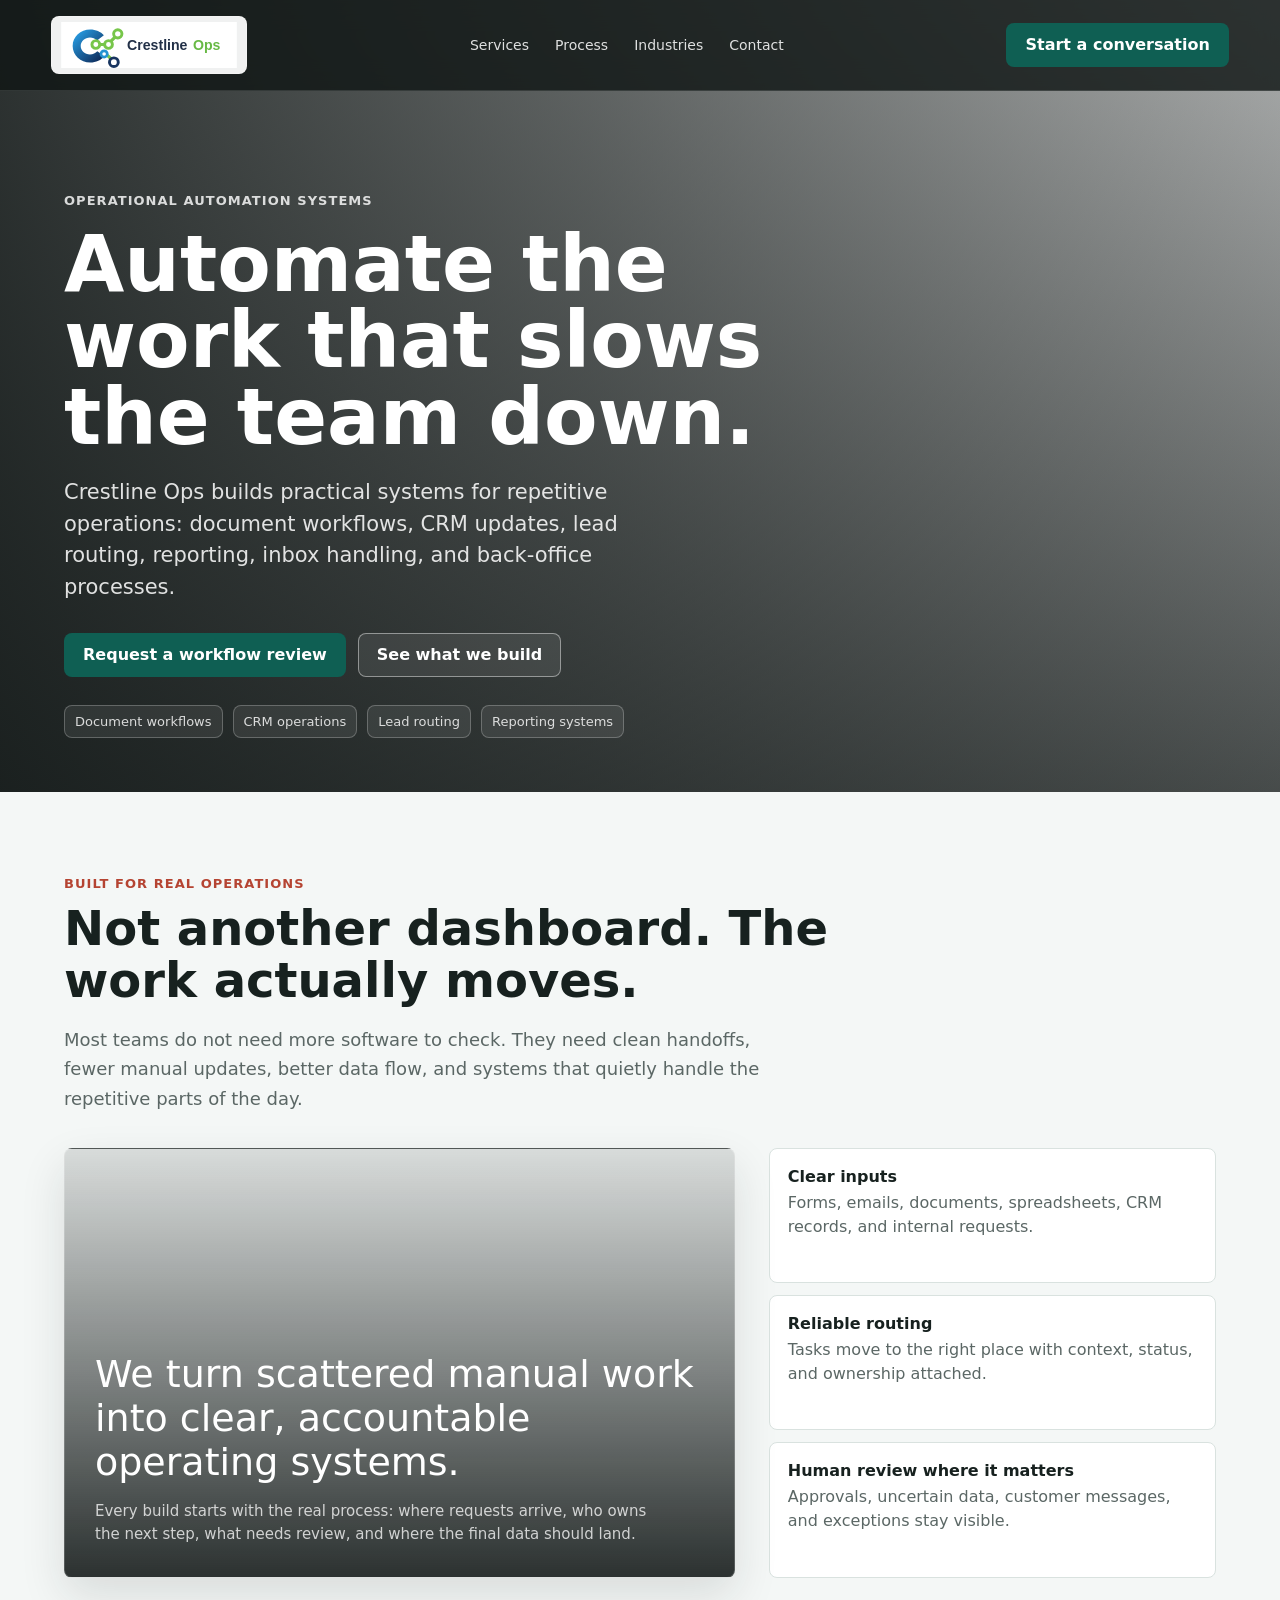
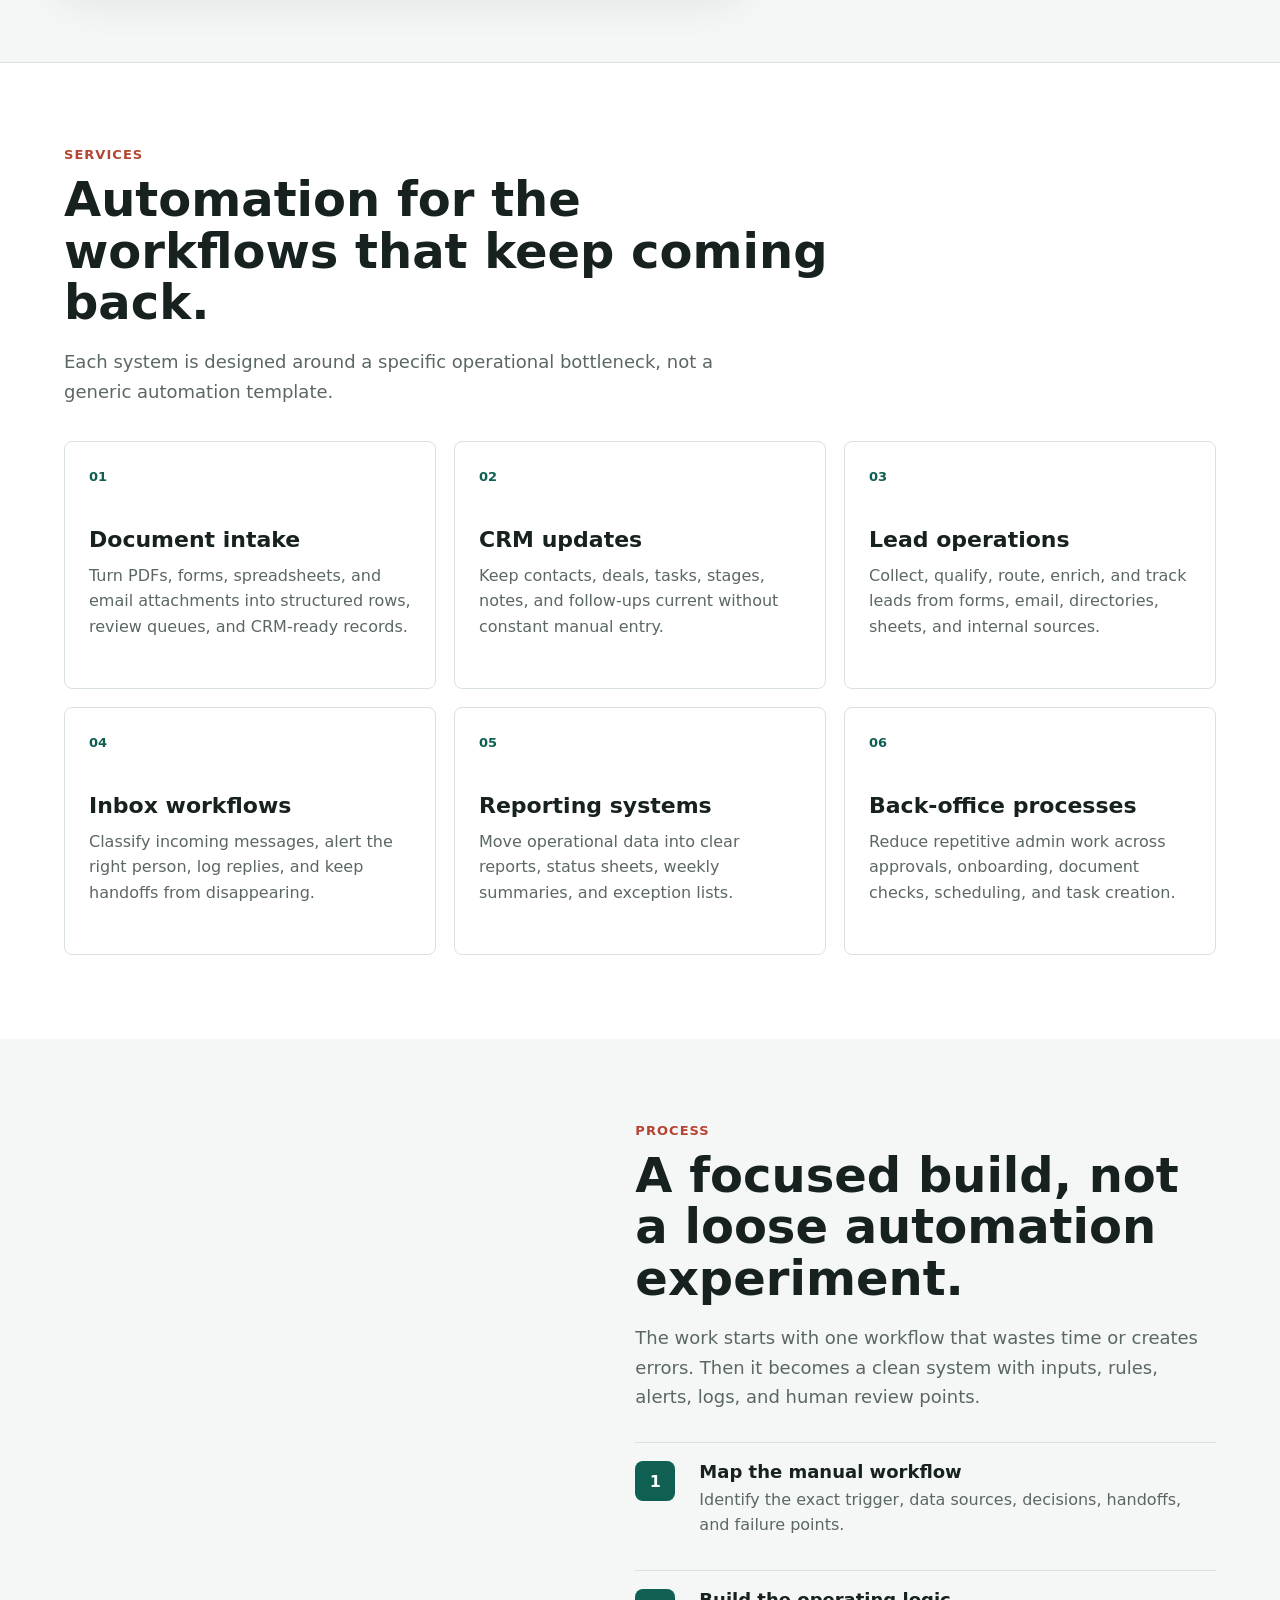
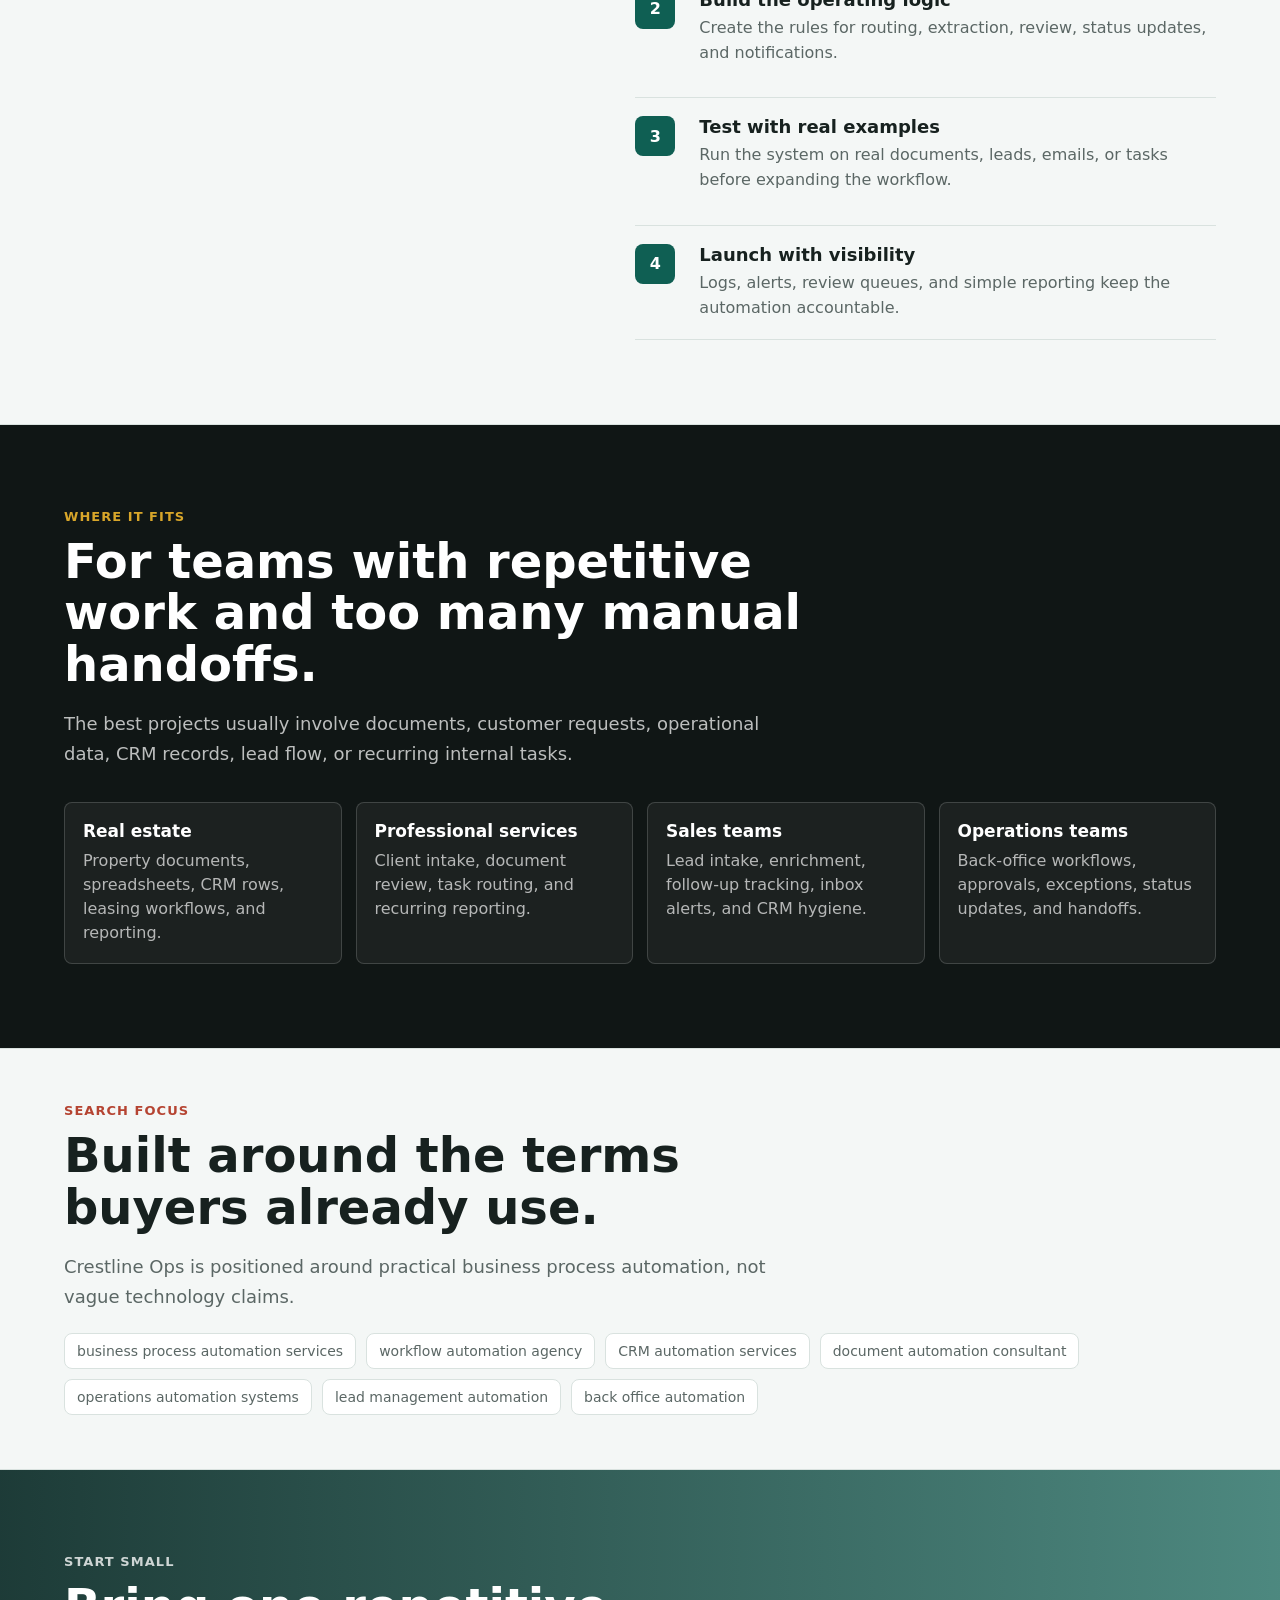
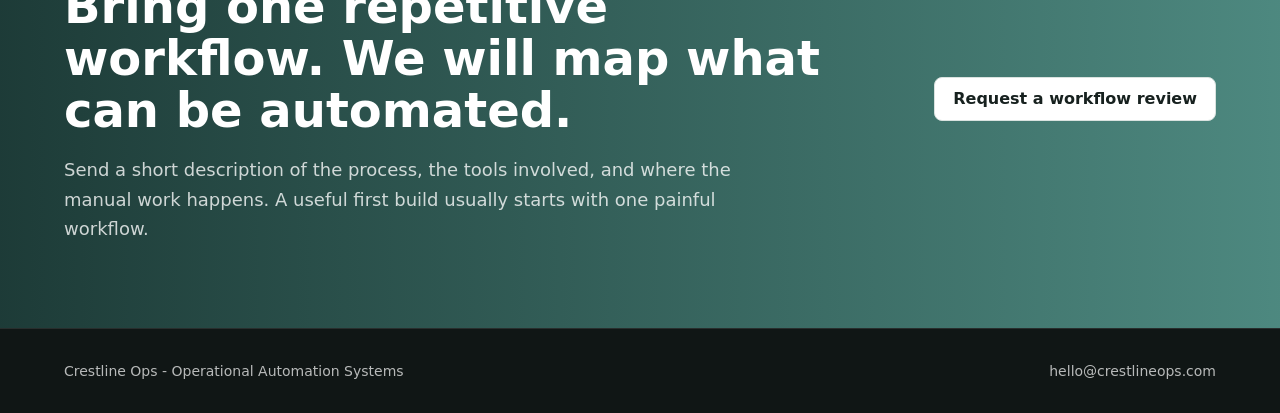
==== index.html @ 4cc7aa1a "Add Crestline Ops landing page" ====
<!doctype html>
<html lang="en">
<head>
  <meta charset="utf-8">
  <meta name="viewport" content="width=device-width, initial-scale=1">
  <title>Crestline Ops | Operational Automation Systems</title>
  <meta name="description" content="Crestline Ops builds practical automation systems for growing teams: document workflows, CRM updates, lead routing, reporting, inbox operations, and back-office processes.">
  <meta name="robots" content="index, follow, max-image-preview:large">
  <link rel="canonical" href="https://crestlineops.com/">
  <link rel="manifest" href="/site.webmanifest">
  <link rel="icon" type="image/svg+xml" href="/assets/favicon.svg">
  <link rel="apple-touch-icon" href="/assets/favicon-512.png">
  <meta name="theme-color" content="#0f2f2b">

  <meta property="og:type" content="website">
  <meta property="og:title" content="Crestline Ops | Operational Automation Systems">
  <meta property="og:description" content="Automation systems for document workflows, CRM operations, reporting, inbox routing, and repetitive back-office work.">
  <meta property="og:url" content="https://crestlineops.com/">
  <meta property="og:image" content="https://crestlineops.com/assets/crestline-ops-logo-wide.svg">
  <meta name="twitter:card" content="summary_large_image">

  <style>
    :root {
      --ink: #17211f;
      --muted: #5b6765;
      --surface: #ffffff;
      --wash: #f4f7f6;
      --line: #d9e2df;
      --green: #0f5f53;
      --green-2: #1f7a68;
      --red: #b54432;
      --gold: #d8a62a;
      --charcoal: #101615;
      --shadow: 0 18px 45px rgba(23, 33, 31, 0.12);
      --max: 1160px;
    }

    * {
      box-sizing: border-box;
    }

    html {
      scroll-behavior: smooth;
    }

    body {
      margin: 0;
      font-family: Inter, ui-sans-serif, system-ui, -apple-system, BlinkMacSystemFont, "Segoe UI", sans-serif;
      color: var(--ink);
      background: var(--surface);
    }

    img {
      display: block;
      max-width: 100%;
    }

    a {
      color: inherit;
      text-decoration: none;
    }

    .nav {
      position: fixed;
      top: 0;
      left: 0;
      right: 0;
      z-index: 30;
      display: flex;
      align-items: center;
      justify-content: space-between;
      gap: 22px;
      padding: 16px clamp(18px, 4vw, 64px);
      color: #fff;
      background: rgba(16, 22, 21, 0.82);
      border-bottom: 1px solid rgba(255,255,255,0.12);
      backdrop-filter: blur(14px);
    }

    .brand {
      display: inline-flex;
      align-items: center;
      padding: 5px 9px;
      border: 1px solid rgba(255,255,255,0.22);
      border-radius: 8px;
      background: rgba(255,255,255,0.94);
    }

    .brand-logo {
      width: 176px;
      height: auto;
      object-fit: contain;
    }

    .nav-links {
      display: flex;
      align-items: center;
      gap: 26px;
      font-size: 14px;
      color: rgba(255,255,255,0.86);
    }

    .nav-links a:hover {
      color: #fff;
    }

    .button {
      display: inline-flex;
      align-items: center;
      justify-content: center;
      min-height: 44px;
      padding: 12px 18px;
      border-radius: 8px;
      border: 1px solid transparent;
      font-weight: 750;
      line-height: 1;
      transition: transform 160ms ease, background 160ms ease, border 160ms ease;
    }

    .button:hover {
      transform: translateY(-1px);
    }

    .button.primary {
      color: #fff;
      background: var(--green);
    }

    .button.primary:hover {
      background: var(--green-2);
    }

    .button.secondary {
      color: #fff;
      border-color: rgba(255,255,255,0.44);
      background: rgba(255,255,255,0.08);
    }

    .button.light {
      color: var(--ink);
      border-color: var(--line);
      background: #fff;
    }

    .hero {
      position: relative;
      display: grid;
      align-items: end;
      min-height: 88vh;
      padding: 112px clamp(18px, 5vw, 72px) 54px;
      color: #fff;
      overflow: hidden;
      background:
        linear-gradient(90deg, rgba(16,22,21,0.84), rgba(16,22,21,0.56) 46%, rgba(16,22,21,0.18)),
        linear-gradient(180deg, rgba(16,22,21,0.20), rgba(16,22,21,0.72)),
        url("https://images.unsplash.com/photo-1556761175-b413da4baf72?auto=format&fit=crop&w=2200&q=82") center/cover;
    }

    .hero-inner {
      width: min(760px, 100%);
    }

    .eyebrow {
      margin: 0 0 18px;
      color: rgba(255,255,255,0.82);
      font-size: 13px;
      font-weight: 750;
      letter-spacing: 0.08em;
      text-transform: uppercase;
    }

    h1 {
      max-width: 760px;
      margin: 0;
      font-size: clamp(44px, 7vw, 78px);
      line-height: 0.98;
      letter-spacing: 0;
    }

    .hero-copy {
      max-width: 640px;
      margin: 22px 0 0;
      color: rgba(255,255,255,0.86);
      font-size: clamp(17px, 2vw, 21px);
      line-height: 1.5;
    }

    .hero-actions {
      display: flex;
      flex-wrap: wrap;
      gap: 12px;
      margin-top: 30px;
    }

    .hero-proof {
      display: flex;
      flex-wrap: wrap;
      gap: 10px;
      margin-top: 28px;
      color: rgba(255,255,255,0.82);
      font-size: 13px;
    }

    .hero-proof span {
      padding: 8px 10px;
      border: 1px solid rgba(255,255,255,0.24);
      border-radius: 8px;
      background: rgba(255,255,255,0.08);
    }

    section {
      padding: 84px clamp(18px, 5vw, 72px);
    }

    .section-inner {
      max-width: var(--max);
      margin: 0 auto;
    }

    .section-kicker {
      margin: 0 0 12px;
      color: var(--red);
      font-size: 13px;
      font-weight: 800;
      letter-spacing: 0.08em;
      text-transform: uppercase;
    }

    h2 {
      max-width: 780px;
      margin: 0;
      font-size: clamp(31px, 4vw, 48px);
      line-height: 1.08;
      letter-spacing: 0;
    }

    .section-lead {
      max-width: 720px;
      margin: 18px 0 0;
      color: var(--muted);
      font-size: 18px;
      line-height: 1.65;
    }

    .intro {
      background: var(--wash);
      border-bottom: 1px solid var(--line);
    }

    .intro-grid {
      display: grid;
      grid-template-columns: 1.2fr 0.8fr;
      gap: 34px;
      align-items: stretch;
      margin-top: 34px;
    }

    .statement {
      position: relative;
      display: grid;
      align-content: end;
      min-height: 430px;
      padding: 30px;
      border: 1px solid rgba(255,255,255,0.18);
      border-radius: 8px;
      color: #fff;
      background:
        linear-gradient(180deg, rgba(16,22,21,0.12), rgba(16,22,21,0.88)),
        url("https://images.unsplash.com/photo-1517048676732-d65bc937f952?auto=format&fit=crop&w=1200&q=82") center/cover;
      box-shadow: var(--shadow);
      overflow: hidden;
    }

    .statement p {
      margin: 0;
      max-width: 620px;
      font-size: clamp(24px, 3vw, 38px);
      line-height: 1.16;
      letter-spacing: 0;
    }

    .statement small {
      display: block;
      max-width: 560px;
      margin-top: 16px;
      color: rgba(255,255,255,0.76);
      font-size: 15px;
      line-height: 1.55;
    }

    .mini-list {
      display: grid;
      gap: 12px;
    }

    .mini-list div {
      padding: 18px;
      border: 1px solid var(--line);
      border-radius: 8px;
      background: #fff;
    }

    .mini-list strong {
      display: block;
      margin-bottom: 5px;
    }

    .mini-list span {
      color: var(--muted);
      line-height: 1.5;
    }

    .services-grid {
      display: grid;
      grid-template-columns: repeat(3, 1fr);
      gap: 18px;
      margin-top: 34px;
    }

    .service {
      min-height: 248px;
      padding: 24px;
      border: 1px solid var(--line);
      border-radius: 8px;
      background: #fff;
    }

    .service-number {
      color: var(--green);
      font-size: 13px;
      font-weight: 850;
    }

    .service h3 {
      margin: 42px 0 10px;
      font-size: 22px;
      line-height: 1.18;
    }

    .service p {
      margin: 0;
      color: var(--muted);
      line-height: 1.6;
    }

    .split {
      display: grid;
      grid-template-columns: 0.95fr 1.05fr;
      gap: 46px;
      align-items: center;
    }

    .photo {
      min-height: 560px;
      border-radius: 8px;
      background: url("https://images.unsplash.com/photo-1551836022-d5d88e9218df?auto=format&fit=crop&w=1200&q=82") center/cover;
    }

    .process {
      display: grid;
      gap: 14px;
      margin-top: 30px;
    }

    .process-step {
      display: grid;
      grid-template-columns: 48px 1fr;
      gap: 16px;
      align-items: start;
      padding: 18px 0;
      border-top: 1px solid var(--line);
    }

    .process-step:last-child {
      border-bottom: 1px solid var(--line);
    }

    .process-step b {
      display: grid;
      place-items: center;
      width: 40px;
      height: 40px;
      color: #fff;
      border-radius: 8px;
      background: var(--green);
    }

    .process-step h3 {
      margin: 0 0 6px;
      font-size: 18px;
    }

    .process-step p {
      margin: 0;
      color: var(--muted);
      line-height: 1.55;
    }

    .industries {
      color: #fff;
      background: var(--charcoal);
    }

    .industries .section-kicker {
      color: var(--gold);
    }

    .industries .section-lead {
      color: rgba(255,255,255,0.72);
    }

    .industry-grid {
      display: grid;
      grid-template-columns: repeat(4, 1fr);
      gap: 14px;
      margin-top: 34px;
    }

    .industry {
      min-height: 150px;
      padding: 18px;
      border: 1px solid rgba(255,255,255,0.16);
      border-radius: 8px;
      background: rgba(255,255,255,0.05);
    }

    .industry strong {
      display: block;
      margin-bottom: 8px;
      font-size: 17px;
    }

    .industry span {
      color: rgba(255,255,255,0.68);
      line-height: 1.5;
    }

    .seo-band {
      padding-top: 54px;
      padding-bottom: 54px;
      background: var(--wash);
      border-top: 1px solid var(--line);
      border-bottom: 1px solid var(--line);
    }

    .keyword-row {
      display: flex;
      flex-wrap: wrap;
      gap: 10px;
      margin-top: 22px;
    }

    .keyword-row span {
      padding: 9px 12px;
      border: 1px solid var(--line);
      border-radius: 8px;
      color: var(--muted);
      background: #fff;
      font-size: 14px;
    }

    .cta {
      color: #fff;
      background:
        linear-gradient(90deg, rgba(15,47,43,0.94), rgba(15,95,83,0.74)),
        url("https://images.unsplash.com/photo-1497366754035-f200968a6e72?auto=format&fit=crop&w=1800&q=82") center/cover;
    }

    .cta-box {
      display: grid;
      grid-template-columns: 1fr auto;
      gap: 28px;
      align-items: center;
    }

    .cta h2 {
      color: #fff;
    }

    .cta p {
      max-width: 690px;
      color: rgba(255,255,255,0.78);
    }

    .footer {
      padding: 34px clamp(18px, 5vw, 72px);
      color: rgba(255,255,255,0.7);
      background: var(--charcoal);
      border-top: 1px solid rgba(255,255,255,0.1);
    }

    .footer-inner {
      max-width: var(--max);
      margin: 0 auto;
      display: flex;
      justify-content: space-between;
      gap: 24px;
      flex-wrap: wrap;
      font-size: 14px;
    }

    @media (max-width: 900px) {
      .nav-links {
        display: none;
      }

      .intro-grid,
      .split,
      .cta-box {
        grid-template-columns: 1fr;
      }

      .services-grid,
      .industry-grid {
        grid-template-columns: 1fr 1fr;
      }

      .photo {
        min-height: 360px;
      }
    }

    @media (max-width: 620px) {
      .nav {
        padding: 13px 16px;
      }

      .brand {
        padding: 5px 7px;
      }

      .brand-logo {
        width: 144px;
      }

      .hero {
        min-height: 87vh;
        padding: 94px 18px 34px;
      }

      .hero-actions,
      .button {
        width: 100%;
      }

      .services-grid,
      .industry-grid {
        grid-template-columns: 1fr;
      }

      section {
        padding: 62px 18px;
      }

      .statement,
      .service {
        padding: 20px;
      }
    }
  </style>

  <script type="application/ld+json">
  {
    "@context": "https://schema.org",
    "@type": "ProfessionalService",
    "name": "Crestline Ops",
    "url": "https://crestlineops.com/",
    "description": "Operational automation systems for growing teams, including document workflows, CRM automation, reporting, inbox operations, and back-office processes.",
    "email": "hello@crestlineops.com",
    "areaServed": "Worldwide",
    "serviceType": [
      "Business process automation",
      "Workflow automation",
      "CRM automation",
      "Document automation",
      "Operations automation"
    ]
  }
  </script>

  <script type="application/ld+json">
  {
    "@context": "https://schema.org",
    "@type": "FAQPage",
    "mainEntity": [
      {
        "@type": "Question",
        "name": "What does Crestline Ops automate?",
        "acceptedAnswer": {
          "@type": "Answer",
          "text": "Crestline Ops builds automation systems for repetitive operational work such as document intake, CRM updates, lead routing, reporting, inbox workflows, and back-office processes."
        }
      },
      {
        "@type": "Question",
        "name": "Can automation connect to existing tools?",
        "acceptedAnswer": {
          "@type": "Answer",
          "text": "Yes. Systems can be designed around tools teams already use, including Google Sheets, Gmail, CRMs, forms, databases, and internal workflows."
        }
      },
      {
        "@type": "Question",
        "name": "Is every project fully automated?",
        "acceptedAnswer": {
          "@type": "Answer",
          "text": "No. The goal is practical automation with human review where needed, especially for uncertain data, customer communication, approvals, and sensitive operational decisions."
        }
      }
    ]
  }
  </script>
</head>
<body>
  <header class="nav" aria-label="Primary navigation">
    <a class="brand" href="#top" aria-label="Crestline Ops home">
      <img class="brand-logo" src="/assets/crestline-ops-logo-wide.svg" alt="Crestline Ops">
    </a>
    <nav class="nav-links" aria-label="Site links">
      <a href="#services">Services</a>
      <a href="#process">Process</a>
      <a href="#industries">Industries</a>
      <a href="#contact">Contact</a>
    </nav>
    <a class="button primary" href="mailto:hello@crestlineops.com?subject=Automation%20system%20inquiry">Start a conversation</a>
  </header>

  <main id="top">
    <section class="hero">
      <div class="hero-inner">
        <p class="eyebrow">Operational Automation Systems</p>
        <h1>Automate the work that slows the team down.</h1>
        <p class="hero-copy">
          Crestline Ops builds practical systems for repetitive operations: document workflows, CRM updates, lead routing, reporting, inbox handling, and back-office processes.
        </p>
        <div class="hero-actions">
          <a class="button primary" href="mailto:hello@crestlineops.com?subject=Automation%20system%20inquiry">Request a workflow review</a>
          <a class="button secondary" href="#services">See what we build</a>
        </div>
        <div class="hero-proof" aria-label="Core service areas">
          <span>Document workflows</span>
          <span>CRM operations</span>
          <span>Lead routing</span>
          <span>Reporting systems</span>
        </div>
      </div>
    </section>

    <section class="intro">
      <div class="section-inner">
        <p class="section-kicker">Built for real operations</p>
        <h2>Not another dashboard. The work actually moves.</h2>
        <p class="section-lead">
          Most teams do not need more software to check. They need clean handoffs, fewer manual updates, better data flow, and systems that quietly handle the repetitive parts of the day.
        </p>
        <div class="intro-grid">
          <div class="statement">
            <p>We turn scattered manual work into clear, accountable operating systems.</p>
            <small>Every build starts with the real process: where requests arrive, who owns the next step, what needs review, and where the final data should land.</small>
          </div>
          <div class="mini-list">
            <div>
              <strong>Clear inputs</strong>
              <span>Forms, emails, documents, spreadsheets, CRM records, and internal requests.</span>
            </div>
            <div>
              <strong>Reliable routing</strong>
              <span>Tasks move to the right place with context, status, and ownership attached.</span>
            </div>
            <div>
              <strong>Human review where it matters</strong>
              <span>Approvals, uncertain data, customer messages, and exceptions stay visible.</span>
            </div>
          </div>
        </div>
      </div>
    </section>

    <section id="services">
      <div class="section-inner">
        <p class="section-kicker">Services</p>
        <h2>Automation for the workflows that keep coming back.</h2>
        <p class="section-lead">
          Each system is designed around a specific operational bottleneck, not a generic automation template.
        </p>
        <div class="services-grid">
          <article class="service">
            <span class="service-number">01</span>
            <h3>Document intake</h3>
            <p>Turn PDFs, forms, spreadsheets, and email attachments into structured rows, review queues, and CRM-ready records.</p>
          </article>
          <article class="service">
            <span class="service-number">02</span>
            <h3>CRM updates</h3>
            <p>Keep contacts, deals, tasks, stages, notes, and follow-ups current without constant manual entry.</p>
          </article>
          <article class="service">
            <span class="service-number">03</span>
            <h3>Lead operations</h3>
            <p>Collect, qualify, route, enrich, and track leads from forms, email, directories, sheets, and internal sources.</p>
          </article>
          <article class="service">
            <span class="service-number">04</span>
            <h3>Inbox workflows</h3>
            <p>Classify incoming messages, alert the right person, log replies, and keep handoffs from disappearing.</p>
          </article>
          <article class="service">
            <span class="service-number">05</span>
            <h3>Reporting systems</h3>
            <p>Move operational data into clear reports, status sheets, weekly summaries, and exception lists.</p>
          </article>
          <article class="service">
            <span class="service-number">06</span>
            <h3>Back-office processes</h3>
            <p>Reduce repetitive admin work across approvals, onboarding, document checks, scheduling, and task creation.</p>
          </article>
        </div>
      </div>
    </section>

    <section id="process" class="intro">
      <div class="section-inner split">
        <div class="photo" role="img" aria-label="Team reviewing an operations workflow"></div>
        <div>
          <p class="section-kicker">Process</p>
          <h2>A focused build, not a loose automation experiment.</h2>
          <p class="section-lead">
            The work starts with one workflow that wastes time or creates errors. Then it becomes a clean system with inputs, rules, alerts, logs, and human review points.
          </p>
          <div class="process">
            <div class="process-step">
              <b>1</b>
              <div>
                <h3>Map the manual workflow</h3>
                <p>Identify the exact trigger, data sources, decisions, handoffs, and failure points.</p>
              </div>
            </div>
            <div class="process-step">
              <b>2</b>
              <div>
                <h3>Build the operating logic</h3>
                <p>Create the rules for routing, extraction, review, status updates, and notifications.</p>
              </div>
            </div>
            <div class="process-step">
              <b>3</b>
              <div>
                <h3>Test with real examples</h3>
                <p>Run the system on real documents, leads, emails, or tasks before expanding the workflow.</p>
              </div>
            </div>
            <div class="process-step">
              <b>4</b>
              <div>
                <h3>Launch with visibility</h3>
                <p>Logs, alerts, review queues, and simple reporting keep the automation accountable.</p>
              </div>
            </div>
          </div>
        </div>
      </div>
    </section>

    <section id="industries" class="industries">
      <div class="section-inner">
        <p class="section-kicker">Where it fits</p>
        <h2>For teams with repetitive work and too many manual handoffs.</h2>
        <p class="section-lead">
          The best projects usually involve documents, customer requests, operational data, CRM records, lead flow, or recurring internal tasks.
        </p>
        <div class="industry-grid">
          <div class="industry">
            <strong>Real estate</strong>
            <span>Property documents, spreadsheets, CRM rows, leasing workflows, and reporting.</span>
          </div>
          <div class="industry">
            <strong>Professional services</strong>
            <span>Client intake, document review, task routing, and recurring reporting.</span>
          </div>
          <div class="industry">
            <strong>Sales teams</strong>
            <span>Lead intake, enrichment, follow-up tracking, inbox alerts, and CRM hygiene.</span>
          </div>
          <div class="industry">
            <strong>Operations teams</strong>
            <span>Back-office workflows, approvals, exceptions, status updates, and handoffs.</span>
          </div>
        </div>
      </div>
    </section>

    <section class="seo-band">
      <div class="section-inner">
        <p class="section-kicker">Search focus</p>
        <h2>Built around the terms buyers already use.</h2>
        <p class="section-lead">
          Crestline Ops is positioned around practical business process automation, not vague technology claims.
        </p>
        <div class="keyword-row" aria-label="Service keywords">
          <span>business process automation services</span>
          <span>workflow automation agency</span>
          <span>CRM automation services</span>
          <span>document automation consultant</span>
          <span>operations automation systems</span>
          <span>lead management automation</span>
          <span>back office automation</span>
        </div>
      </div>
    </section>

    <section id="contact" class="cta">
      <div class="section-inner cta-box">
        <div>
          <p class="section-kicker">Start small</p>
          <h2>Bring one repetitive workflow. We will map what can be automated.</h2>
          <p class="section-lead">
            Send a short description of the process, the tools involved, and where the manual work happens. A useful first build usually starts with one painful workflow.
          </p>
        </div>
        <a class="button light" href="mailto:hello@crestlineops.com?subject=Workflow%20review%20request&body=Hi%20Crestline%20Ops%2C%0A%0AI%20want%20to%20review%20a%20workflow%20that%20may%20be%20worth%20automating.%0A%0AWorkflow%3A%0ATools%20involved%3A%0AMain%20manual%20steps%3A%0A%0AThanks%2C">Request a workflow review</a>
      </div>
    </section>
  </main>

  <footer class="footer">
    <div class="footer-inner">
      <span>Crestline Ops - Operational Automation Systems</span>
      <a href="mailto:hello@crestlineops.com">hello@crestlineops.com</a>
    </div>
  </footer>
</body>
</html>
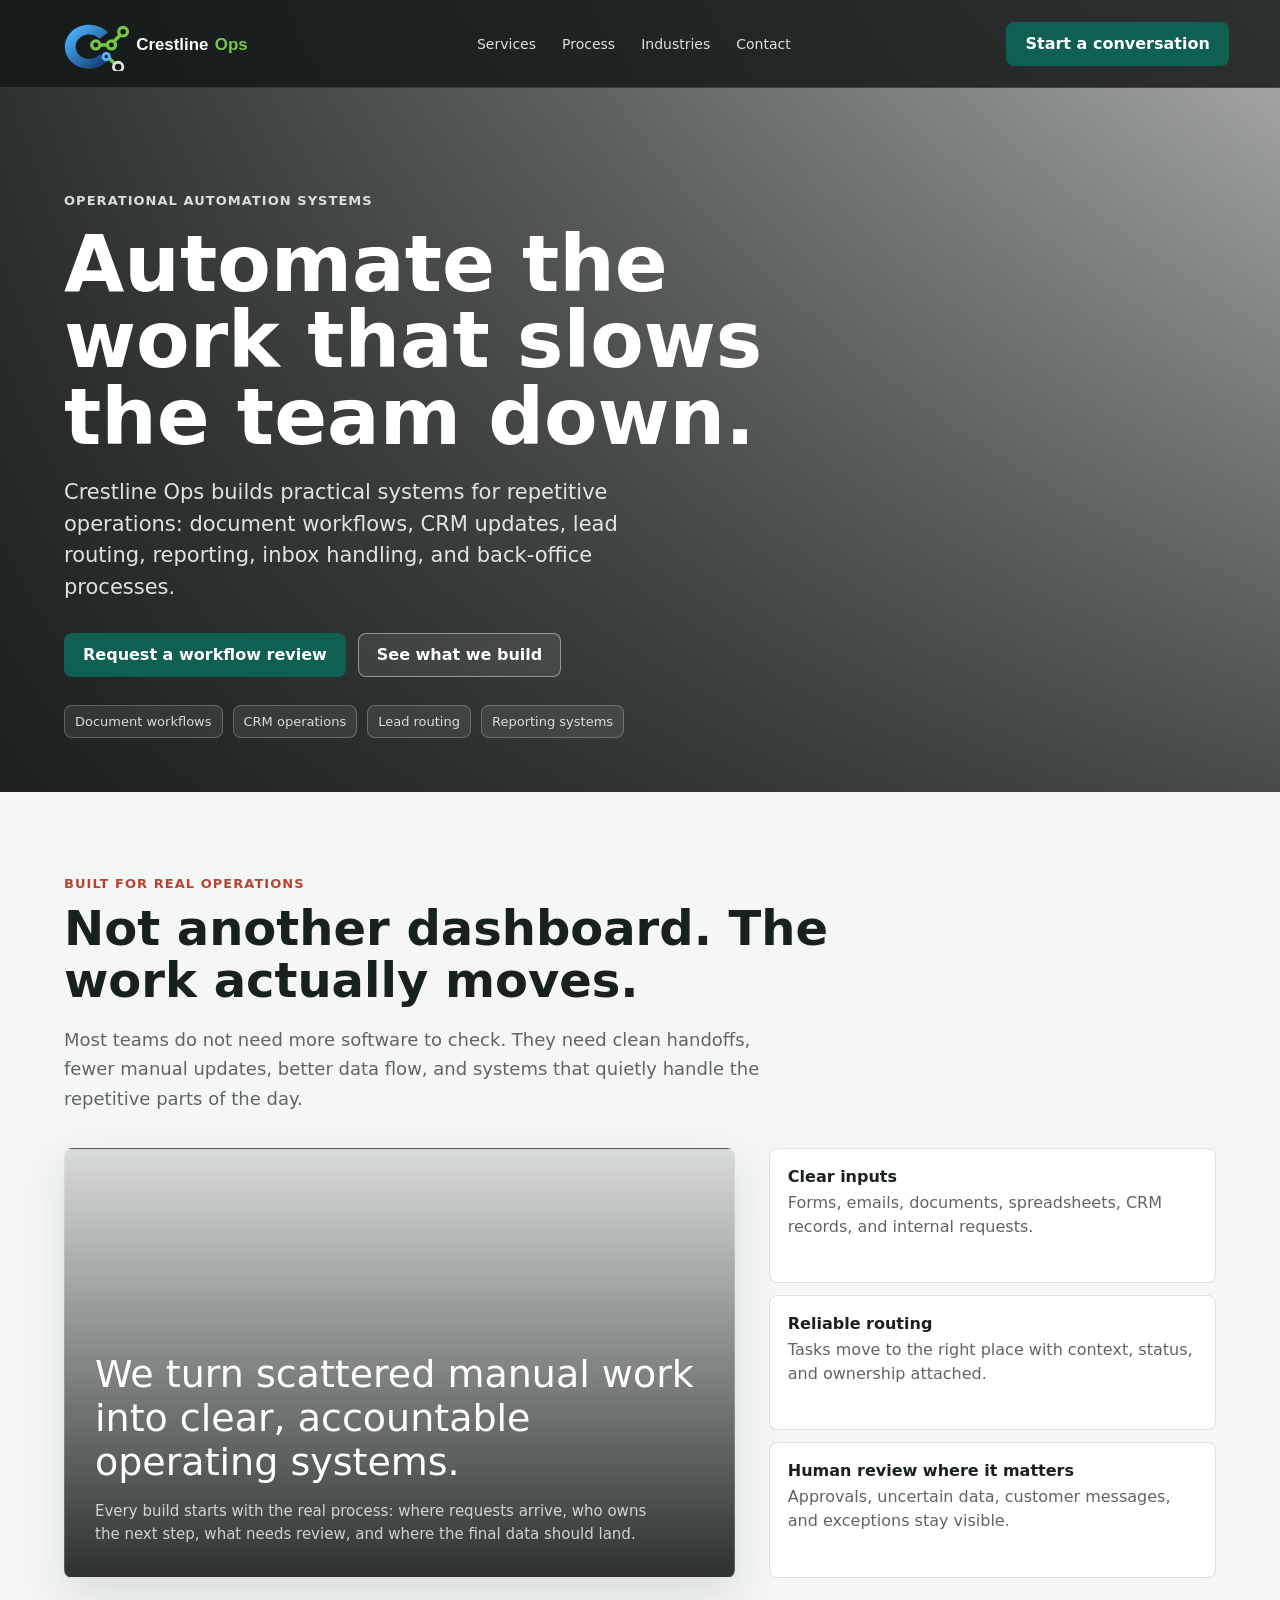
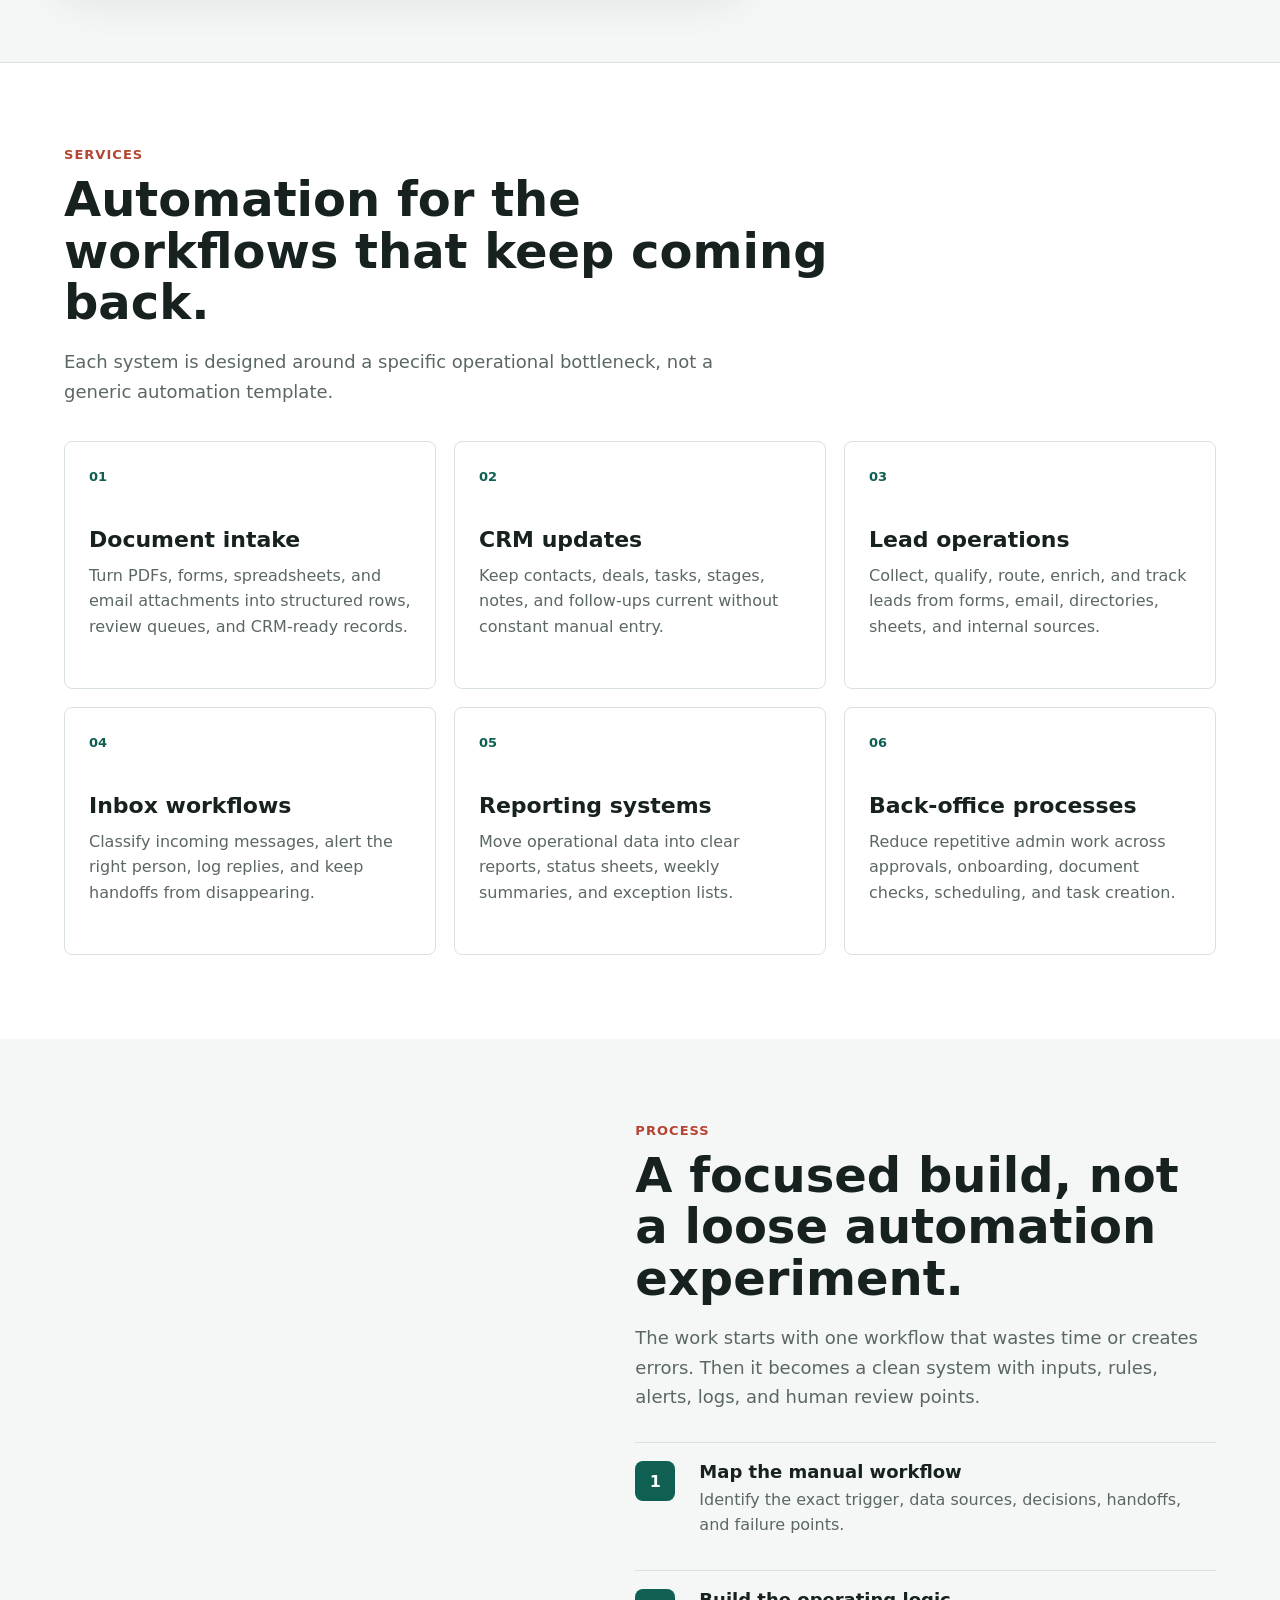
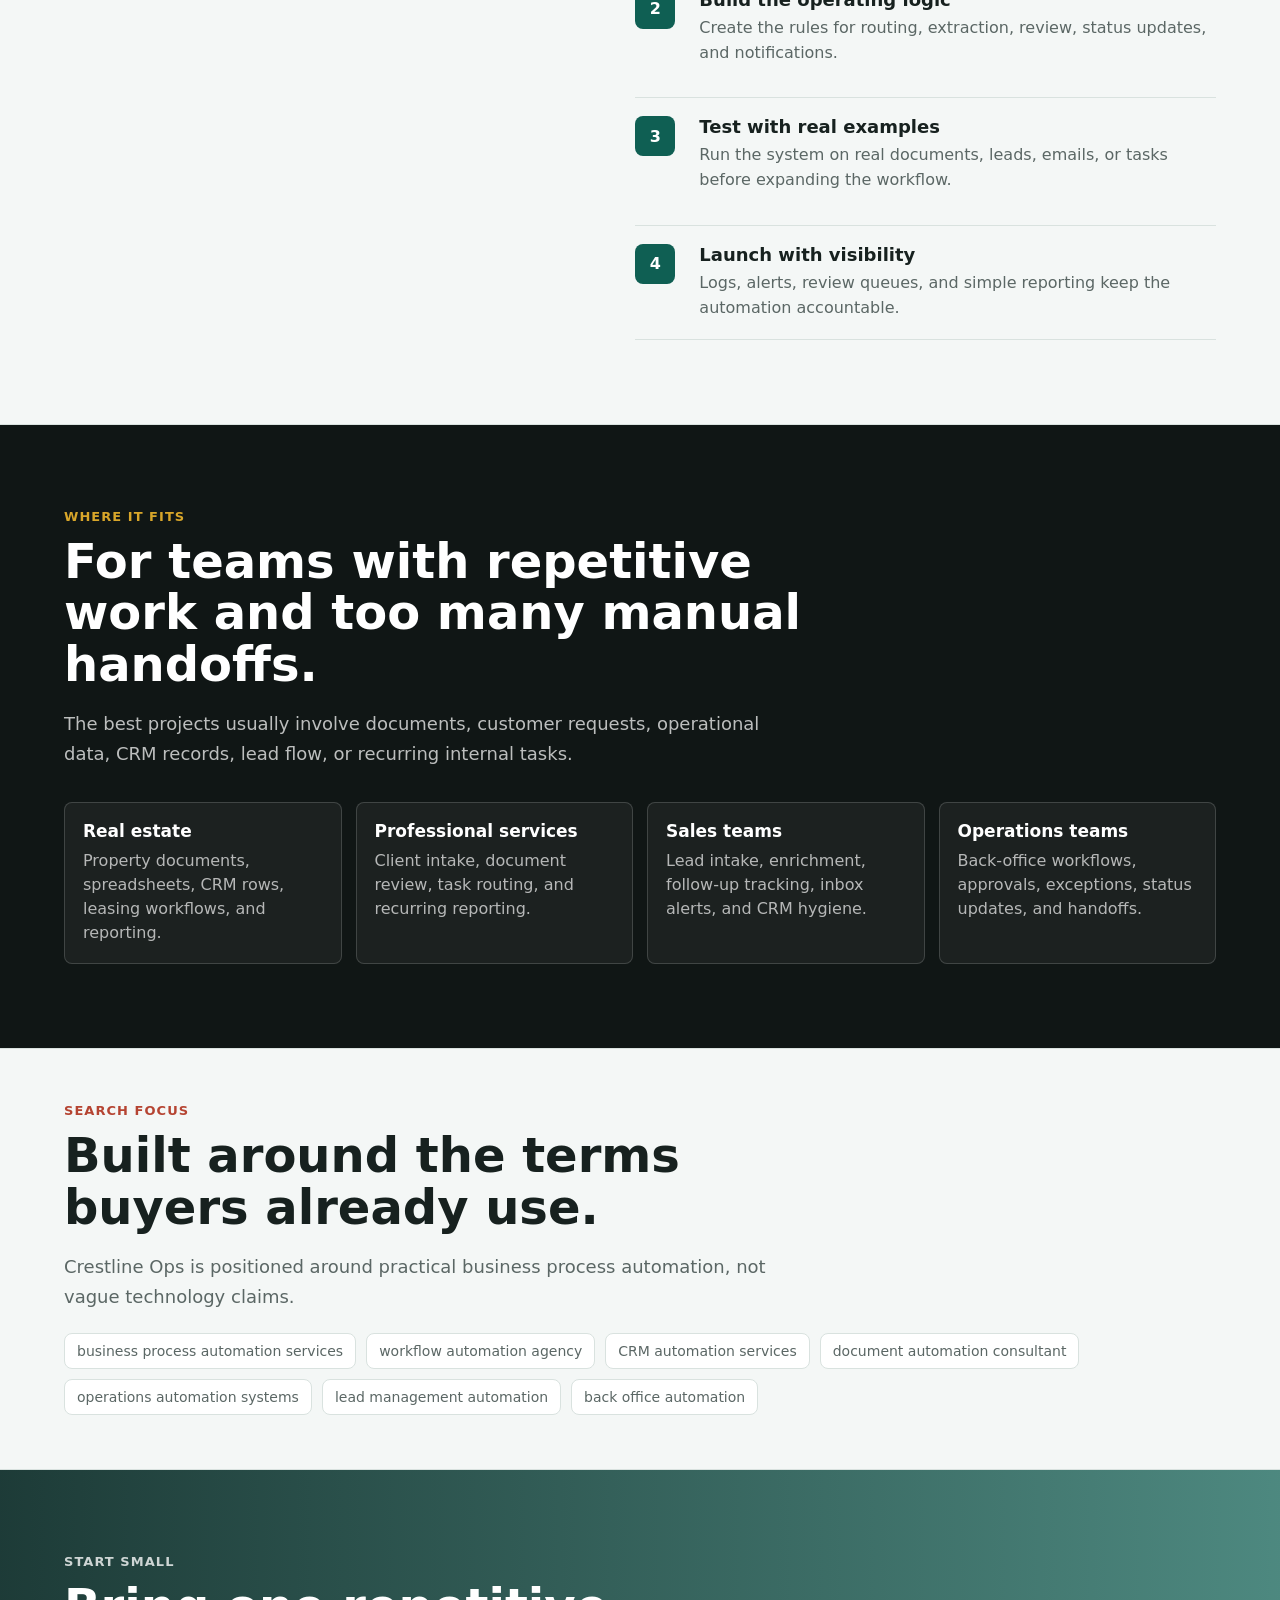
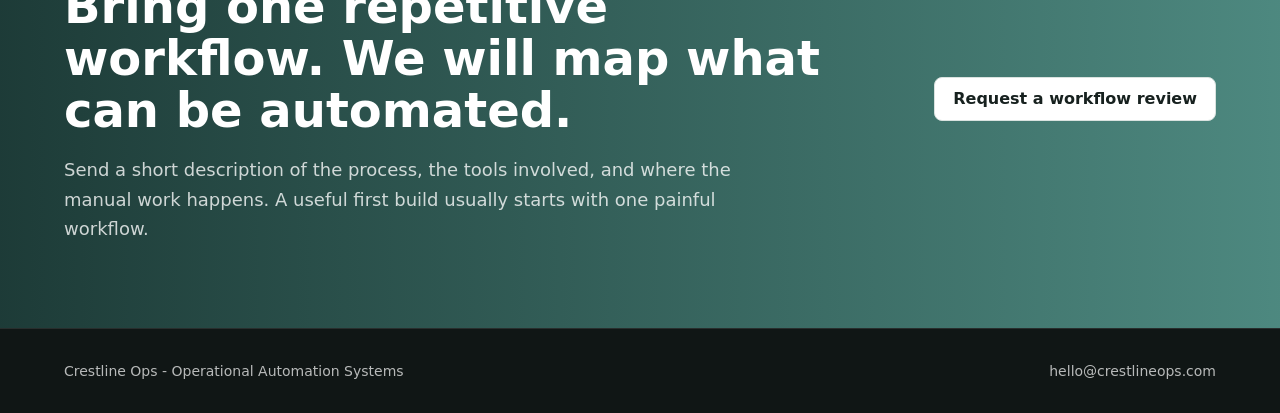
==== commit 7b998e13: "Blend logo into navbar" ====
--- a/index.html
+++ b/index.html
@@ -9,7 +9,6 @@
   <link rel="canonical" href="https://crestlineops.com/">
   <link rel="manifest" href="/site.webmanifest">
   <link rel="icon" type="image/svg+xml" href="/assets/favicon.svg">
-  <link rel="apple-touch-icon" href="/assets/favicon-512.png">
   <meta name="theme-color" content="#0f2f2b">
 
   <meta property="og:type" content="website">
@@ -80,14 +79,14 @@
     .brand {
       display: inline-flex;
       align-items: center;
-      padding: 5px 9px;
-      border: 1px solid rgba(255,255,255,0.22);
-      border-radius: 8px;
-      background: rgba(255,255,255,0.94);
+      padding: 0;
+      border: 0;
+      border-radius: 0;
+      background: transparent;
     }
 
     .brand-logo {
-      width: 176px;
+      width: 210px;
       height: auto;
       object-fit: contain;
     }
@@ -526,11 +525,11 @@
       }
 
       .brand {
-        padding: 5px 7px;
+        padding: 0;
       }
 
       .brand-logo {
-        width: 144px;
+        width: 168px;
       }
 
       .hero {
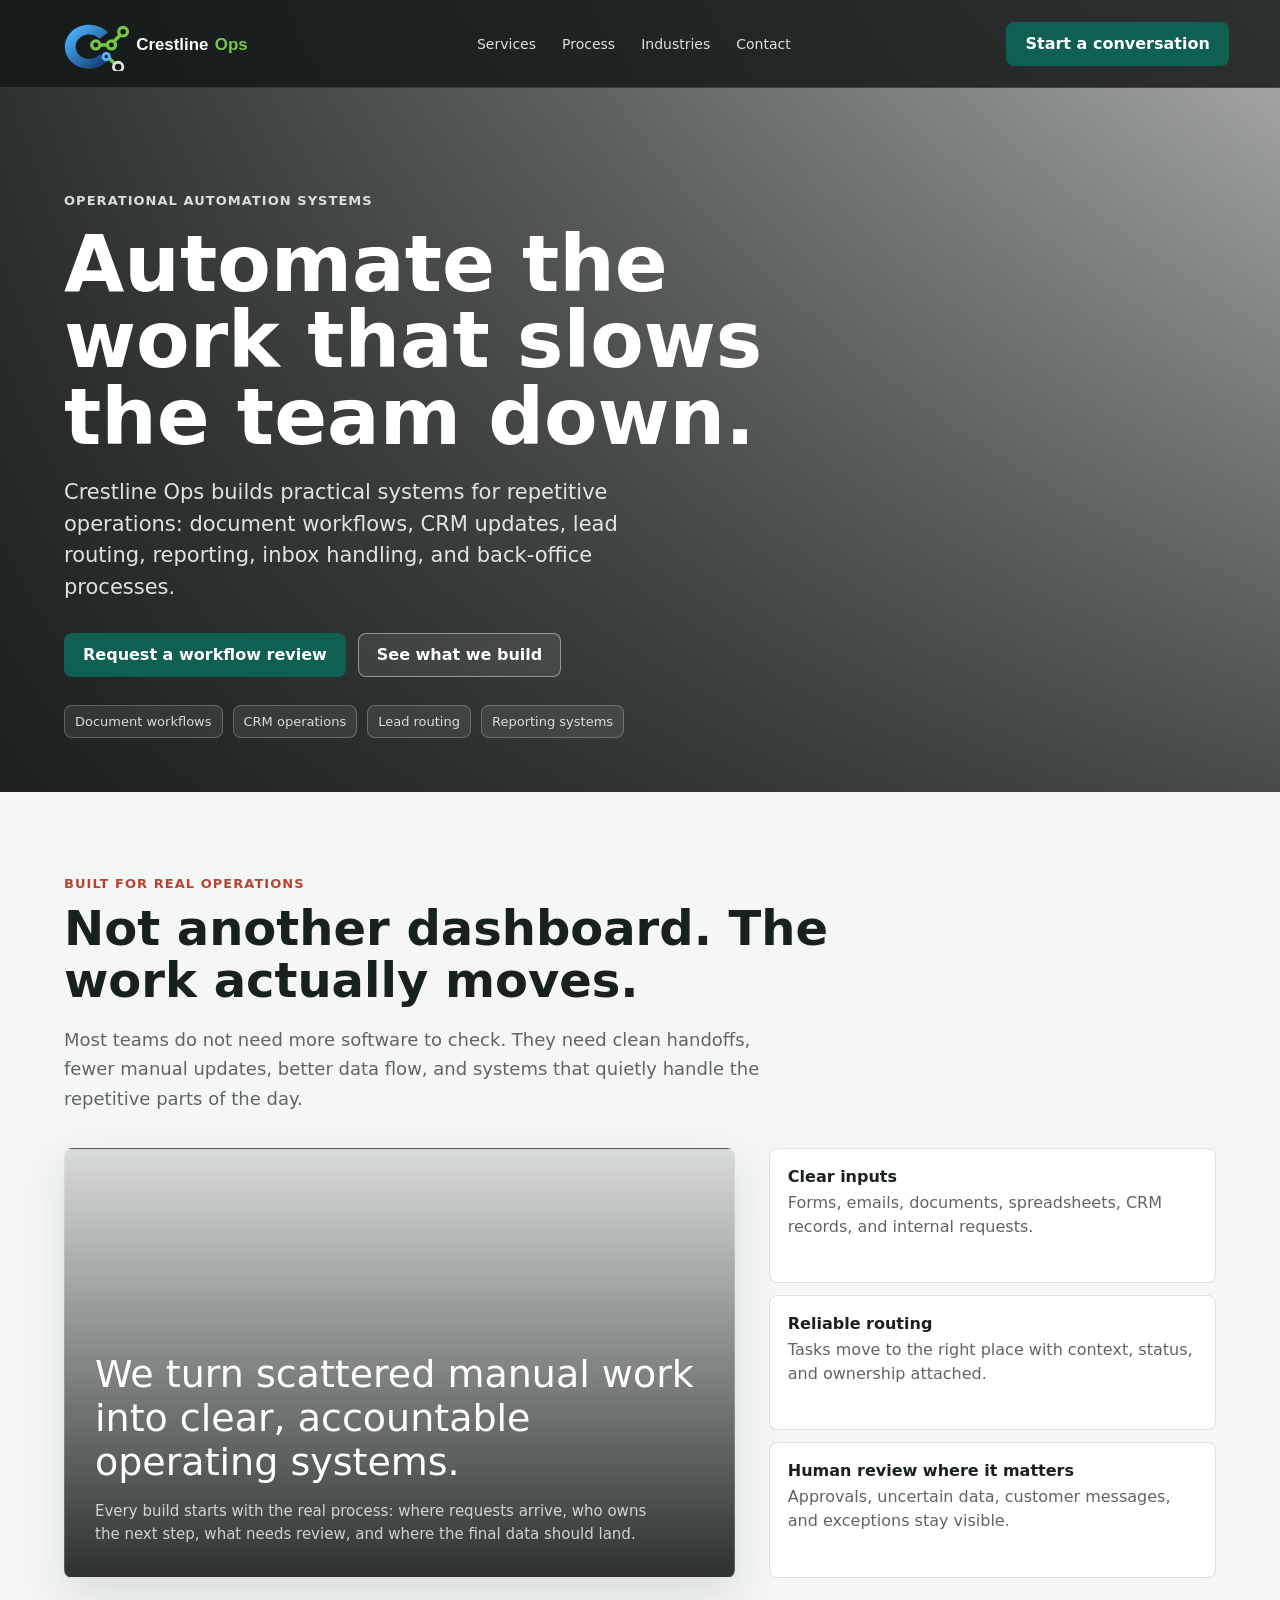
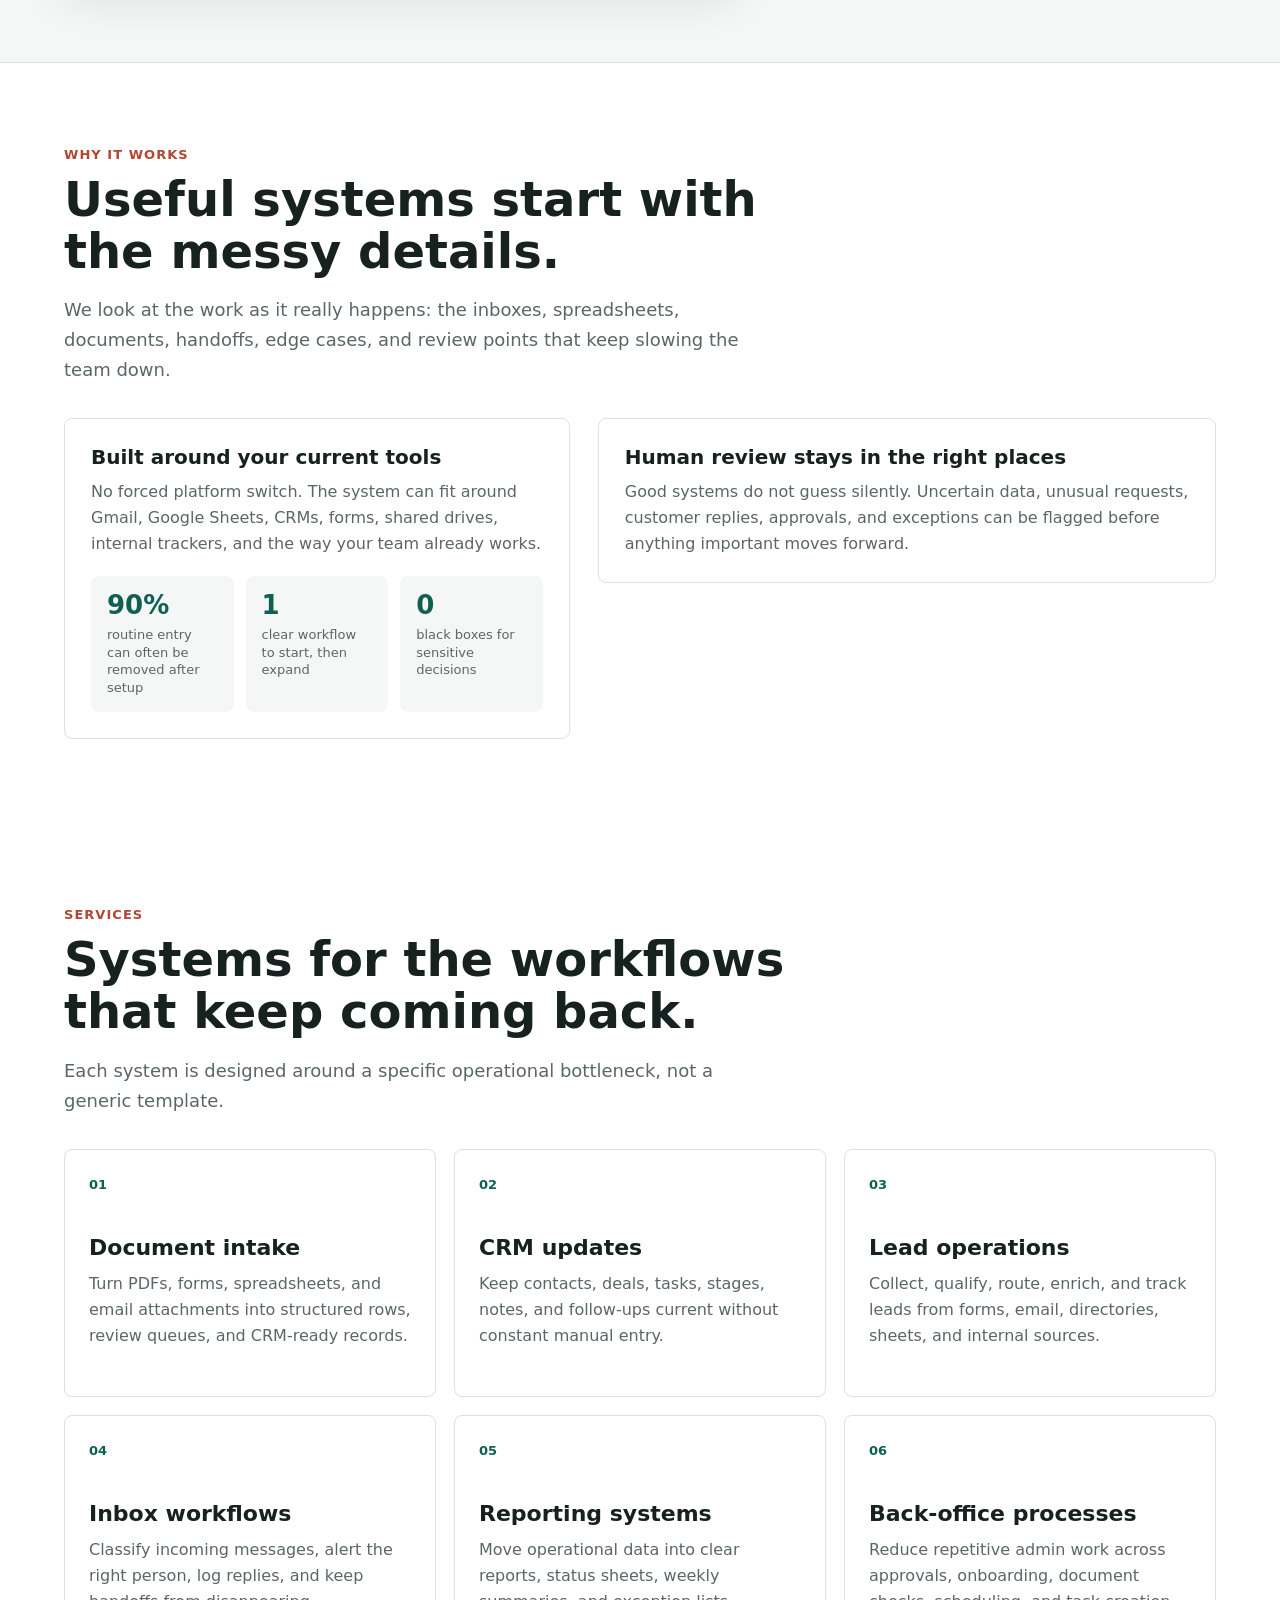
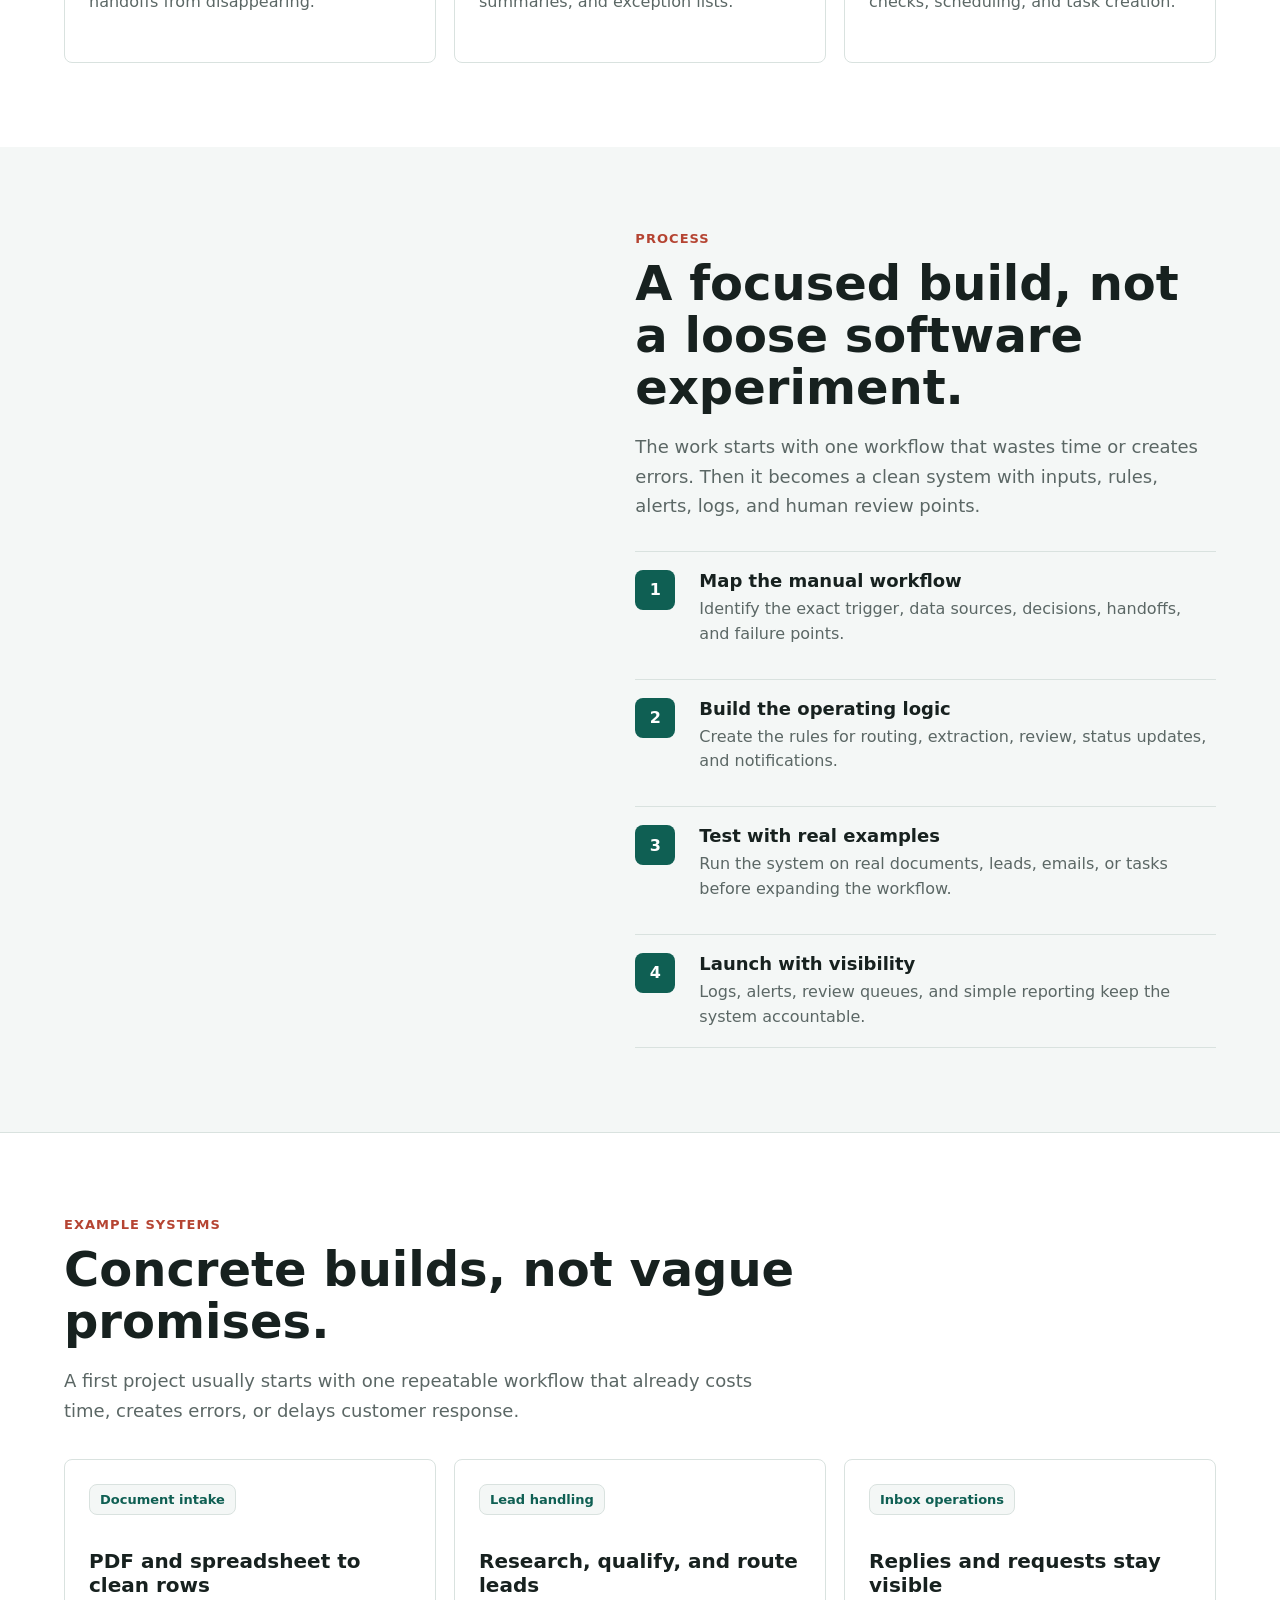
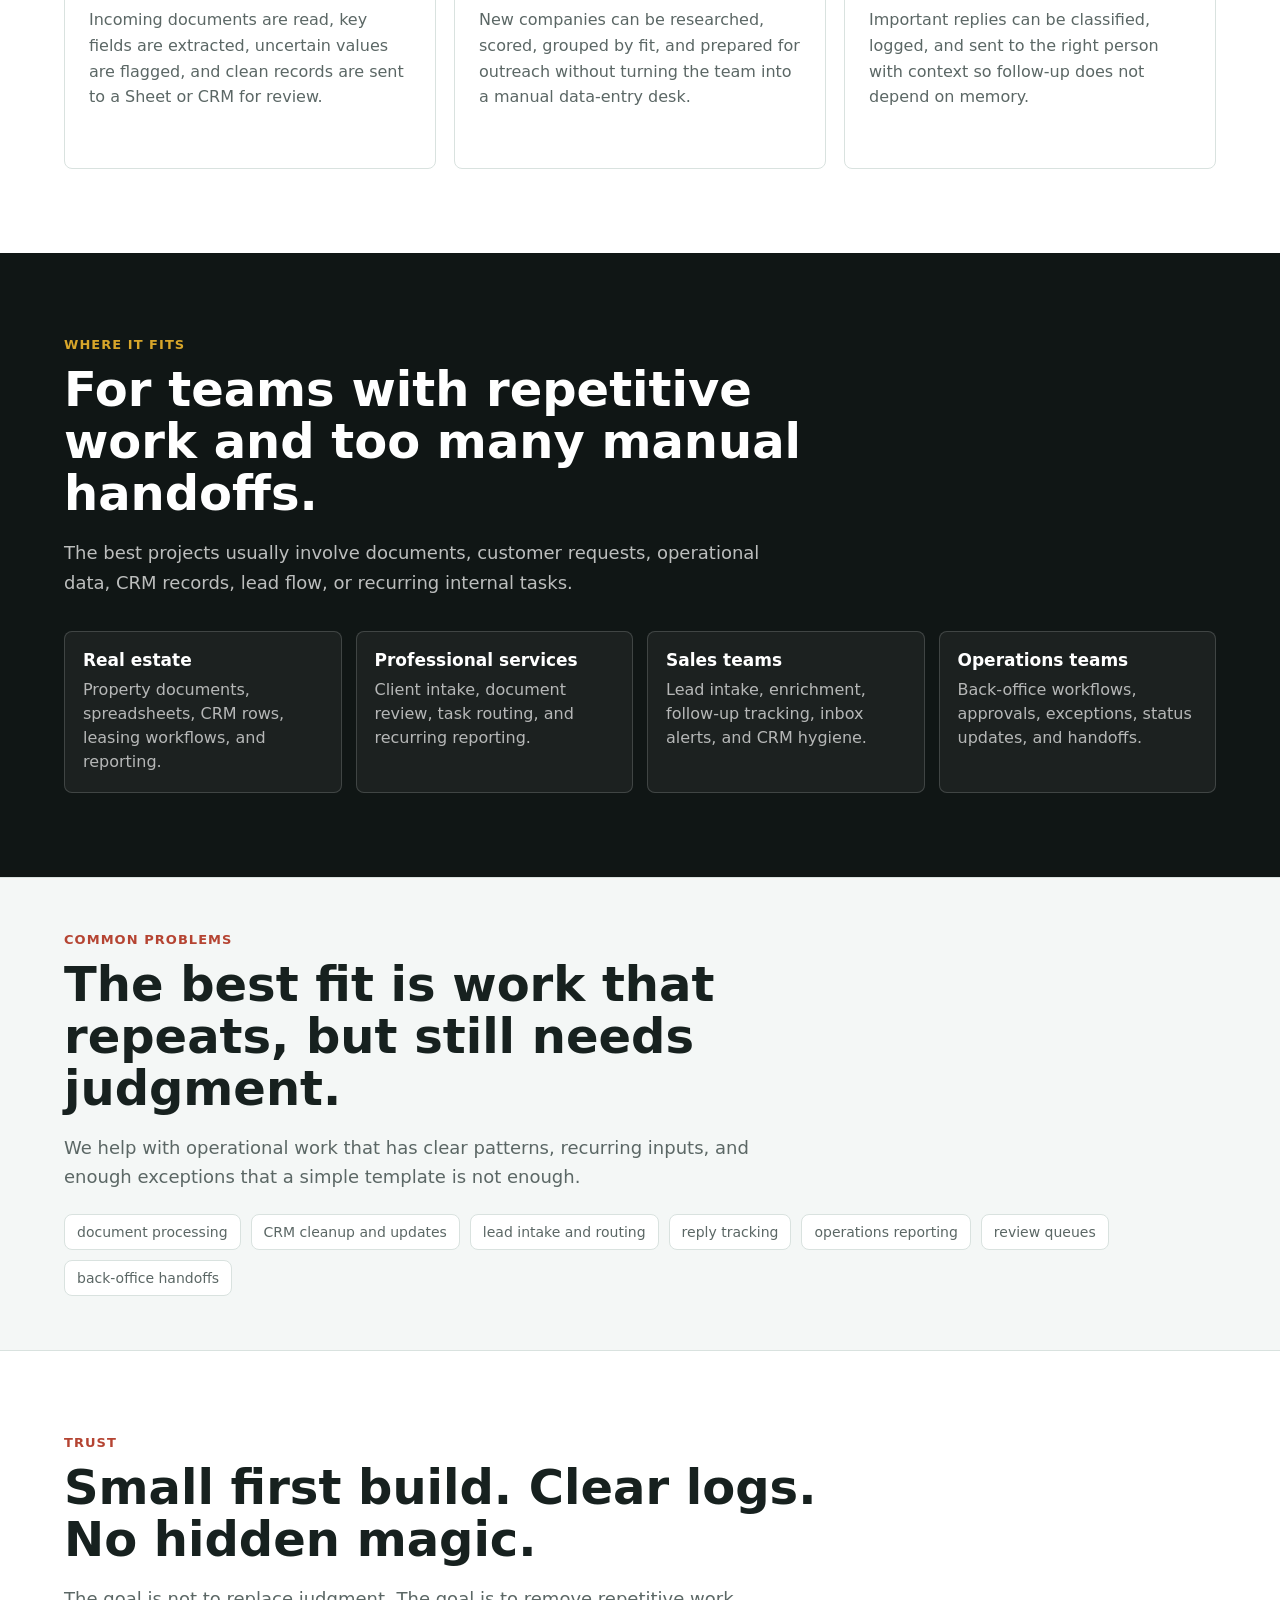
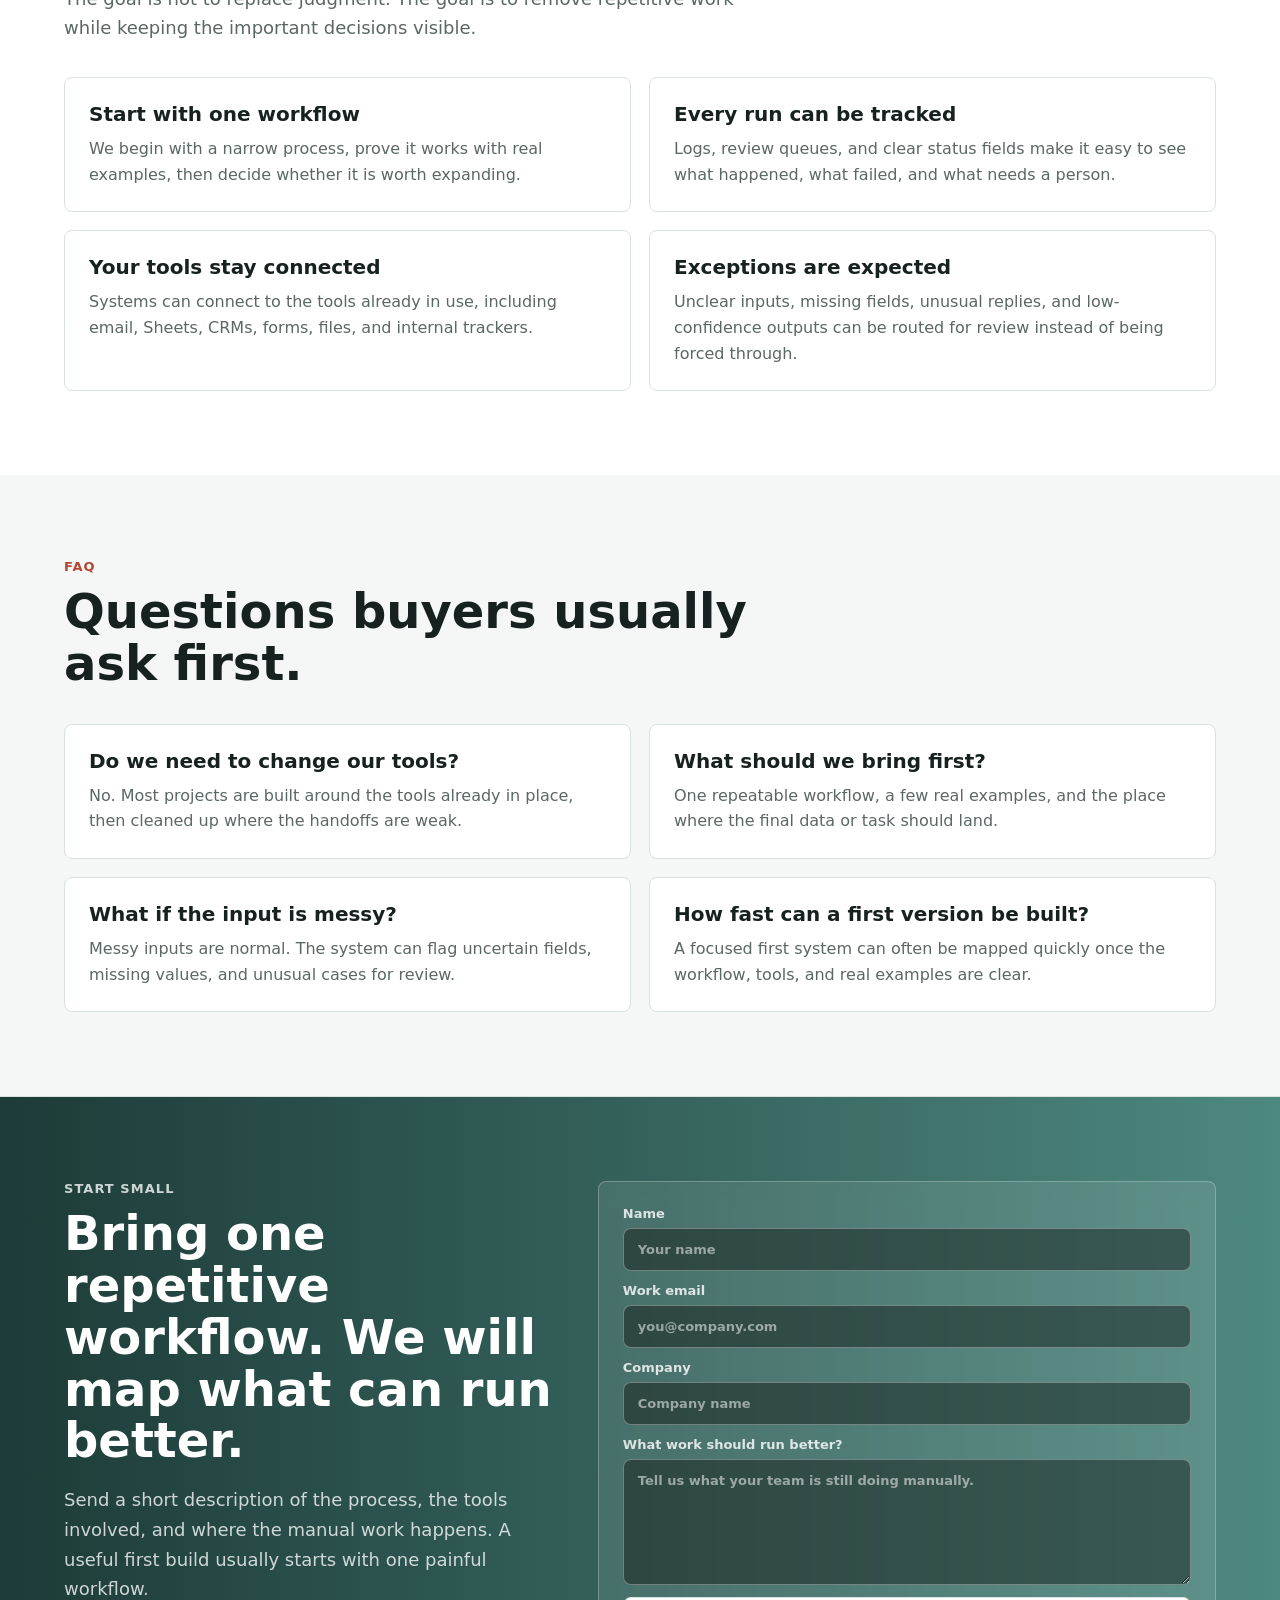
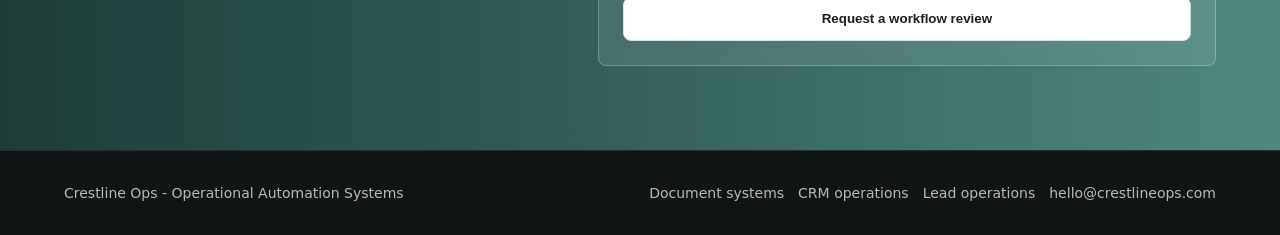
==== commit d88e33b4: "Strengthen homepage trust and contact flow" ====
--- a/index.html
+++ b/index.html
@@ -19,813 +19,44 @@
   <meta name="twitter:card" content="summary_large_image">
 
   <style>
-    :root {
-      --ink: #17211f;
-      --muted: #5b6765;
-      --surface: #ffffff;
-      --wash: #f4f7f6;
-      --line: #d9e2df;
-      --green: #0f5f53;
-      --green-2: #1f7a68;
-      --red: #b54432;
-      --gold: #d8a62a;
-      --charcoal: #101615;
-      --shadow: 0 18px 45px rgba(23, 33, 31, 0.12);
-      --max: 1160px;
-    }
-
-    * {
-      box-sizing: border-box;
-    }
-
-    html {
-      scroll-behavior: smooth;
-    }
-
-    body {
-      margin: 0;
-      font-family: Inter, ui-sans-serif, system-ui, -apple-system, BlinkMacSystemFont, "Segoe UI", sans-serif;
-      color: var(--ink);
-      background: var(--surface);
-    }
-
-    img {
-      display: block;
-      max-width: 100%;
-    }
-
-    a {
-      color: inherit;
-      text-decoration: none;
-    }
-
-    .nav {
-      position: fixed;
-      top: 0;
-      left: 0;
-      right: 0;
-      z-index: 30;
-      display: flex;
-      align-items: center;
-      justify-content: space-between;
-      gap: 22px;
-      padding: 16px clamp(18px, 4vw, 64px);
-      color: #fff;
-      background: rgba(16, 22, 21, 0.82);
-      border-bottom: 1px solid rgba(255,255,255,0.12);
-      backdrop-filter: blur(14px);
-    }
-
-    .brand {
-      display: inline-flex;
-      align-items: center;
-      padding: 0;
-      border: 0;
-      border-radius: 0;
-      background: transparent;
-    }
-
-    .brand-logo {
-      width: 210px;
-      height: auto;
-      object-fit: contain;
-    }
-
-    .nav-links {
-      display: flex;
-      align-items: center;
-      gap: 26px;
-      font-size: 14px;
-      color: rgba(255,255,255,0.86);
-    }
-
-    .nav-links a:hover {
-      color: #fff;
-    }
-
-    .button {
-      display: inline-flex;
-      align-items: center;
-      justify-content: center;
-      min-height: 44px;
-      padding: 12px 18px;
-      border-radius: 8px;
-      border: 1px solid transparent;
-      font-weight: 750;
-      line-height: 1;
-      transition: transform 160ms ease, background 160ms ease, border 160ms ease;
-    }
-
-    .button:hover {
-      transform: translateY(-1px);
-    }
-
-    .button.primary {
-      color: #fff;
-      background: var(--green);
-    }
-
-    .button.primary:hover {
-      background: var(--green-2);
-    }
-
-    .button.secondary {
-      color: #fff;
-      border-color: rgba(255,255,255,0.44);
-      background: rgba(255,255,255,0.08);
-    }
-
-    .button.light {
-      color: var(--ink);
-      border-color: var(--line);
-      background: #fff;
-    }
-
-    .hero {
-      position: relative;
-      display: grid;
-      align-items: end;
-      min-height: 88vh;
-      padding: 112px clamp(18px, 5vw, 72px) 54px;
-      color: #fff;
-      overflow: hidden;
-      background:
-        linear-gradient(90deg, rgba(16,22,21,0.84), rgba(16,22,21,0.56) 46%, rgba(16,22,21,0.18)),
-        linear-gradient(180deg, rgba(16,22,21,0.20), rgba(16,22,21,0.72)),
-        url("https://images.unsplash.com/photo-1556761175-b413da4baf72?auto=format&fit=crop&w=2200&q=82") center/cover;
-    }
-
-    .hero-inner {
-      width: min(760px, 100%);
-    }
-
-    .eyebrow {
-      margin: 0 0 18px;
-      color: rgba(255,255,255,0.82);
-      font-size: 13px;
-      font-weight: 750;
-      letter-spacing: 0.08em;
-      text-transform: uppercase;
-    }
-
-    h1 {
-      max-width: 760px;
-      margin: 0;
-      font-size: clamp(44px, 7vw, 78px);
-      line-height: 0.98;
-      letter-spacing: 0;
-    }
-
-    .hero-copy {
-      max-width: 640px;
-      margin: 22px 0 0;
-      color: rgba(255,255,255,0.86);
-      font-size: clamp(17px, 2vw, 21px);
-      line-height: 1.5;
-    }
-
-    .hero-actions {
-      display: flex;
-      flex-wrap: wrap;
-      gap: 12px;
-      margin-top: 30px;
-    }
-
-    .hero-proof {
-      display: flex;
-      flex-wrap: wrap;
-      gap: 10px;
-      margin-top: 28px;
-      color: rgba(255,255,255,0.82);
-      font-size: 13px;
-    }
-
-    .hero-proof span {
-      padding: 8px 10px;
-      border: 1px solid rgba(255,255,255,0.24);
-      border-radius: 8px;
-      background: rgba(255,255,255,0.08);
-    }
-
-    section {
-      padding: 84px clamp(18px, 5vw, 72px);
-    }
-
-    .section-inner {
-      max-width: var(--max);
-      margin: 0 auto;
-    }
-
-    .section-kicker {
-      margin: 0 0 12px;
-      color: var(--red);
-      font-size: 13px;
-      font-weight: 800;
-      letter-spacing: 0.08em;
-      text-transform: uppercase;
-    }
-
-    h2 {
-      max-width: 780px;
-      margin: 0;
-      font-size: clamp(31px, 4vw, 48px);
-      line-height: 1.08;
-      letter-spacing: 0;
-    }
-
-    .section-lead {
-      max-width: 720px;
-      margin: 18px 0 0;
-      color: var(--muted);
-      font-size: 18px;
-      line-height: 1.65;
-    }
-
-    .intro {
-      background: var(--wash);
-      border-bottom: 1px solid var(--line);
-    }
-
-    .intro-grid {
-      display: grid;
-      grid-template-columns: 1.2fr 0.8fr;
-      gap: 34px;
-      align-items: stretch;
-      margin-top: 34px;
-    }
-
-    .statement {
-      position: relative;
-      display: grid;
-      align-content: end;
-      min-height: 430px;
-      padding: 30px;
-      border: 1px solid rgba(255,255,255,0.18);
-      border-radius: 8px;
-      color: #fff;
-      background:
-        linear-gradient(180deg, rgba(16,22,21,0.12), rgba(16,22,21,0.88)),
-        url("https://images.unsplash.com/photo-1517048676732-d65bc937f952?auto=format&fit=crop&w=1200&q=82") center/cover;
-      box-shadow: var(--shadow);
-      overflow: hidden;
-    }
-
-    .statement p {
-      margin: 0;
-      max-width: 620px;
-      font-size: clamp(24px, 3vw, 38px);
-      line-height: 1.16;
-      letter-spacing: 0;
-    }
-
-    .statement small {
-      display: block;
-      max-width: 560px;
-      margin-top: 16px;
-      color: rgba(255,255,255,0.76);
-      font-size: 15px;
-      line-height: 1.55;
-    }
-
-    .mini-list {
-      display: grid;
-      gap: 12px;
-    }
-
-    .mini-list div {
-      padding: 18px;
-      border: 1px solid var(--line);
-      border-radius: 8px;
-      background: #fff;
-    }
-
-    .mini-list strong {
-      display: block;
-      margin-bottom: 5px;
-    }
-
-    .mini-list span {
-      color: var(--muted);
-      line-height: 1.5;
-    }
-
-    .services-grid {
-      display: grid;
-      grid-template-columns: repeat(3, 1fr);
-      gap: 18px;
-      margin-top: 34px;
-    }
-
-    .service {
-      min-height: 248px;
-      padding: 24px;
-      border: 1px solid var(--line);
-      border-radius: 8px;
-      background: #fff;
-    }
-
-    .service-number {
-      color: var(--green);
-      font-size: 13px;
-      font-weight: 850;
-    }
-
-    .service h3 {
-      margin: 42px 0 10px;
-      font-size: 22px;
-      line-height: 1.18;
-    }
-
-    .service p {
-      margin: 0;
-      color: var(--muted);
-      line-height: 1.6;
-    }
-
-    .split {
-      display: grid;
-      grid-template-columns: 0.95fr 1.05fr;
-      gap: 46px;
-      align-items: center;
-    }
-
-    .photo {
-      min-height: 560px;
-      border-radius: 8px;
-      background: url("https://images.unsplash.com/photo-1551836022-d5d88e9218df?auto=format&fit=crop&w=1200&q=82") center/cover;
-    }
-
-    .process {
-      display: grid;
-      gap: 14px;
-      margin-top: 30px;
-    }
-
-    .process-step {
-      display: grid;
-      grid-template-columns: 48px 1fr;
-      gap: 16px;
-      align-items: start;
-      padding: 18px 0;
-      border-top: 1px solid var(--line);
-    }
-
-    .process-step:last-child {
-      border-bottom: 1px solid var(--line);
-    }
-
-    .process-step b {
-      display: grid;
-      place-items: center;
-      width: 40px;
-      height: 40px;
-      color: #fff;
-      border-radius: 8px;
-      background: var(--green);
-    }
-
-    .process-step h3 {
-      margin: 0 0 6px;
-      font-size: 18px;
-    }
-
-    .process-step p {
-      margin: 0;
-      color: var(--muted);
-      line-height: 1.55;
-    }
-
-    .industries {
-      color: #fff;
-      background: var(--charcoal);
-    }
-
-    .industries .section-kicker {
-      color: var(--gold);
-    }
-
-    .industries .section-lead {
-      color: rgba(255,255,255,0.72);
-    }
-
-    .industry-grid {
-      display: grid;
-      grid-template-columns: repeat(4, 1fr);
-      gap: 14px;
-      margin-top: 34px;
-    }
-
-    .industry {
-      min-height: 150px;
-      padding: 18px;
-      border: 1px solid rgba(255,255,255,0.16);
-      border-radius: 8px;
-      background: rgba(255,255,255,0.05);
-    }
-
-    .industry strong {
-      display: block;
-      margin-bottom: 8px;
-      font-size: 17px;
-    }
-
-    .industry span {
-      color: rgba(255,255,255,0.68);
-      line-height: 1.5;
-    }
-
-    .seo-band {
-      padding-top: 54px;
-      padding-bottom: 54px;
-      background: var(--wash);
-      border-top: 1px solid var(--line);
-      border-bottom: 1px solid var(--line);
-    }
-
-    .keyword-row {
-      display: flex;
-      flex-wrap: wrap;
-      gap: 10px;
-      margin-top: 22px;
-    }
-
-    .keyword-row span {
-      padding: 9px 12px;
-      border: 1px solid var(--line);
-      border-radius: 8px;
-      color: var(--muted);
-      background: #fff;
-      font-size: 14px;
-    }
-
-    .cta {
-      color: #fff;
-      background:
-        linear-gradient(90deg, rgba(15,47,43,0.94), rgba(15,95,83,0.74)),
-        url("https://images.unsplash.com/photo-1497366754035-f200968a6e72?auto=format&fit=crop&w=1800&q=82") center/cover;
-    }
-
-    .cta-box {
-      display: grid;
-      grid-template-columns: 1fr auto;
-      gap: 28px;
-      align-items: center;
-    }
-
-    .cta h2 {
-      color: #fff;
-    }
-
-    .cta p {
-      max-width: 690px;
-      color: rgba(255,255,255,0.78);
-    }
-
-    .footer {
-      padding: 34px clamp(18px, 5vw, 72px);
-      color: rgba(255,255,255,0.7);
-      background: var(--charcoal);
-      border-top: 1px solid rgba(255,255,255,0.1);
-    }
-
-    .footer-inner {
-      max-width: var(--max);
-      margin: 0 auto;
-      display: flex;
-      justify-content: space-between;
-      gap: 24px;
-      flex-wrap: wrap;
-      font-size: 14px;
-    }
-
-    @media (max-width: 900px) {
-      .nav-links {
-        display: none;
-      }
-
-      .intro-grid,
-      .split,
-      .cta-box {
-        grid-template-columns: 1fr;
-      }
-
-      .services-grid,
-      .industry-grid {
-        grid-template-columns: 1fr 1fr;
-      }
-
-      .photo {
-        min-height: 360px;
-      }
-    }
-
-    @media (max-width: 620px) {
-      .nav {
-        padding: 13px 16px;
-      }
-
-      .brand {
-        padding: 0;
-      }
-
-      .brand-logo {
-        width: 168px;
-      }
-
-      .hero {
-        min-height: 87vh;
-        padding: 94px 18px 34px;
-      }
-
-      .hero-actions,
-      .button {
-        width: 100%;
-      }
-
-      .services-grid,
-      .industry-grid {
-        grid-template-columns: 1fr;
-      }
-
-      section {
-        padding: 62px 18px;
-      }
-
-      .statement,
-      .service {
-        padding: 20px;
-      }
-    }
+    :root {--ink:#17211f;--muted:#5b6765;--surface:#ffffff;--wash:#f4f7f6;--line:#d9e2df;--green:#0f5f53;--green-2:#1f7a68;--red:#b54432;--gold:#d8a62a;--charcoal:#101615;--shadow:0 18px 45px rgba(23,33,31,.12);--max:1160px}*{box-sizing:border-box}html{scroll-behavior:smooth}body{margin:0;font-family:Inter,ui-sans-serif,system-ui,-apple-system,BlinkMacSystemFont,"Segoe UI",sans-serif;color:var(--ink);background:var(--surface)}img{display:block;max-width:100%}a{color:inherit;text-decoration:none}.nav{position:fixed;top:0;left:0;right:0;z-index:30;display:flex;align-items:center;justify-content:space-between;gap:22px;padding:16px clamp(18px,4vw,64px);color:#fff;background:rgba(16,22,21,.82);border-bottom:1px solid rgba(255,255,255,.12);backdrop-filter:blur(14px)}.brand{display:inline-flex;align-items:center;padding:0;border:0;border-radius:0;background:transparent}.brand-logo{width:210px;height:auto;object-fit:contain}.nav-links{display:flex;align-items:center;gap:26px;font-size:14px;color:rgba(255,255,255,.86)}.nav-links a:hover{color:#fff}.button{display:inline-flex;align-items:center;justify-content:center;min-height:44px;padding:12px 18px;border-radius:8px;border:1px solid transparent;font-weight:750;line-height:1;transition:transform 160ms ease,background 160ms ease,border 160ms ease}.button:hover{transform:translateY(-1px)}.button.primary{color:#fff;background:var(--green)}.button.primary:hover{background:var(--green-2)}.button.secondary{color:#fff;border-color:rgba(255,255,255,.44);background:rgba(255,255,255,.08)}.button.light{color:var(--ink);border-color:var(--line);background:#fff}.hero{position:relative;display:grid;align-items:end;min-height:88vh;padding:112px clamp(18px,5vw,72px) 54px;color:#fff;overflow:hidden;background:linear-gradient(90deg,rgba(16,22,21,.84),rgba(16,22,21,.56) 46%,rgba(16,22,21,.18)),linear-gradient(180deg,rgba(16,22,21,.20),rgba(16,22,21,.72)),url("https://images.unsplash.com/photo-1556761175-b413da4baf72?auto=format&fit=crop&w=2200&q=82") center/cover}.hero-inner{width:min(760px,100%)}.eyebrow{margin:0 0 18px;color:rgba(255,255,255,.82);font-size:13px;font-weight:750;letter-spacing:.08em;text-transform:uppercase}h1{max-width:760px;margin:0;font-size:clamp(44px,7vw,78px);line-height:.98;letter-spacing:0}.hero-copy{max-width:640px;margin:22px 0 0;color:rgba(255,255,255,.86);font-size:clamp(17px,2vw,21px);line-height:1.5}.hero-actions{display:flex;flex-wrap:wrap;gap:12px;margin-top:30px}.hero-proof{display:flex;flex-wrap:wrap;gap:10px;margin-top:28px;color:rgba(255,255,255,.82);font-size:13px}.hero-proof span{padding:8px 10px;border:1px solid rgba(255,255,255,.24);border-radius:8px;background:rgba(255,255,255,.08)}section{padding:84px clamp(18px,5vw,72px)}.section-inner{max-width:var(--max);margin:0 auto}.section-kicker{margin:0 0 12px;color:var(--red);font-size:13px;font-weight:800;letter-spacing:.08em;text-transform:uppercase}h2{max-width:780px;margin:0;font-size:clamp(31px,4vw,48px);line-height:1.08;letter-spacing:0}.section-lead{max-width:720px;margin:18px 0 0;color:var(--muted);font-size:18px;line-height:1.65}.intro{background:var(--wash);border-bottom:1px solid var(--line)}.intro-grid{display:grid;grid-template-columns:1.2fr .8fr;gap:34px;align-items:stretch;margin-top:34px}.statement{position:relative;display:grid;align-content:end;min-height:430px;padding:30px;border:1px solid rgba(255,255,255,.18);border-radius:8px;color:#fff;background:linear-gradient(180deg,rgba(16,22,21,.12),rgba(16,22,21,.88)),url("https://images.unsplash.com/photo-1517048676732-d65bc937f952?auto=format&fit=crop&w=1200&q=82") center/cover;box-shadow:var(--shadow);overflow:hidden}.statement p{margin:0;max-width:620px;font-size:clamp(24px,3vw,38px);line-height:1.16;letter-spacing:0}.statement small{display:block;max-width:560px;margin-top:16px;color:rgba(255,255,255,.76);font-size:15px;line-height:1.55}.mini-list{display:grid;gap:12px}.mini-list div,.proof-panel,.service,.system,.trust-item,.faq-item{border:1px solid var(--line);border-radius:8px;background:#fff}.mini-list div{padding:18px}.mini-list strong{display:block;margin-bottom:5px}.mini-list span{color:var(--muted);line-height:1.5}.proof-grid{display:grid;grid-template-columns:.9fr 1.1fr;gap:28px;align-items:start;margin-top:34px}.proof-panel{padding:26px}.proof-panel h3,.system h3,.trust-item h3,.faq-item h3{margin:0 0 10px;font-size:20px;line-height:1.2}.proof-panel p,.system p,.trust-item p,.faq-item p{margin:0;color:var(--muted);line-height:1.6}.metric-row{display:grid;grid-template-columns:repeat(3,1fr);gap:12px;margin-top:20px}.metric{padding:16px;border-radius:8px;background:var(--wash)}.metric strong{display:block;color:var(--green);font-size:26px;line-height:1}.metric span{display:block;margin-top:8px;color:var(--muted);font-size:13px;line-height:1.35}.services-grid,.systems-grid{display:grid;grid-template-columns:repeat(3,1fr);gap:18px;margin-top:34px}.service{min-height:248px;padding:24px}.service-number{color:var(--green);font-size:13px;font-weight:850}.service h3{margin:42px 0 10px;font-size:22px;line-height:1.18}.service p{margin:0;color:var(--muted);line-height:1.6}.split{display:grid;grid-template-columns:.95fr 1.05fr;gap:46px;align-items:center}.photo{min-height:560px;border-radius:8px;background:url("https://images.unsplash.com/photo-1551836022-d5d88e9218df?auto=format&fit=crop&w=1200&q=82") center/cover}.process{display:grid;gap:14px;margin-top:30px}.process-step{display:grid;grid-template-columns:48px 1fr;gap:16px;align-items:start;padding:18px 0;border-top:1px solid var(--line)}.process-step:last-child{border-bottom:1px solid var(--line)}.process-step b{display:grid;place-items:center;width:40px;height:40px;color:#fff;border-radius:8px;background:var(--green)}.process-step h3{margin:0 0 6px;font-size:18px}.process-step p{margin:0;color:var(--muted);line-height:1.55}.system{padding:24px;min-height:310px}.system-tag{display:inline-flex;margin-bottom:34px;padding:7px 10px;border:1px solid var(--line);border-radius:8px;color:var(--green);font-size:13px;font-weight:800;background:var(--wash)}.trust-grid,.faq-grid{display:grid;grid-template-columns:repeat(2,1fr);gap:18px;margin-top:34px}.trust-item,.faq-item{padding:24px}.industries{color:#fff;background:var(--charcoal)}.industries .section-kicker{color:var(--gold)}.industries .section-lead{color:rgba(255,255,255,.72)}.industry-grid{display:grid;grid-template-columns:repeat(4,1fr);gap:14px;margin-top:34px}.industry{min-height:150px;padding:18px;border:1px solid rgba(255,255,255,.16);border-radius:8px;background:rgba(255,255,255,.05)}.industry strong{display:block;margin-bottom:8px;font-size:17px}.industry span{color:rgba(255,255,255,.68);line-height:1.5}.seo-band{padding-top:54px;padding-bottom:54px;background:var(--wash);border-top:1px solid var(--line);border-bottom:1px solid var(--line)}.keyword-row{display:flex;flex-wrap:wrap;gap:10px;margin-top:22px}.keyword-row span{padding:9px 12px;border:1px solid var(--line);border-radius:8px;color:var(--muted);background:#fff;font-size:14px}.cta{color:#fff;background:linear-gradient(90deg,rgba(15,47,43,.94),rgba(15,95,83,.74)),url("https://images.unsplash.com/photo-1497366754035-f200968a6e72?auto=format&fit=crop&w=1800&q=82") center/cover}.cta-box{display:grid;grid-template-columns:.9fr 1.1fr;gap:28px;align-items:start}.cta h2{color:#fff}.cta p{max-width:690px;color:rgba(255,255,255,.78)}.contact-form{display:grid;gap:12px;padding:24px;border:1px solid rgba(255,255,255,.24);border-radius:8px;background:rgba(255,255,255,.1);backdrop-filter:blur(10px)}.contact-form label{display:grid;gap:7px;color:rgba(255,255,255,.82);font-size:13px;font-weight:750}.contact-form input,.contact-form textarea{width:100%;border:1px solid rgba(255,255,255,.32);border-radius:8px;padding:13px 14px;color:#fff;font:inherit;background:rgba(16,22,21,.46);outline:none}.contact-form textarea{min-height:126px;resize:vertical}.contact-form input::placeholder,.contact-form textarea::placeholder{color:rgba(255,255,255,.52)}.contact-form button{width:100%;cursor:pointer}.footer{padding:34px clamp(18px,5vw,72px);color:rgba(255,255,255,.7);background:var(--charcoal);border-top:1px solid rgba(255,255,255,.1)}.footer-inner{max-width:var(--max);margin:0 auto;display:flex;justify-content:space-between;gap:24px;flex-wrap:wrap;font-size:14px}.footer-links{display:flex;flex-wrap:wrap;gap:14px}.footer-links a:hover{color:#fff}@media(max-width:900px){.nav-links{display:none}.intro-grid,.split,.proof-grid,.cta-box{grid-template-columns:1fr}.services-grid,.systems-grid,.trust-grid,.faq-grid,.industry-grid{grid-template-columns:1fr 1fr}.photo{min-height:360px}}@media(max-width:620px){.nav{padding:13px 16px}.brand{padding:0}.brand-logo{width:168px}.hero{min-height:87vh;padding:94px 18px 34px}.hero-actions,.button{width:100%}.services-grid,.systems-grid,.trust-grid,.faq-grid,.industry-grid{grid-template-columns:1fr}.metric-row{grid-template-columns:1fr}section{padding:62px 18px}.statement,.service{padding:20px}}
   </style>
 
   <script type="application/ld+json">
-  {
-    "@context": "https://schema.org",
-    "@type": "ProfessionalService",
-    "name": "Crestline Ops",
-    "url": "https://crestlineops.com/",
-    "description": "Operational automation systems for growing teams, including document workflows, CRM automation, reporting, inbox operations, and back-office processes.",
-    "email": "hello@crestlineops.com",
-    "areaServed": "Worldwide",
-    "serviceType": [
-      "Business process automation",
-      "Workflow automation",
-      "CRM automation",
-      "Document automation",
-      "Operations automation"
-    ]
-  }
+  {"@context":"https://schema.org","@type":"ProfessionalService","name":"Crestline Ops","url":"https://crestlineops.com/","description":"Operational systems for document workflows, CRM updates, lead routing, reporting, inbox operations, and back-office processes.","email":"hello@crestlineops.com","areaServed":"Worldwide","serviceType":["Document processing systems","CRM operations systems","Lead operations systems","Inbox workflow systems","Back-office systems"]}
   </script>
 
   <script type="application/ld+json">
-  {
-    "@context": "https://schema.org",
-    "@type": "FAQPage",
-    "mainEntity": [
-      {
-        "@type": "Question",
-        "name": "What does Crestline Ops automate?",
-        "acceptedAnswer": {
-          "@type": "Answer",
-          "text": "Crestline Ops builds automation systems for repetitive operational work such as document intake, CRM updates, lead routing, reporting, inbox workflows, and back-office processes."
-        }
-      },
-      {
-        "@type": "Question",
-        "name": "Can automation connect to existing tools?",
-        "acceptedAnswer": {
-          "@type": "Answer",
-          "text": "Yes. Systems can be designed around tools teams already use, including Google Sheets, Gmail, CRMs, forms, databases, and internal workflows."
-        }
-      },
-      {
-        "@type": "Question",
-        "name": "Is every project fully automated?",
-        "acceptedAnswer": {
-          "@type": "Answer",
-          "text": "No. The goal is practical automation with human review where needed, especially for uncertain data, customer communication, approvals, and sensitive operational decisions."
-        }
-      }
-    ]
-  }
+  {"@context":"https://schema.org","@type":"FAQPage","mainEntity":[{"@type":"Question","name":"Do we need to change our tools?","acceptedAnswer":{"@type":"Answer","text":"No. Most projects are built around the tools already in place, then cleaned up where the handoffs are weak."}},{"@type":"Question","name":"What should we bring first?","acceptedAnswer":{"@type":"Answer","text":"One repeatable workflow, a few real examples, and the place where the final data or task should land."}},{"@type":"Question","name":"What if the input is messy?","acceptedAnswer":{"@type":"Answer","text":"Messy inputs are normal. The system can flag uncertain fields, missing values, and unusual cases for review."}},{"@type":"Question","name":"How fast can a first version be built?","acceptedAnswer":{"@type":"Answer","text":"A focused first system can often be mapped quickly once the workflow, tools, and real examples are clear."}}]}
   </script>
 </head>
 <body>
-  <header class="nav" aria-label="Primary navigation">
-    <a class="brand" href="#top" aria-label="Crestline Ops home">
-      <img class="brand-logo" src="/assets/crestline-ops-logo-wide.svg" alt="Crestline Ops">
-    </a>
-    <nav class="nav-links" aria-label="Site links">
-      <a href="#services">Services</a>
-      <a href="#process">Process</a>
-      <a href="#industries">Industries</a>
-      <a href="#contact">Contact</a>
-    </nav>
-    <a class="button primary" href="mailto:hello@crestlineops.com?subject=Automation%20system%20inquiry">Start a conversation</a>
-  </header>
+  <header class="nav" aria-label="Primary navigation"><a class="brand" href="#top" aria-label="Crestline Ops home"><img class="brand-logo" src="/assets/crestline-ops-logo-wide.svg" alt="Crestline Ops"></a><nav class="nav-links" aria-label="Site links"><a href="#services">Services</a><a href="#process">Process</a><a href="#industries">Industries</a><a href="#contact">Contact</a></nav><a class="button primary" href="mailto:hello@crestlineops.com?subject=Automation%20system%20inquiry">Start a conversation</a></header>
 
   <main id="top">
-    <section class="hero">
-      <div class="hero-inner">
-        <p class="eyebrow">Operational Automation Systems</p>
-        <h1>Automate the work that slows the team down.</h1>
-        <p class="hero-copy">
-          Crestline Ops builds practical systems for repetitive operations: document workflows, CRM updates, lead routing, reporting, inbox handling, and back-office processes.
-        </p>
-        <div class="hero-actions">
-          <a class="button primary" href="mailto:hello@crestlineops.com?subject=Automation%20system%20inquiry">Request a workflow review</a>
-          <a class="button secondary" href="#services">See what we build</a>
-        </div>
-        <div class="hero-proof" aria-label="Core service areas">
-          <span>Document workflows</span>
-          <span>CRM operations</span>
-          <span>Lead routing</span>
-          <span>Reporting systems</span>
-        </div>
-      </div>
-    </section>
+    <section class="hero"><div class="hero-inner"><p class="eyebrow">Operational Automation Systems</p><h1>Automate the work that slows the team down.</h1><p class="hero-copy">Crestline Ops builds practical systems for repetitive operations: document workflows, CRM updates, lead routing, reporting, inbox handling, and back-office processes.</p><div class="hero-actions"><a class="button primary" href="mailto:hello@crestlineops.com?subject=Automation%20system%20inquiry">Request a workflow review</a><a class="button secondary" href="#services">See what we build</a></div><div class="hero-proof" aria-label="Core service areas"><span>Document workflows</span><span>CRM operations</span><span>Lead routing</span><span>Reporting systems</span></div></div></section>
 
-    <section class="intro">
-      <div class="section-inner">
-        <p class="section-kicker">Built for real operations</p>
-        <h2>Not another dashboard. The work actually moves.</h2>
-        <p class="section-lead">
-          Most teams do not need more software to check. They need clean handoffs, fewer manual updates, better data flow, and systems that quietly handle the repetitive parts of the day.
-        </p>
-        <div class="intro-grid">
-          <div class="statement">
-            <p>We turn scattered manual work into clear, accountable operating systems.</p>
-            <small>Every build starts with the real process: where requests arrive, who owns the next step, what needs review, and where the final data should land.</small>
-          </div>
-          <div class="mini-list">
-            <div>
-              <strong>Clear inputs</strong>
-              <span>Forms, emails, documents, spreadsheets, CRM records, and internal requests.</span>
-            </div>
-            <div>
-              <strong>Reliable routing</strong>
-              <span>Tasks move to the right place with context, status, and ownership attached.</span>
-            </div>
-            <div>
-              <strong>Human review where it matters</strong>
-              <span>Approvals, uncertain data, customer messages, and exceptions stay visible.</span>
-            </div>
-          </div>
-        </div>
-      </div>
-    </section>
+    <section class="intro"><div class="section-inner"><p class="section-kicker">Built for real operations</p><h2>Not another dashboard. The work actually moves.</h2><p class="section-lead">Most teams do not need more software to check. They need clean handoffs, fewer manual updates, better data flow, and systems that quietly handle the repetitive parts of the day.</p><div class="intro-grid"><div class="statement"><p>We turn scattered manual work into clear, accountable operating systems.</p><small>Every build starts with the real process: where requests arrive, who owns the next step, what needs review, and where the final data should land.</small></div><div class="mini-list"><div><strong>Clear inputs</strong><span>Forms, emails, documents, spreadsheets, CRM records, and internal requests.</span></div><div><strong>Reliable routing</strong><span>Tasks move to the right place with context, status, and ownership attached.</span></div><div><strong>Human review where it matters</strong><span>Approvals, uncertain data, customer messages, and exceptions stay visible.</span></div></div></div></div></section>
 
-    <section id="services">
-      <div class="section-inner">
-        <p class="section-kicker">Services</p>
-        <h2>Automation for the workflows that keep coming back.</h2>
-        <p class="section-lead">
-          Each system is designed around a specific operational bottleneck, not a generic automation template.
-        </p>
-        <div class="services-grid">
-          <article class="service">
-            <span class="service-number">01</span>
-            <h3>Document intake</h3>
-            <p>Turn PDFs, forms, spreadsheets, and email attachments into structured rows, review queues, and CRM-ready records.</p>
-          </article>
-          <article class="service">
-            <span class="service-number">02</span>
-            <h3>CRM updates</h3>
-            <p>Keep contacts, deals, tasks, stages, notes, and follow-ups current without constant manual entry.</p>
-          </article>
-          <article class="service">
-            <span class="service-number">03</span>
-            <h3>Lead operations</h3>
-            <p>Collect, qualify, route, enrich, and track leads from forms, email, directories, sheets, and internal sources.</p>
-          </article>
-          <article class="service">
-            <span class="service-number">04</span>
-            <h3>Inbox workflows</h3>
-            <p>Classify incoming messages, alert the right person, log replies, and keep handoffs from disappearing.</p>
-          </article>
-          <article class="service">
-            <span class="service-number">05</span>
-            <h3>Reporting systems</h3>
-            <p>Move operational data into clear reports, status sheets, weekly summaries, and exception lists.</p>
-          </article>
-          <article class="service">
-            <span class="service-number">06</span>
-            <h3>Back-office processes</h3>
-            <p>Reduce repetitive admin work across approvals, onboarding, document checks, scheduling, and task creation.</p>
-          </article>
-        </div>
-      </div>
-    </section>
+    <section><div class="section-inner"><p class="section-kicker">Why it works</p><h2>Useful systems start with the messy details.</h2><p class="section-lead">We look at the work as it really happens: the inboxes, spreadsheets, documents, handoffs, edge cases, and review points that keep slowing the team down.</p><div class="proof-grid"><div class="proof-panel"><h3>Built around your current tools</h3><p>No forced platform switch. The system can fit around Gmail, Google Sheets, CRMs, forms, shared drives, internal trackers, and the way your team already works.</p><div class="metric-row"><div class="metric"><strong>90%</strong><span>routine entry can often be removed after setup</span></div><div class="metric"><strong>1</strong><span>clear workflow to start, then expand</span></div><div class="metric"><strong>0</strong><span>black boxes for sensitive decisions</span></div></div></div><div class="proof-panel"><h3>Human review stays in the right places</h3><p>Good systems do not guess silently. Uncertain data, unusual requests, customer replies, approvals, and exceptions can be flagged before anything important moves forward.</p></div></div></div></section>
 
-    <section id="process" class="intro">
-      <div class="section-inner split">
-        <div class="photo" role="img" aria-label="Team reviewing an operations workflow"></div>
-        <div>
-          <p class="section-kicker">Process</p>
-          <h2>A focused build, not a loose automation experiment.</h2>
-          <p class="section-lead">
-            The work starts with one workflow that wastes time or creates errors. Then it becomes a clean system with inputs, rules, alerts, logs, and human review points.
-          </p>
-          <div class="process">
-            <div class="process-step">
-              <b>1</b>
-              <div>
-                <h3>Map the manual workflow</h3>
-                <p>Identify the exact trigger, data sources, decisions, handoffs, and failure points.</p>
-              </div>
-            </div>
-            <div class="process-step">
-              <b>2</b>
-              <div>
-                <h3>Build the operating logic</h3>
-                <p>Create the rules for routing, extraction, review, status updates, and notifications.</p>
-              </div>
-            </div>
-            <div class="process-step">
-              <b>3</b>
-              <div>
-                <h3>Test with real examples</h3>
-                <p>Run the system on real documents, leads, emails, or tasks before expanding the workflow.</p>
-              </div>
-            </div>
-            <div class="process-step">
-              <b>4</b>
-              <div>
-                <h3>Launch with visibility</h3>
-                <p>Logs, alerts, review queues, and simple reporting keep the automation accountable.</p>
-              </div>
-            </div>
-          </div>
-        </div>
-      </div>
-    </section>
+    <section id="services"><div class="section-inner"><p class="section-kicker">Services</p><h2>Systems for the workflows that keep coming back.</h2><p class="section-lead">Each system is designed around a specific operational bottleneck, not a generic template.</p><div class="services-grid"><article class="service"><span class="service-number">01</span><h3>Document intake</h3><p>Turn PDFs, forms, spreadsheets, and email attachments into structured rows, review queues, and CRM-ready records.</p></article><article class="service"><span class="service-number">02</span><h3>CRM updates</h3><p>Keep contacts, deals, tasks, stages, notes, and follow-ups current without constant manual entry.</p></article><article class="service"><span class="service-number">03</span><h3>Lead operations</h3><p>Collect, qualify, route, enrich, and track leads from forms, email, directories, sheets, and internal sources.</p></article><article class="service"><span class="service-number">04</span><h3>Inbox workflows</h3><p>Classify incoming messages, alert the right person, log replies, and keep handoffs from disappearing.</p></article><article class="service"><span class="service-number">05</span><h3>Reporting systems</h3><p>Move operational data into clear reports, status sheets, weekly summaries, and exception lists.</p></article><article class="service"><span class="service-number">06</span><h3>Back-office processes</h3><p>Reduce repetitive admin work across approvals, onboarding, document checks, scheduling, and task creation.</p></article></div></div></section>
 
-    <section id="industries" class="industries">
-      <div class="section-inner">
-        <p class="section-kicker">Where it fits</p>
-        <h2>For teams with repetitive work and too many manual handoffs.</h2>
-        <p class="section-lead">
-          The best projects usually involve documents, customer requests, operational data, CRM records, lead flow, or recurring internal tasks.
-        </p>
-        <div class="industry-grid">
-          <div class="industry">
-            <strong>Real estate</strong>
-            <span>Property documents, spreadsheets, CRM rows, leasing workflows, and reporting.</span>
-          </div>
-          <div class="industry">
-            <strong>Professional services</strong>
-            <span>Client intake, document review, task routing, and recurring reporting.</span>
-          </div>
-          <div class="industry">
-            <strong>Sales teams</strong>
-            <span>Lead intake, enrichment, follow-up tracking, inbox alerts, and CRM hygiene.</span>
-          </div>
-          <div class="industry">
-            <strong>Operations teams</strong>
-            <span>Back-office workflows, approvals, exceptions, status updates, and handoffs.</span>
-          </div>
-        </div>
-      </div>
-    </section>
+    <section id="process" class="intro"><div class="section-inner split"><div class="photo" role="img" aria-label="Team reviewing an operations workflow"></div><div><p class="section-kicker">Process</p><h2>A focused build, not a loose software experiment.</h2><p class="section-lead">The work starts with one workflow that wastes time or creates errors. Then it becomes a clean system with inputs, rules, alerts, logs, and human review points.</p><div class="process"><div class="process-step"><b>1</b><div><h3>Map the manual workflow</h3><p>Identify the exact trigger, data sources, decisions, handoffs, and failure points.</p></div></div><div class="process-step"><b>2</b><div><h3>Build the operating logic</h3><p>Create the rules for routing, extraction, review, status updates, and notifications.</p></div></div><div class="process-step"><b>3</b><div><h3>Test with real examples</h3><p>Run the system on real documents, leads, emails, or tasks before expanding the workflow.</p></div></div><div class="process-step"><b>4</b><div><h3>Launch with visibility</h3><p>Logs, alerts, review queues, and simple reporting keep the system accountable.</p></div></div></div></div></div></section>
 
-    <section class="seo-band">
-      <div class="section-inner">
-        <p class="section-kicker">Search focus</p>
-        <h2>Built around the terms buyers already use.</h2>
-        <p class="section-lead">
-          Crestline Ops is positioned around practical business process automation, not vague technology claims.
-        </p>
-        <div class="keyword-row" aria-label="Service keywords">
-          <span>business process automation services</span>
-          <span>workflow automation agency</span>
-          <span>CRM automation services</span>
-          <span>document automation consultant</span>
-          <span>operations automation systems</span>
-          <span>lead management automation</span>
-          <span>back office automation</span>
-        </div>
-      </div>
-    </section>
+    <section><div class="section-inner"><p class="section-kicker">Example systems</p><h2>Concrete builds, not vague promises.</h2><p class="section-lead">A first project usually starts with one repeatable workflow that already costs time, creates errors, or delays customer response.</p><div class="systems-grid"><article class="system"><span class="system-tag">Document intake</span><h3>PDF and spreadsheet to clean rows</h3><p>Incoming documents are read, key fields are extracted, uncertain values are flagged, and clean records are sent to a Sheet or CRM for review.</p></article><article class="system"><span class="system-tag">Lead handling</span><h3>Research, qualify, and route leads</h3><p>New companies can be researched, scored, grouped by fit, and prepared for outreach without turning the team into a manual data-entry desk.</p></article><article class="system"><span class="system-tag">Inbox operations</span><h3>Replies and requests stay visible</h3><p>Important replies can be classified, logged, and sent to the right person with context so follow-up does not depend on memory.</p></article></div></div></section>
 
-    <section id="contact" class="cta">
-      <div class="section-inner cta-box">
-        <div>
-          <p class="section-kicker">Start small</p>
-          <h2>Bring one repetitive workflow. We will map what can be automated.</h2>
-          <p class="section-lead">
-            Send a short description of the process, the tools involved, and where the manual work happens. A useful first build usually starts with one painful workflow.
-          </p>
-        </div>
-        <a class="button light" href="mailto:hello@crestlineops.com?subject=Workflow%20review%20request&body=Hi%20Crestline%20Ops%2C%0A%0AI%20want%20to%20review%20a%20workflow%20that%20may%20be%20worth%20automating.%0A%0AWorkflow%3A%0ATools%20involved%3A%0AMain%20manual%20steps%3A%0A%0AThanks%2C">Request a workflow review</a>
-      </div>
-    </section>
+    <section id="industries" class="industries"><div class="section-inner"><p class="section-kicker">Where it fits</p><h2>For teams with repetitive work and too many manual handoffs.</h2><p class="section-lead">The best projects usually involve documents, customer requests, operational data, CRM records, lead flow, or recurring internal tasks.</p><div class="industry-grid"><div class="industry"><strong>Real estate</strong><span>Property documents, spreadsheets, CRM rows, leasing workflows, and reporting.</span></div><div class="industry"><strong>Professional services</strong><span>Client intake, document review, task routing, and recurring reporting.</span></div><div class="industry"><strong>Sales teams</strong><span>Lead intake, enrichment, follow-up tracking, inbox alerts, and CRM hygiene.</span></div><div class="industry"><strong>Operations teams</strong><span>Back-office workflows, approvals, exceptions, status updates, and handoffs.</span></div></div></div></section>
+
+    <section class="seo-band"><div class="section-inner"><p class="section-kicker">Common problems</p><h2>The best fit is work that repeats, but still needs judgment.</h2><p class="section-lead">We help with operational work that has clear patterns, recurring inputs, and enough exceptions that a simple template is not enough.</p><div class="keyword-row" aria-label="Service keywords"><span>document processing</span><span>CRM cleanup and updates</span><span>lead intake and routing</span><span>reply tracking</span><span>operations reporting</span><span>review queues</span><span>back-office handoffs</span></div></div></section>
+
+    <section><div class="section-inner"><p class="section-kicker">Trust</p><h2>Small first build. Clear logs. No hidden magic.</h2><p class="section-lead">The goal is not to replace judgment. The goal is to remove repetitive work while keeping the important decisions visible.</p><div class="trust-grid"><div class="trust-item"><h3>Start with one workflow</h3><p>We begin with a narrow process, prove it works with real examples, then decide whether it is worth expanding.</p></div><div class="trust-item"><h3>Every run can be tracked</h3><p>Logs, review queues, and clear status fields make it easy to see what happened, what failed, and what needs a person.</p></div><div class="trust-item"><h3>Your tools stay connected</h3><p>Systems can connect to the tools already in use, including email, Sheets, CRMs, forms, files, and internal trackers.</p></div><div class="trust-item"><h3>Exceptions are expected</h3><p>Unclear inputs, missing fields, unusual replies, and low-confidence outputs can be routed for review instead of being forced through.</p></div></div></div></section>
+
+    <section class="intro"><div class="section-inner"><p class="section-kicker">FAQ</p><h2>Questions buyers usually ask first.</h2><div class="faq-grid"><div class="faq-item"><h3>Do we need to change our tools?</h3><p>No. Most projects are built around the tools already in place, then cleaned up where the handoffs are weak.</p></div><div class="faq-item"><h3>What should we bring first?</h3><p>One repeatable workflow, a few real examples, and the place where the final data or task should land.</p></div><div class="faq-item"><h3>What if the input is messy?</h3><p>Messy inputs are normal. The system can flag uncertain fields, missing values, and unusual cases for review.</p></div><div class="faq-item"><h3>How fast can a first version be built?</h3><p>A focused first system can often be mapped quickly once the workflow, tools, and real examples are clear.</p></div></div></div></section>
+
+    <section id="contact" class="cta"><div class="section-inner cta-box"><div><p class="section-kicker">Start small</p><h2>Bring one repetitive workflow. We will map what can run better.</h2><p class="section-lead">Send a short description of the process, the tools involved, and where the manual work happens. A useful first build usually starts with one painful workflow.</p></div><form class="contact-form" name="workflow-review" method="POST" data-netlify="true" netlify-honeypot="company_website"><input type="hidden" name="form-name" value="workflow-review"><p hidden><label>Company website <input name="company_website"></label></p><label>Name<input name="name" autocomplete="name" placeholder="Your name" required></label><label>Work email<input type="email" name="email" autocomplete="email" placeholder="you@company.com" required></label><label>Company<input name="company" autocomplete="organization" placeholder="Company name"></label><label>What work should run better?<textarea name="workflow" placeholder="Tell us what your team is still doing manually." required></textarea></label><button class="button light" type="submit">Request a workflow review</button></form></div></section>
   </main>
 
-  <footer class="footer">
-    <div class="footer-inner">
-      <span>Crestline Ops - Operational Automation Systems</span>
-      <a href="mailto:hello@crestlineops.com">hello@crestlineops.com</a>
-    </div>
-  </footer>
+  <footer class="footer"><div class="footer-inner"><span>Crestline Ops - Operational Automation Systems</span><div class="footer-links"><a href="/document-processing-systems/">Document systems</a><a href="/crm-operations-systems/">CRM operations</a><a href="/lead-operations-systems/">Lead operations</a><a href="mailto:hello@crestlineops.com">hello@crestlineops.com</a></div></div></footer>
 </body>
 </html>
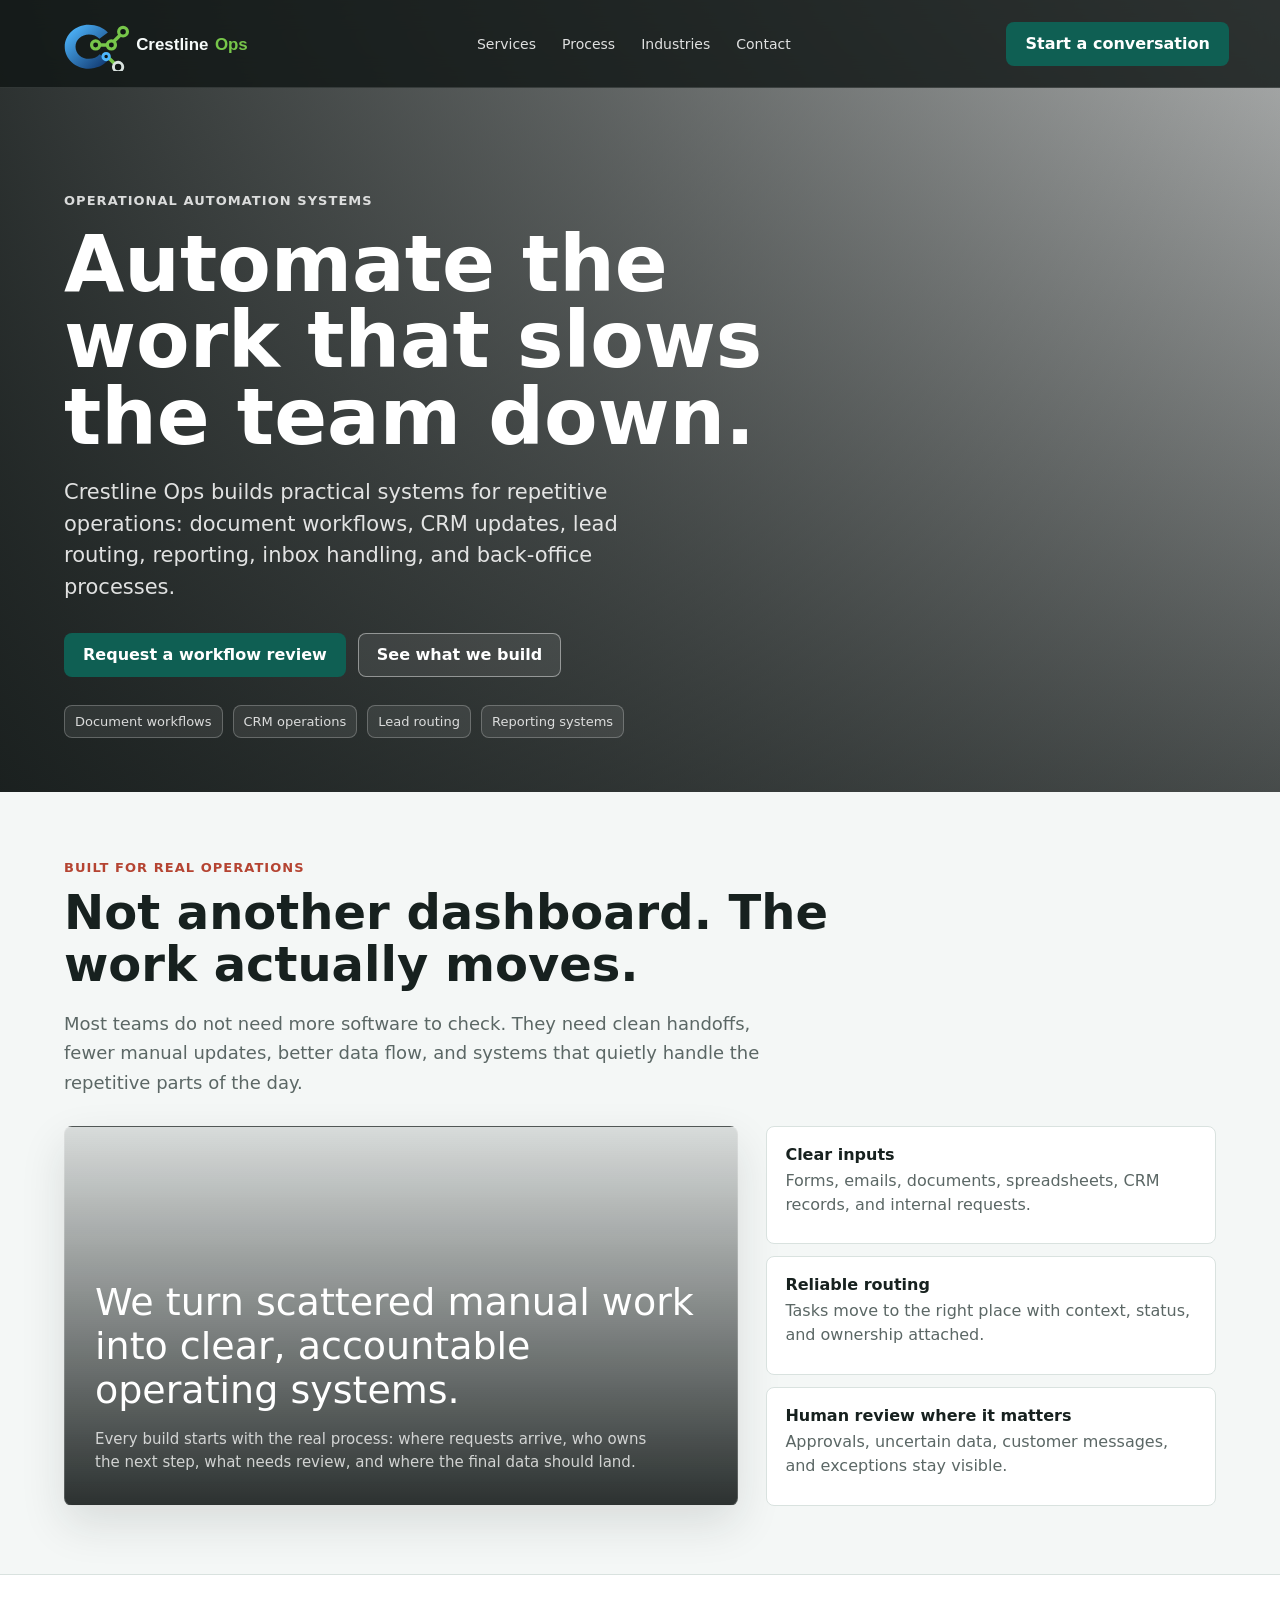
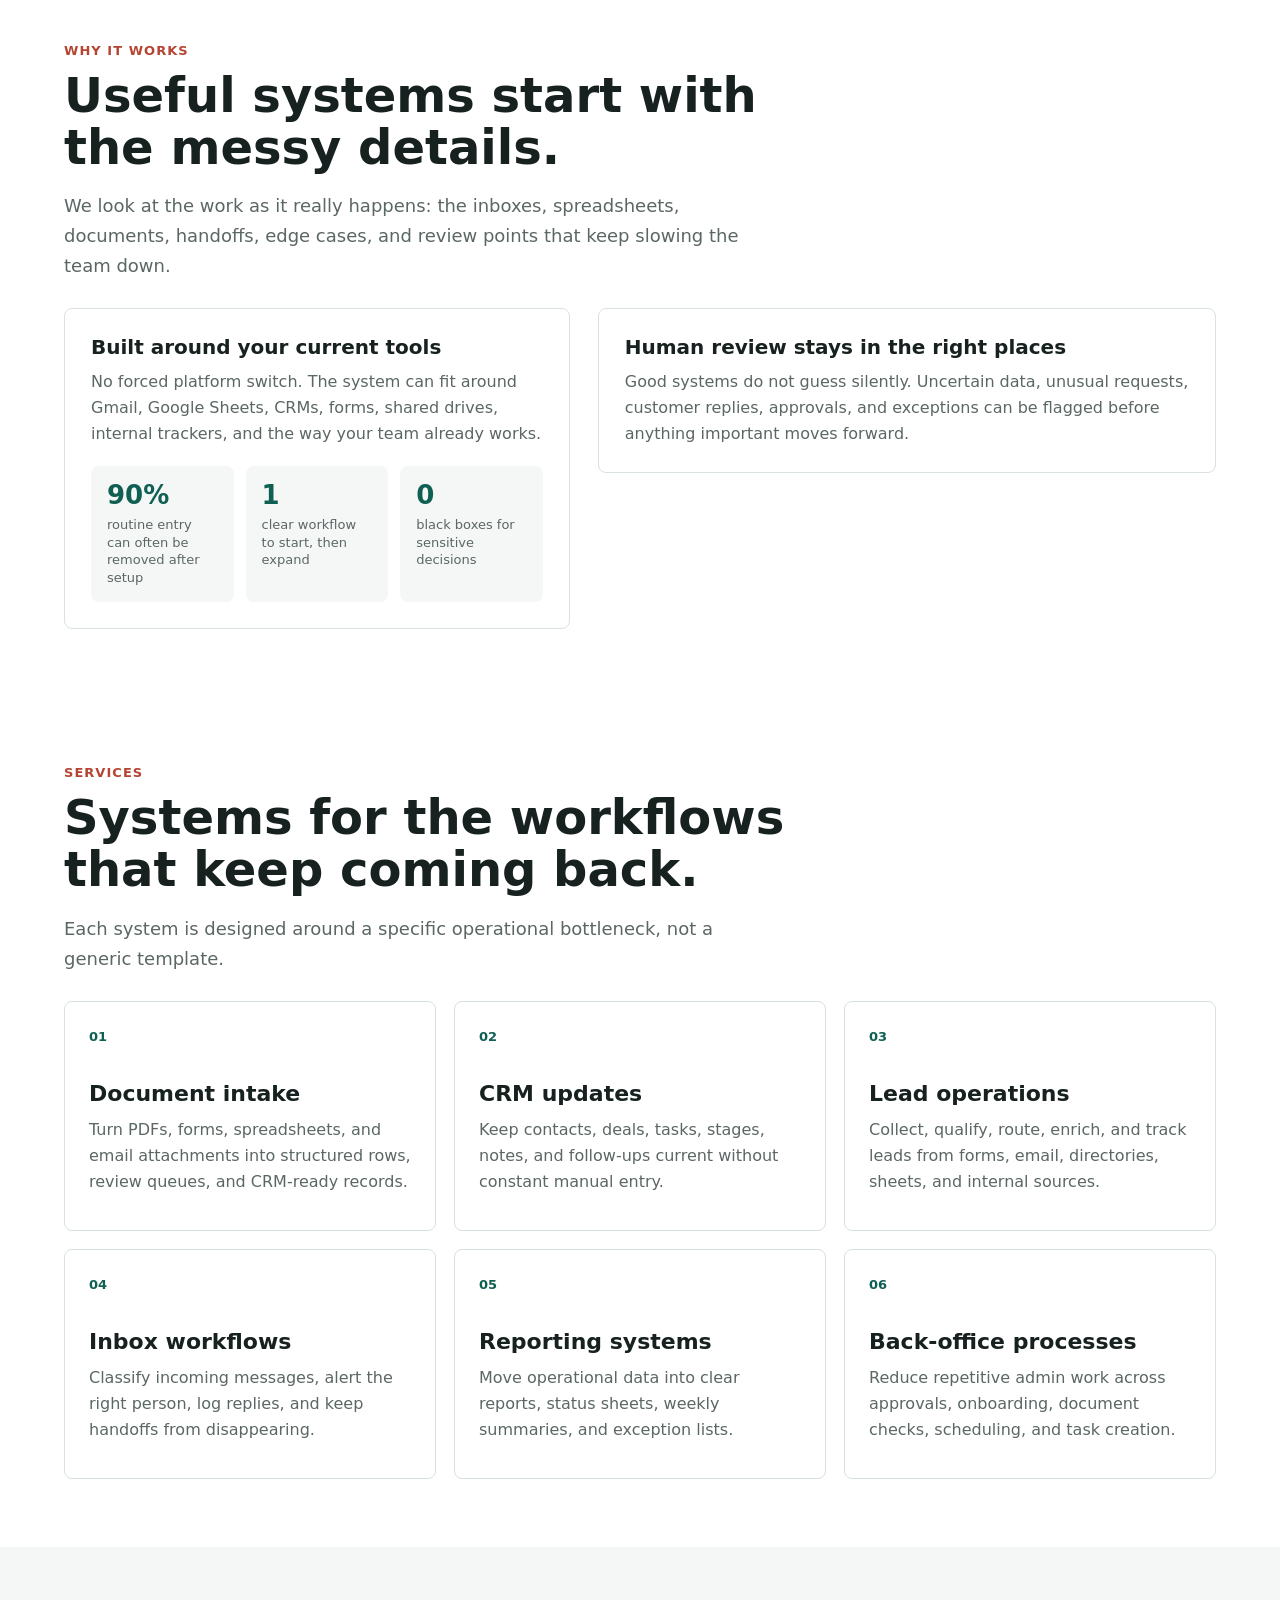
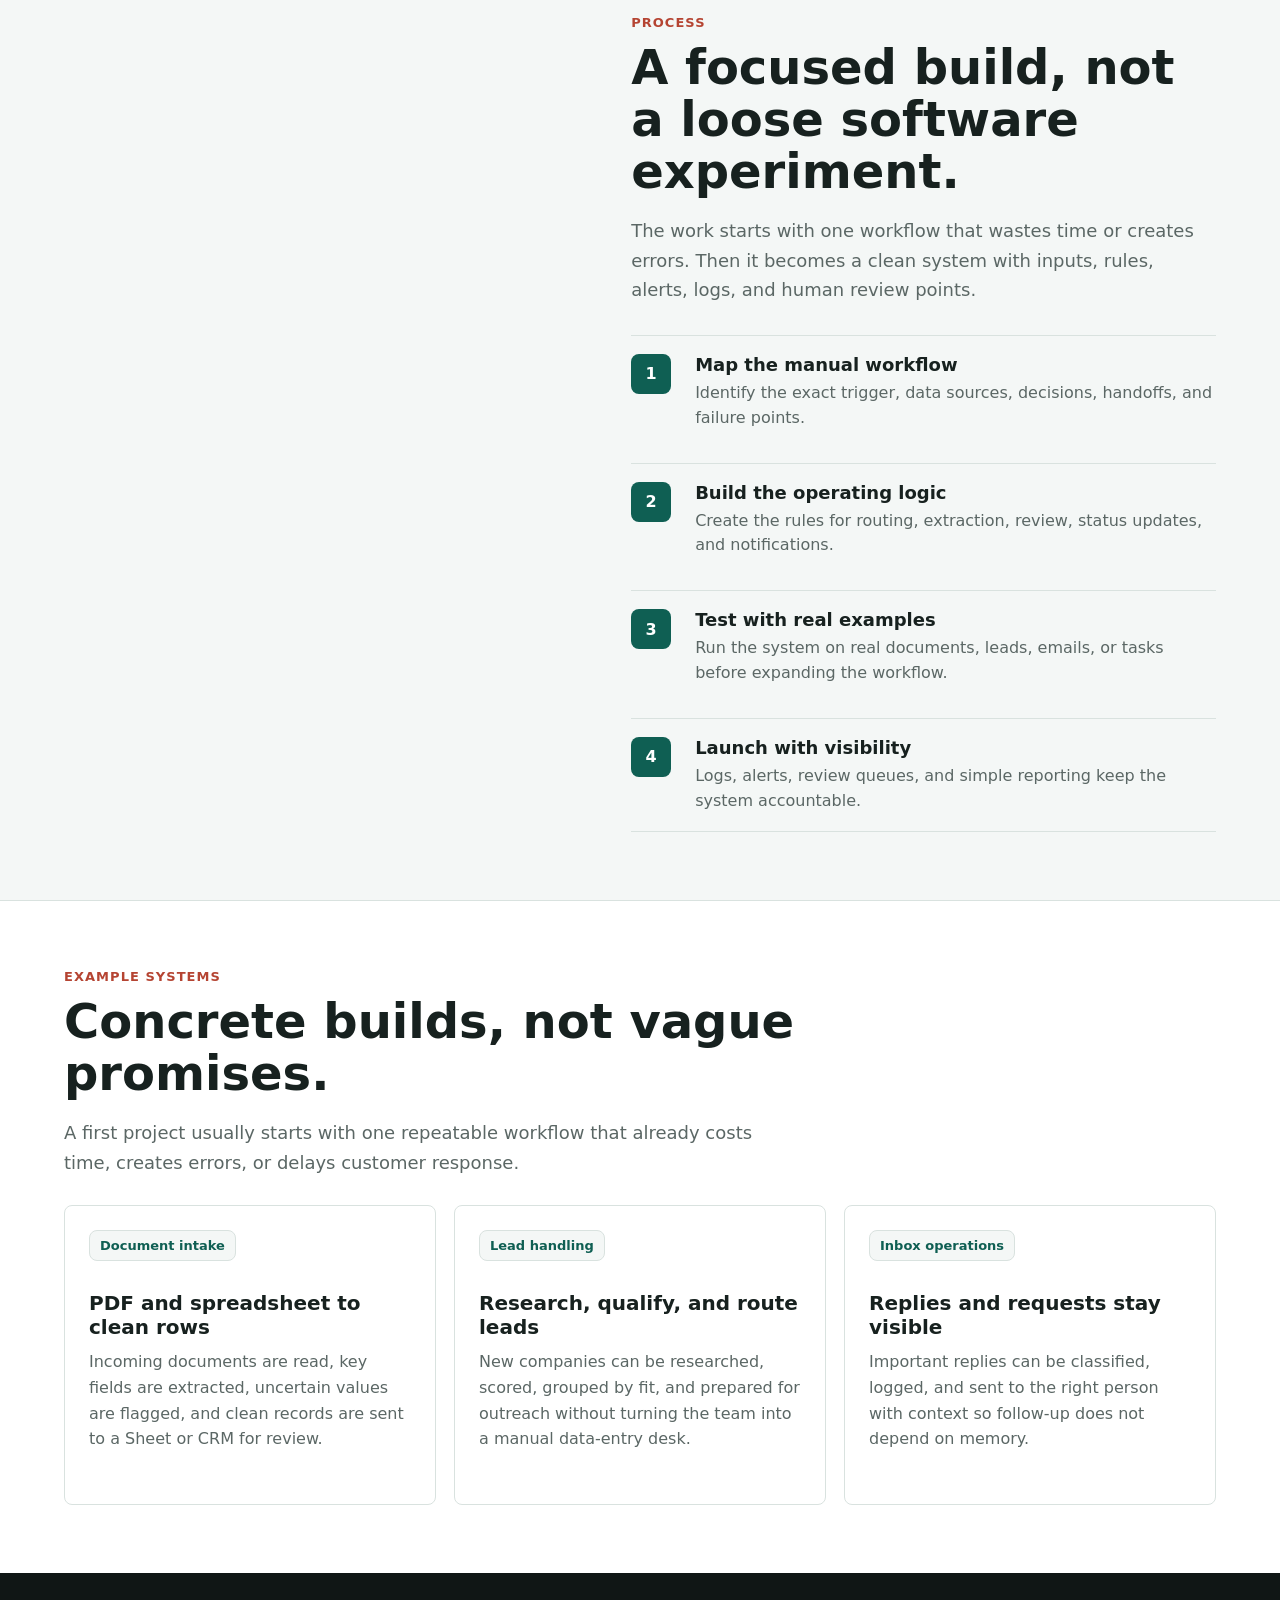
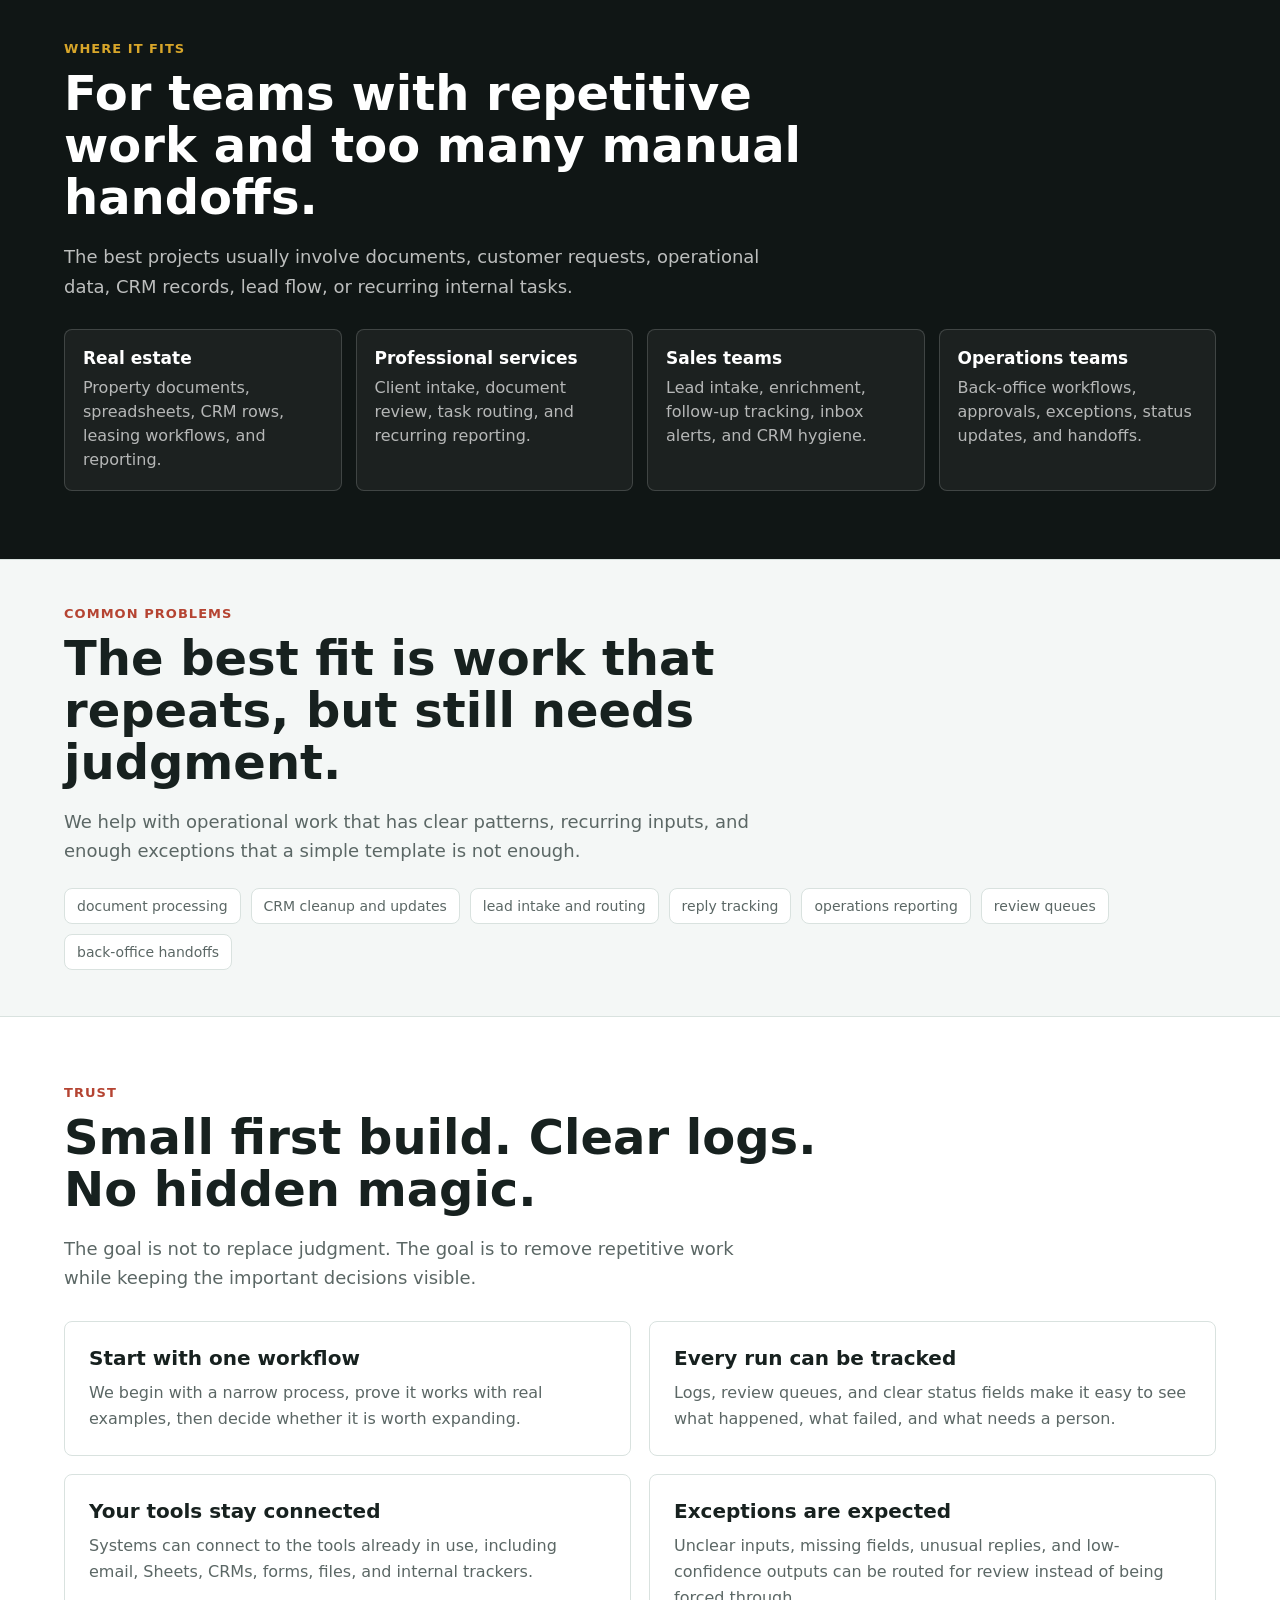
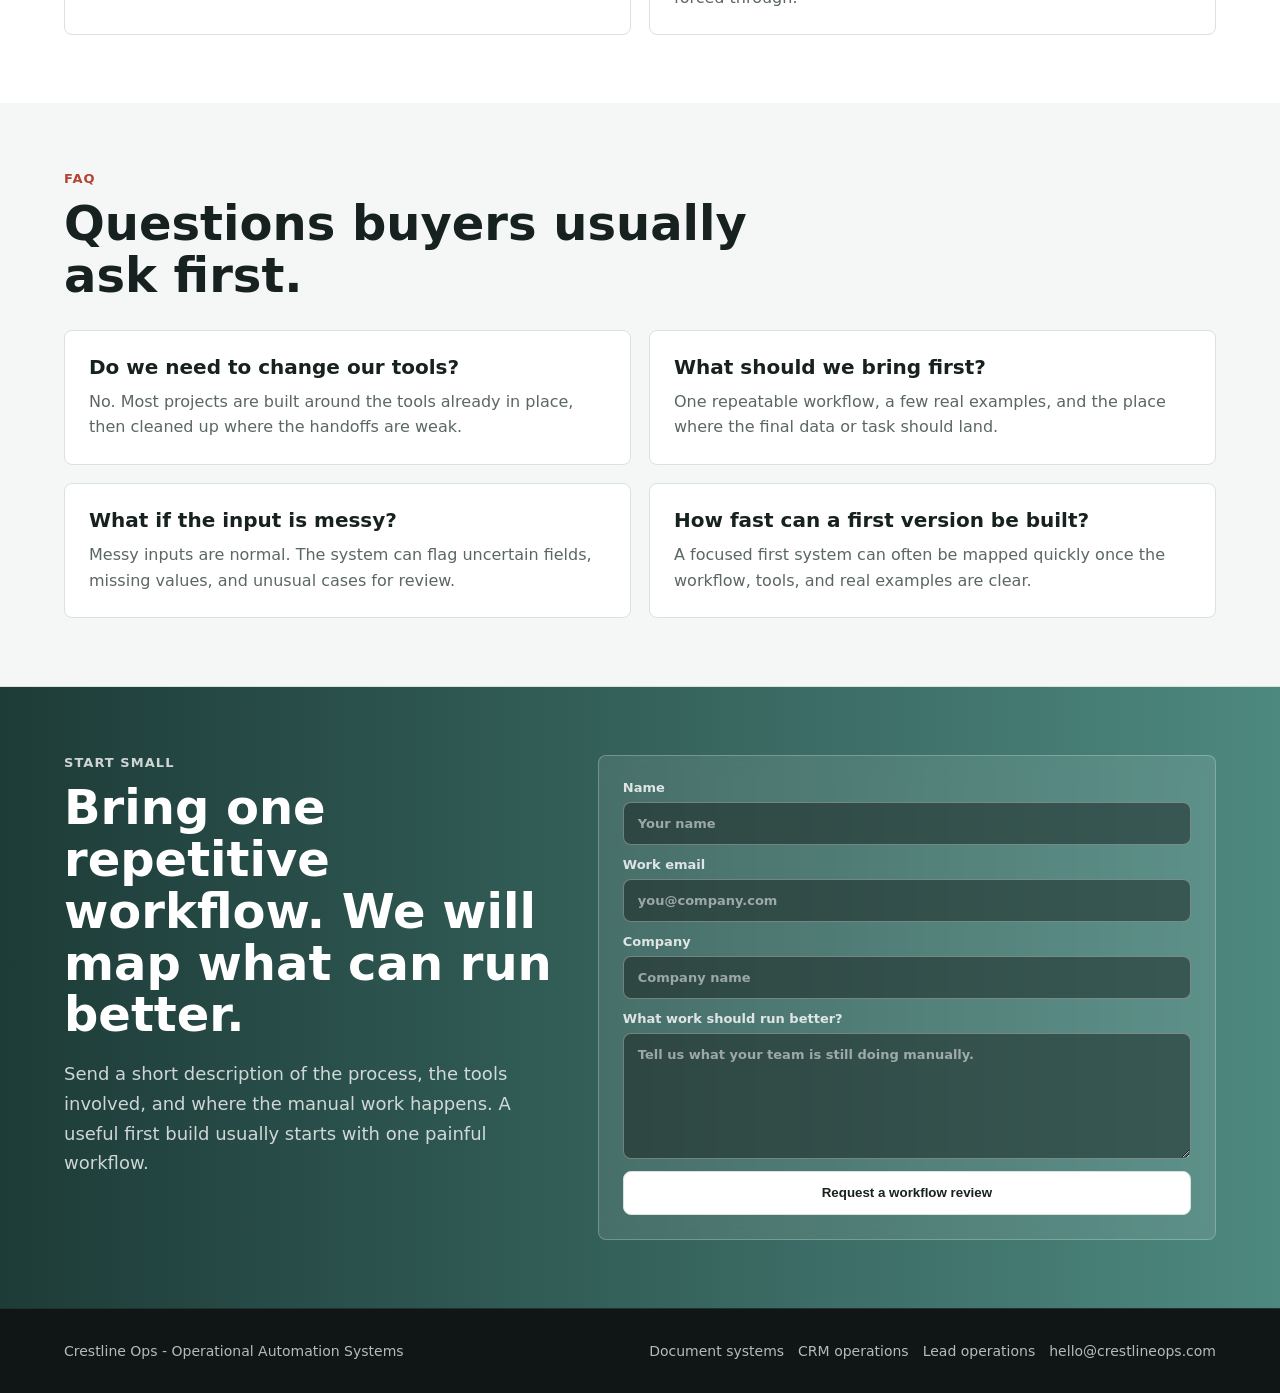
==== commit f677fa50: "Tighten homepage spacing" ====
--- a/index.html
+++ b/index.html
@@ -4,59 +4,55 @@
   <meta charset="utf-8">
   <meta name="viewport" content="width=device-width, initial-scale=1">
   <title>Crestline Ops | Operational Automation Systems</title>
-  <meta name="description" content="Crestline Ops builds practical automation systems for growing teams: document workflows, CRM updates, lead routing, reporting, inbox operations, and back-office processes.">
+  <meta name="description" content="Crestline Ops builds practical systems for growing teams: document workflows, CRM updates, lead routing, reporting, inbox operations, and back-office processes.">
   <meta name="robots" content="index, follow, max-image-preview:large">
   <link rel="canonical" href="https://crestlineops.com/">
   <link rel="manifest" href="/site.webmanifest">
   <link rel="icon" type="image/svg+xml" href="/assets/favicon.svg">
   <meta name="theme-color" content="#0f2f2b">
-
   <meta property="og:type" content="website">
   <meta property="og:title" content="Crestline Ops | Operational Automation Systems">
-  <meta property="og:description" content="Automation systems for document workflows, CRM operations, reporting, inbox routing, and repetitive back-office work.">
+  <meta property="og:description" content="Systems for document workflows, CRM operations, reporting, inbox routing, and repetitive back-office work.">
   <meta property="og:url" content="https://crestlineops.com/">
   <meta property="og:image" content="https://crestlineops.com/assets/crestline-ops-logo-wide.svg">
   <meta name="twitter:card" content="summary_large_image">
-
   <style>
-    :root {--ink:#17211f;--muted:#5b6765;--surface:#ffffff;--wash:#f4f7f6;--line:#d9e2df;--green:#0f5f53;--green-2:#1f7a68;--red:#b54432;--gold:#d8a62a;--charcoal:#101615;--shadow:0 18px 45px rgba(23,33,31,.12);--max:1160px}*{box-sizing:border-box}html{scroll-behavior:smooth}body{margin:0;font-family:Inter,ui-sans-serif,system-ui,-apple-system,BlinkMacSystemFont,"Segoe UI",sans-serif;color:var(--ink);background:var(--surface)}img{display:block;max-width:100%}a{color:inherit;text-decoration:none}.nav{position:fixed;top:0;left:0;right:0;z-index:30;display:flex;align-items:center;justify-content:space-between;gap:22px;padding:16px clamp(18px,4vw,64px);color:#fff;background:rgba(16,22,21,.82);border-bottom:1px solid rgba(255,255,255,.12);backdrop-filter:blur(14px)}.brand{display:inline-flex;align-items:center;padding:0;border:0;border-radius:0;background:transparent}.brand-logo{width:210px;height:auto;object-fit:contain}.nav-links{display:flex;align-items:center;gap:26px;font-size:14px;color:rgba(255,255,255,.86)}.nav-links a:hover{color:#fff}.button{display:inline-flex;align-items:center;justify-content:center;min-height:44px;padding:12px 18px;border-radius:8px;border:1px solid transparent;font-weight:750;line-height:1;transition:transform 160ms ease,background 160ms ease,border 160ms ease}.button:hover{transform:translateY(-1px)}.button.primary{color:#fff;background:var(--green)}.button.primary:hover{background:var(--green-2)}.button.secondary{color:#fff;border-color:rgba(255,255,255,.44);background:rgba(255,255,255,.08)}.button.light{color:var(--ink);border-color:var(--line);background:#fff}.hero{position:relative;display:grid;align-items:end;min-height:88vh;padding:112px clamp(18px,5vw,72px) 54px;color:#fff;overflow:hidden;background:linear-gradient(90deg,rgba(16,22,21,.84),rgba(16,22,21,.56) 46%,rgba(16,22,21,.18)),linear-gradient(180deg,rgba(16,22,21,.20),rgba(16,22,21,.72)),url("https://images.unsplash.com/photo-1556761175-b413da4baf72?auto=format&fit=crop&w=2200&q=82") center/cover}.hero-inner{width:min(760px,100%)}.eyebrow{margin:0 0 18px;color:rgba(255,255,255,.82);font-size:13px;font-weight:750;letter-spacing:.08em;text-transform:uppercase}h1{max-width:760px;margin:0;font-size:clamp(44px,7vw,78px);line-height:.98;letter-spacing:0}.hero-copy{max-width:640px;margin:22px 0 0;color:rgba(255,255,255,.86);font-size:clamp(17px,2vw,21px);line-height:1.5}.hero-actions{display:flex;flex-wrap:wrap;gap:12px;margin-top:30px}.hero-proof{display:flex;flex-wrap:wrap;gap:10px;margin-top:28px;color:rgba(255,255,255,.82);font-size:13px}.hero-proof span{padding:8px 10px;border:1px solid rgba(255,255,255,.24);border-radius:8px;background:rgba(255,255,255,.08)}section{padding:84px clamp(18px,5vw,72px)}.section-inner{max-width:var(--max);margin:0 auto}.section-kicker{margin:0 0 12px;color:var(--red);font-size:13px;font-weight:800;letter-spacing:.08em;text-transform:uppercase}h2{max-width:780px;margin:0;font-size:clamp(31px,4vw,48px);line-height:1.08;letter-spacing:0}.section-lead{max-width:720px;margin:18px 0 0;color:var(--muted);font-size:18px;line-height:1.65}.intro{background:var(--wash);border-bottom:1px solid var(--line)}.intro-grid{display:grid;grid-template-columns:1.2fr .8fr;gap:34px;align-items:stretch;margin-top:34px}.statement{position:relative;display:grid;align-content:end;min-height:430px;padding:30px;border:1px solid rgba(255,255,255,.18);border-radius:8px;color:#fff;background:linear-gradient(180deg,rgba(16,22,21,.12),rgba(16,22,21,.88)),url("https://images.unsplash.com/photo-1517048676732-d65bc937f952?auto=format&fit=crop&w=1200&q=82") center/cover;box-shadow:var(--shadow);overflow:hidden}.statement p{margin:0;max-width:620px;font-size:clamp(24px,3vw,38px);line-height:1.16;letter-spacing:0}.statement small{display:block;max-width:560px;margin-top:16px;color:rgba(255,255,255,.76);font-size:15px;line-height:1.55}.mini-list{display:grid;gap:12px}.mini-list div,.proof-panel,.service,.system,.trust-item,.faq-item{border:1px solid var(--line);border-radius:8px;background:#fff}.mini-list div{padding:18px}.mini-list strong{display:block;margin-bottom:5px}.mini-list span{color:var(--muted);line-height:1.5}.proof-grid{display:grid;grid-template-columns:.9fr 1.1fr;gap:28px;align-items:start;margin-top:34px}.proof-panel{padding:26px}.proof-panel h3,.system h3,.trust-item h3,.faq-item h3{margin:0 0 10px;font-size:20px;line-height:1.2}.proof-panel p,.system p,.trust-item p,.faq-item p{margin:0;color:var(--muted);line-height:1.6}.metric-row{display:grid;grid-template-columns:repeat(3,1fr);gap:12px;margin-top:20px}.metric{padding:16px;border-radius:8px;background:var(--wash)}.metric strong{display:block;color:var(--green);font-size:26px;line-height:1}.metric span{display:block;margin-top:8px;color:var(--muted);font-size:13px;line-height:1.35}.services-grid,.systems-grid{display:grid;grid-template-columns:repeat(3,1fr);gap:18px;margin-top:34px}.service{min-height:248px;padding:24px}.service-number{color:var(--green);font-size:13px;font-weight:850}.service h3{margin:42px 0 10px;font-size:22px;line-height:1.18}.service p{margin:0;color:var(--muted);line-height:1.6}.split{display:grid;grid-template-columns:.95fr 1.05fr;gap:46px;align-items:center}.photo{min-height:560px;border-radius:8px;background:url("https://images.unsplash.com/photo-1551836022-d5d88e9218df?auto=format&fit=crop&w=1200&q=82") center/cover}.process{display:grid;gap:14px;margin-top:30px}.process-step{display:grid;grid-template-columns:48px 1fr;gap:16px;align-items:start;padding:18px 0;border-top:1px solid var(--line)}.process-step:last-child{border-bottom:1px solid var(--line)}.process-step b{display:grid;place-items:center;width:40px;height:40px;color:#fff;border-radius:8px;background:var(--green)}.process-step h3{margin:0 0 6px;font-size:18px}.process-step p{margin:0;color:var(--muted);line-height:1.55}.system{padding:24px;min-height:310px}.system-tag{display:inline-flex;margin-bottom:34px;padding:7px 10px;border:1px solid var(--line);border-radius:8px;color:var(--green);font-size:13px;font-weight:800;background:var(--wash)}.trust-grid,.faq-grid{display:grid;grid-template-columns:repeat(2,1fr);gap:18px;margin-top:34px}.trust-item,.faq-item{padding:24px}.industries{color:#fff;background:var(--charcoal)}.industries .section-kicker{color:var(--gold)}.industries .section-lead{color:rgba(255,255,255,.72)}.industry-grid{display:grid;grid-template-columns:repeat(4,1fr);gap:14px;margin-top:34px}.industry{min-height:150px;padding:18px;border:1px solid rgba(255,255,255,.16);border-radius:8px;background:rgba(255,255,255,.05)}.industry strong{display:block;margin-bottom:8px;font-size:17px}.industry span{color:rgba(255,255,255,.68);line-height:1.5}.seo-band{padding-top:54px;padding-bottom:54px;background:var(--wash);border-top:1px solid var(--line);border-bottom:1px solid var(--line)}.keyword-row{display:flex;flex-wrap:wrap;gap:10px;margin-top:22px}.keyword-row span{padding:9px 12px;border:1px solid var(--line);border-radius:8px;color:var(--muted);background:#fff;font-size:14px}.cta{color:#fff;background:linear-gradient(90deg,rgba(15,47,43,.94),rgba(15,95,83,.74)),url("https://images.unsplash.com/photo-1497366754035-f200968a6e72?auto=format&fit=crop&w=1800&q=82") center/cover}.cta-box{display:grid;grid-template-columns:.9fr 1.1fr;gap:28px;align-items:start}.cta h2{color:#fff}.cta p{max-width:690px;color:rgba(255,255,255,.78)}.contact-form{display:grid;gap:12px;padding:24px;border:1px solid rgba(255,255,255,.24);border-radius:8px;background:rgba(255,255,255,.1);backdrop-filter:blur(10px)}.contact-form label{display:grid;gap:7px;color:rgba(255,255,255,.82);font-size:13px;font-weight:750}.contact-form input,.contact-form textarea{width:100%;border:1px solid rgba(255,255,255,.32);border-radius:8px;padding:13px 14px;color:#fff;font:inherit;background:rgba(16,22,21,.46);outline:none}.contact-form textarea{min-height:126px;resize:vertical}.contact-form input::placeholder,.contact-form textarea::placeholder{color:rgba(255,255,255,.52)}.contact-form button{width:100%;cursor:pointer}.footer{padding:34px clamp(18px,5vw,72px);color:rgba(255,255,255,.7);background:var(--charcoal);border-top:1px solid rgba(255,255,255,.1)}.footer-inner{max-width:var(--max);margin:0 auto;display:flex;justify-content:space-between;gap:24px;flex-wrap:wrap;font-size:14px}.footer-links{display:flex;flex-wrap:wrap;gap:14px}.footer-links a:hover{color:#fff}@media(max-width:900px){.nav-links{display:none}.intro-grid,.split,.proof-grid,.cta-box{grid-template-columns:1fr}.services-grid,.systems-grid,.trust-grid,.faq-grid,.industry-grid{grid-template-columns:1fr 1fr}.photo{min-height:360px}}@media(max-width:620px){.nav{padding:13px 16px}.brand{padding:0}.brand-logo{width:168px}.hero{min-height:87vh;padding:94px 18px 34px}.hero-actions,.button{width:100%}.services-grid,.systems-grid,.trust-grid,.faq-grid,.industry-grid{grid-template-columns:1fr}.metric-row{grid-template-columns:1fr}section{padding:62px 18px}.statement,.service{padding:20px}}
+    :root{--ink:#17211f;--muted:#5b6765;--surface:#fff;--wash:#f4f7f6;--line:#d9e2df;--green:#0f5f53;--green2:#1f7a68;--red:#b54432;--gold:#d8a62a;--charcoal:#101615;--shadow:0 18px 45px rgba(23,33,31,.12);--max:1160px}
+    *{box-sizing:border-box}html{scroll-behavior:smooth}body{margin:0;font-family:Inter,ui-sans-serif,system-ui,-apple-system,BlinkMacSystemFont,"Segoe UI",sans-serif;color:var(--ink);background:var(--surface)}img{display:block;max-width:100%}a{color:inherit;text-decoration:none}
+    .nav{position:fixed;top:0;left:0;right:0;z-index:30;display:flex;align-items:center;justify-content:space-between;gap:22px;padding:16px clamp(18px,4vw,64px);color:#fff;background:rgba(16,22,21,.82);border-bottom:1px solid rgba(255,255,255,.12);backdrop-filter:blur(14px)}.brand{display:inline-flex;align-items:center}.brand-logo{width:210px;height:auto}.nav-links{display:flex;align-items:center;gap:26px;font-size:14px;color:rgba(255,255,255,.86)}.nav-links a:hover{color:#fff}
+    .button{display:inline-flex;align-items:center;justify-content:center;min-height:44px;padding:12px 18px;border-radius:8px;border:1px solid transparent;font-weight:750;line-height:1;transition:transform 160ms ease,background 160ms ease,border 160ms ease}.button:hover{transform:translateY(-1px)}.button.primary{color:#fff;background:var(--green)}.button.primary:hover{background:var(--green2)}.button.secondary{color:#fff;border-color:rgba(255,255,255,.44);background:rgba(255,255,255,.08)}.button.light{color:var(--ink);border-color:var(--line);background:#fff}
+    .hero{position:relative;display:grid;align-items:end;min-height:88vh;padding:112px clamp(18px,5vw,72px) 54px;color:#fff;overflow:hidden;background:linear-gradient(90deg,rgba(16,22,21,.84),rgba(16,22,21,.56) 46%,rgba(16,22,21,.18)),linear-gradient(180deg,rgba(16,22,21,.20),rgba(16,22,21,.72)),url("https://images.unsplash.com/photo-1556761175-b413da4baf72?auto=format&fit=crop&w=2200&q=82") center/cover}.hero-inner{width:min(760px,100%)}.eyebrow{margin:0 0 18px;color:rgba(255,255,255,.82);font-size:13px;font-weight:750;letter-spacing:.08em;text-transform:uppercase}h1{max-width:760px;margin:0;font-size:clamp(44px,7vw,78px);line-height:.98;letter-spacing:0}.hero-copy{max-width:640px;margin:22px 0 0;color:rgba(255,255,255,.86);font-size:clamp(17px,2vw,21px);line-height:1.5}.hero-actions{display:flex;flex-wrap:wrap;gap:12px;margin-top:30px}.hero-proof{display:flex;flex-wrap:wrap;gap:10px;margin-top:28px;color:rgba(255,255,255,.82);font-size:13px}.hero-proof span{padding:8px 10px;border:1px solid rgba(255,255,255,.24);border-radius:8px;background:rgba(255,255,255,.08)}
+    section{padding:68px clamp(18px,5vw,72px)}.section-inner{max-width:var(--max);margin:0 auto}.section-kicker{margin:0 0 12px;color:var(--red);font-size:13px;font-weight:800;letter-spacing:.08em;text-transform:uppercase}h2{max-width:780px;margin:0;font-size:clamp(31px,4vw,48px);line-height:1.08;letter-spacing:0}.section-lead{max-width:720px;margin:18px 0 0;color:var(--muted);font-size:18px;line-height:1.65}.intro{background:var(--wash);border-bottom:1px solid var(--line)}
+    .intro-grid{display:grid;grid-template-columns:1.2fr .8fr;gap:28px;align-items:stretch;margin-top:28px}.statement{display:grid;align-content:end;min-height:380px;padding:30px;border:1px solid rgba(255,255,255,.18);border-radius:8px;color:#fff;background:linear-gradient(180deg,rgba(16,22,21,.12),rgba(16,22,21,.88)),url("https://images.unsplash.com/photo-1517048676732-d65bc937f952?auto=format&fit=crop&w=1200&q=82") center/cover;box-shadow:var(--shadow);overflow:hidden}.statement p{margin:0;max-width:620px;font-size:clamp(24px,3vw,38px);line-height:1.16}.statement small{display:block;max-width:560px;margin-top:16px;color:rgba(255,255,255,.76);font-size:15px;line-height:1.55}.mini-list{display:grid;gap:12px}.mini-list div,.proof-panel,.service,.system,.trust-item,.faq-item{border:1px solid var(--line);border-radius:8px;background:#fff}.mini-list div{padding:18px}.mini-list strong{display:block;margin-bottom:5px}.mini-list span{color:var(--muted);line-height:1.5}
+    .proof-grid{display:grid;grid-template-columns:.9fr 1.1fr;gap:28px;align-items:start;margin-top:28px}.proof-panel{padding:26px}.proof-panel h3,.system h3,.trust-item h3,.faq-item h3{margin:0 0 10px;font-size:20px;line-height:1.2}.proof-panel p,.system p,.trust-item p,.faq-item p{margin:0;color:var(--muted);line-height:1.6}.metric-row{display:grid;grid-template-columns:repeat(3,1fr);gap:12px;margin-top:20px}.metric{padding:16px;border-radius:8px;background:var(--wash)}.metric strong{display:block;color:var(--green);font-size:26px;line-height:1}.metric span{display:block;margin-top:8px;color:var(--muted);font-size:13px;line-height:1.35}
+    .services-grid,.systems-grid{display:grid;grid-template-columns:repeat(3,1fr);gap:18px;margin-top:28px}.service{min-height:230px;padding:24px}.service-number{color:var(--green);font-size:13px;font-weight:850}.service h3{margin:36px 0 10px;font-size:22px;line-height:1.18}.service p{margin:0;color:var(--muted);line-height:1.6}.split{display:grid;grid-template-columns:.95fr 1.05fr;gap:38px;align-items:center}.photo{min-height:470px;border-radius:8px;background:url("https://images.unsplash.com/photo-1551836022-d5d88e9218df?auto=format&fit=crop&w=1200&q=82") center/cover}.process{display:grid;gap:14px;margin-top:30px}.process-step{display:grid;grid-template-columns:48px 1fr;gap:16px;align-items:start;padding:18px 0;border-top:1px solid var(--line)}.process-step:last-child{border-bottom:1px solid var(--line)}.process-step b{display:grid;place-items:center;width:40px;height:40px;color:#fff;border-radius:8px;background:var(--green)}.process-step h3{margin:0 0 6px;font-size:18px}.process-step p{margin:0;color:var(--muted);line-height:1.55}.system{padding:24px;min-height:300px}.system-tag{display:inline-flex;margin-bottom:30px;padding:7px 10px;border:1px solid var(--line);border-radius:8px;color:var(--green);font-size:13px;font-weight:800;background:var(--wash)}
+    .trust-grid,.faq-grid{display:grid;grid-template-columns:repeat(2,1fr);gap:18px;margin-top:28px}.trust-item,.faq-item{padding:24px}.industries{color:#fff;background:var(--charcoal)}.industries .section-kicker{color:var(--gold)}.industries .section-lead{color:rgba(255,255,255,.72)}.industry-grid{display:grid;grid-template-columns:repeat(4,1fr);gap:14px;margin-top:28px}.industry{min-height:150px;padding:18px;border:1px solid rgba(255,255,255,.16);border-radius:8px;background:rgba(255,255,255,.05)}.industry strong{display:block;margin-bottom:8px;font-size:17px}.industry span{color:rgba(255,255,255,.68);line-height:1.5}.seo-band{padding-top:46px;padding-bottom:46px;background:var(--wash);border-top:1px solid var(--line);border-bottom:1px solid var(--line)}.keyword-row{display:flex;flex-wrap:wrap;gap:10px;margin-top:22px}.keyword-row span{padding:9px 12px;border:1px solid var(--line);border-radius:8px;color:var(--muted);background:#fff;font-size:14px}
+    .cta{color:#fff;background:linear-gradient(90deg,rgba(15,47,43,.94),rgba(15,95,83,.74)),url("https://images.unsplash.com/photo-1497366754035-f200968a6e72?auto=format&fit=crop&w=1800&q=82") center/cover}.cta-box{display:grid;grid-template-columns:.9fr 1.1fr;gap:28px;align-items:start}.cta h2{color:#fff}.cta p{max-width:690px;color:rgba(255,255,255,.78)}.contact-form{display:grid;gap:12px;padding:24px;border:1px solid rgba(255,255,255,.24);border-radius:8px;background:rgba(255,255,255,.1);backdrop-filter:blur(10px)}.contact-form label{display:grid;gap:7px;color:rgba(255,255,255,.82);font-size:13px;font-weight:750}.contact-form input,.contact-form textarea{width:100%;border:1px solid rgba(255,255,255,.32);border-radius:8px;padding:13px 14px;color:#fff;font:inherit;background:rgba(16,22,21,.46);outline:none}.contact-form textarea{min-height:126px;resize:vertical}.contact-form input::placeholder,.contact-form textarea::placeholder{color:rgba(255,255,255,.52)}.contact-form button{width:100%;cursor:pointer}.footer{padding:34px clamp(18px,5vw,72px);color:rgba(255,255,255,.7);background:var(--charcoal);border-top:1px solid rgba(255,255,255,.1)}.footer-inner{max-width:var(--max);margin:0 auto;display:flex;justify-content:space-between;gap:24px;flex-wrap:wrap;font-size:14px}.footer-links{display:flex;flex-wrap:wrap;gap:14px}.footer-links a:hover{color:#fff}
+    @media(max-width:900px){.nav-links{display:none}.intro-grid,.split,.proof-grid,.cta-box{grid-template-columns:1fr}.services-grid,.systems-grid,.trust-grid,.faq-grid,.industry-grid{grid-template-columns:1fr 1fr}.photo{min-height:360px}}
+    @media(max-width:620px){.nav{padding:13px 16px}.brand-logo{width:168px}.hero{min-height:87vh;padding:94px 18px 34px}.hero-actions,.button{width:100%}.services-grid,.systems-grid,.trust-grid,.faq-grid,.industry-grid{grid-template-columns:1fr}.metric-row{grid-template-columns:1fr}section{padding:50px 18px}.statement,.service{padding:20px}}
   </style>
-
-  <script type="application/ld+json">
-  {"@context":"https://schema.org","@type":"ProfessionalService","name":"Crestline Ops","url":"https://crestlineops.com/","description":"Operational systems for document workflows, CRM updates, lead routing, reporting, inbox operations, and back-office processes.","email":"hello@crestlineops.com","areaServed":"Worldwide","serviceType":["Document processing systems","CRM operations systems","Lead operations systems","Inbox workflow systems","Back-office systems"]}
-  </script>
-
-  <script type="application/ld+json">
-  {"@context":"https://schema.org","@type":"FAQPage","mainEntity":[{"@type":"Question","name":"Do we need to change our tools?","acceptedAnswer":{"@type":"Answer","text":"No. Most projects are built around the tools already in place, then cleaned up where the handoffs are weak."}},{"@type":"Question","name":"What should we bring first?","acceptedAnswer":{"@type":"Answer","text":"One repeatable workflow, a few real examples, and the place where the final data or task should land."}},{"@type":"Question","name":"What if the input is messy?","acceptedAnswer":{"@type":"Answer","text":"Messy inputs are normal. The system can flag uncertain fields, missing values, and unusual cases for review."}},{"@type":"Question","name":"How fast can a first version be built?","acceptedAnswer":{"@type":"Answer","text":"A focused first system can often be mapped quickly once the workflow, tools, and real examples are clear."}}]}
-  </script>
+  <script type="application/ld+json">{"@context":"https://schema.org","@type":"ProfessionalService","name":"Crestline Ops","url":"https://crestlineops.com/","description":"Operational systems for document workflows, CRM updates, lead routing, reporting, inbox operations, and back-office processes.","email":"hello@crestlineops.com","areaServed":"Worldwide","serviceType":["Document processing systems","CRM operations systems","Lead operations systems","Inbox workflow systems","Back-office systems"]}</script>
+  <script type="application/ld+json">{"@context":"https://schema.org","@type":"FAQPage","mainEntity":[{"@type":"Question","name":"Do we need to change our tools?","acceptedAnswer":{"@type":"Answer","text":"No. Most projects are built around the tools already in place, then cleaned up where the handoffs are weak."}},{"@type":"Question","name":"What should we bring first?","acceptedAnswer":{"@type":"Answer","text":"One repeatable workflow, a few real examples, and the place where the final data or task should land."}},{"@type":"Question","name":"What if the input is messy?","acceptedAnswer":{"@type":"Answer","text":"Messy inputs are normal. The system can flag uncertain fields, missing values, and unusual cases for review."}},{"@type":"Question","name":"How fast can a first version be built?","acceptedAnswer":{"@type":"Answer","text":"A focused first system can often be mapped quickly once the workflow, tools, and real examples are clear."}}]}</script>
 </head>
 <body>
-  <header class="nav" aria-label="Primary navigation"><a class="brand" href="#top" aria-label="Crestline Ops home"><img class="brand-logo" src="/assets/crestline-ops-logo-wide.svg" alt="Crestline Ops"></a><nav class="nav-links" aria-label="Site links"><a href="#services">Services</a><a href="#process">Process</a><a href="#industries">Industries</a><a href="#contact">Contact</a></nav><a class="button primary" href="mailto:hello@crestlineops.com?subject=Automation%20system%20inquiry">Start a conversation</a></header>
-
+  <header class="nav" aria-label="Primary navigation">
+    <a class="brand" href="#top" aria-label="Crestline Ops home"><img class="brand-logo" src="/assets/crestline-ops-logo-wide.svg" alt="Crestline Ops"></a>
+    <nav class="nav-links" aria-label="Site links"><a href="#services">Services</a><a href="#process">Process</a><a href="#industries">Industries</a><a href="#contact">Contact</a></nav>
+    <a class="button primary" href="mailto:hello@crestlineops.com?subject=System%20inquiry">Start a conversation</a>
+  </header>
   <main id="top">
-    <section class="hero"><div class="hero-inner"><p class="eyebrow">Operational Automation Systems</p><h1>Automate the work that slows the team down.</h1><p class="hero-copy">Crestline Ops builds practical systems for repetitive operations: document workflows, CRM updates, lead routing, reporting, inbox handling, and back-office processes.</p><div class="hero-actions"><a class="button primary" href="mailto:hello@crestlineops.com?subject=Automation%20system%20inquiry">Request a workflow review</a><a class="button secondary" href="#services">See what we build</a></div><div class="hero-proof" aria-label="Core service areas"><span>Document workflows</span><span>CRM operations</span><span>Lead routing</span><span>Reporting systems</span></div></div></section>
-
+    <section class="hero"><div class="hero-inner"><p class="eyebrow">Operational Automation Systems</p><h1>Automate the work that slows the team down.</h1><p class="hero-copy">Crestline Ops builds practical systems for repetitive operations: document workflows, CRM updates, lead routing, reporting, inbox handling, and back-office processes.</p><div class="hero-actions"><a class="button primary" href="/#contact">Request a workflow review</a><a class="button secondary" href="#services">See what we build</a></div><div class="hero-proof" aria-label="Core service areas"><span>Document workflows</span><span>CRM operations</span><span>Lead routing</span><span>Reporting systems</span></div></div></section>
     <section class="intro"><div class="section-inner"><p class="section-kicker">Built for real operations</p><h2>Not another dashboard. The work actually moves.</h2><p class="section-lead">Most teams do not need more software to check. They need clean handoffs, fewer manual updates, better data flow, and systems that quietly handle the repetitive parts of the day.</p><div class="intro-grid"><div class="statement"><p>We turn scattered manual work into clear, accountable operating systems.</p><small>Every build starts with the real process: where requests arrive, who owns the next step, what needs review, and where the final data should land.</small></div><div class="mini-list"><div><strong>Clear inputs</strong><span>Forms, emails, documents, spreadsheets, CRM records, and internal requests.</span></div><div><strong>Reliable routing</strong><span>Tasks move to the right place with context, status, and ownership attached.</span></div><div><strong>Human review where it matters</strong><span>Approvals, uncertain data, customer messages, and exceptions stay visible.</span></div></div></div></div></section>
-
     <section><div class="section-inner"><p class="section-kicker">Why it works</p><h2>Useful systems start with the messy details.</h2><p class="section-lead">We look at the work as it really happens: the inboxes, spreadsheets, documents, handoffs, edge cases, and review points that keep slowing the team down.</p><div class="proof-grid"><div class="proof-panel"><h3>Built around your current tools</h3><p>No forced platform switch. The system can fit around Gmail, Google Sheets, CRMs, forms, shared drives, internal trackers, and the way your team already works.</p><div class="metric-row"><div class="metric"><strong>90%</strong><span>routine entry can often be removed after setup</span></div><div class="metric"><strong>1</strong><span>clear workflow to start, then expand</span></div><div class="metric"><strong>0</strong><span>black boxes for sensitive decisions</span></div></div></div><div class="proof-panel"><h3>Human review stays in the right places</h3><p>Good systems do not guess silently. Uncertain data, unusual requests, customer replies, approvals, and exceptions can be flagged before anything important moves forward.</p></div></div></div></section>
-
     <section id="services"><div class="section-inner"><p class="section-kicker">Services</p><h2>Systems for the workflows that keep coming back.</h2><p class="section-lead">Each system is designed around a specific operational bottleneck, not a generic template.</p><div class="services-grid"><article class="service"><span class="service-number">01</span><h3>Document intake</h3><p>Turn PDFs, forms, spreadsheets, and email attachments into structured rows, review queues, and CRM-ready records.</p></article><article class="service"><span class="service-number">02</span><h3>CRM updates</h3><p>Keep contacts, deals, tasks, stages, notes, and follow-ups current without constant manual entry.</p></article><article class="service"><span class="service-number">03</span><h3>Lead operations</h3><p>Collect, qualify, route, enrich, and track leads from forms, email, directories, sheets, and internal sources.</p></article><article class="service"><span class="service-number">04</span><h3>Inbox workflows</h3><p>Classify incoming messages, alert the right person, log replies, and keep handoffs from disappearing.</p></article><article class="service"><span class="service-number">05</span><h3>Reporting systems</h3><p>Move operational data into clear reports, status sheets, weekly summaries, and exception lists.</p></article><article class="service"><span class="service-number">06</span><h3>Back-office processes</h3><p>Reduce repetitive admin work across approvals, onboarding, document checks, scheduling, and task creation.</p></article></div></div></section>
-
     <section id="process" class="intro"><div class="section-inner split"><div class="photo" role="img" aria-label="Team reviewing an operations workflow"></div><div><p class="section-kicker">Process</p><h2>A focused build, not a loose software experiment.</h2><p class="section-lead">The work starts with one workflow that wastes time or creates errors. Then it becomes a clean system with inputs, rules, alerts, logs, and human review points.</p><div class="process"><div class="process-step"><b>1</b><div><h3>Map the manual workflow</h3><p>Identify the exact trigger, data sources, decisions, handoffs, and failure points.</p></div></div><div class="process-step"><b>2</b><div><h3>Build the operating logic</h3><p>Create the rules for routing, extraction, review, status updates, and notifications.</p></div></div><div class="process-step"><b>3</b><div><h3>Test with real examples</h3><p>Run the system on real documents, leads, emails, or tasks before expanding the workflow.</p></div></div><div class="process-step"><b>4</b><div><h3>Launch with visibility</h3><p>Logs, alerts, review queues, and simple reporting keep the system accountable.</p></div></div></div></div></div></section>
-
     <section><div class="section-inner"><p class="section-kicker">Example systems</p><h2>Concrete builds, not vague promises.</h2><p class="section-lead">A first project usually starts with one repeatable workflow that already costs time, creates errors, or delays customer response.</p><div class="systems-grid"><article class="system"><span class="system-tag">Document intake</span><h3>PDF and spreadsheet to clean rows</h3><p>Incoming documents are read, key fields are extracted, uncertain values are flagged, and clean records are sent to a Sheet or CRM for review.</p></article><article class="system"><span class="system-tag">Lead handling</span><h3>Research, qualify, and route leads</h3><p>New companies can be researched, scored, grouped by fit, and prepared for outreach without turning the team into a manual data-entry desk.</p></article><article class="system"><span class="system-tag">Inbox operations</span><h3>Replies and requests stay visible</h3><p>Important replies can be classified, logged, and sent to the right person with context so follow-up does not depend on memory.</p></article></div></div></section>
-
     <section id="industries" class="industries"><div class="section-inner"><p class="section-kicker">Where it fits</p><h2>For teams with repetitive work and too many manual handoffs.</h2><p class="section-lead">The best projects usually involve documents, customer requests, operational data, CRM records, lead flow, or recurring internal tasks.</p><div class="industry-grid"><div class="industry"><strong>Real estate</strong><span>Property documents, spreadsheets, CRM rows, leasing workflows, and reporting.</span></div><div class="industry"><strong>Professional services</strong><span>Client intake, document review, task routing, and recurring reporting.</span></div><div class="industry"><strong>Sales teams</strong><span>Lead intake, enrichment, follow-up tracking, inbox alerts, and CRM hygiene.</span></div><div class="industry"><strong>Operations teams</strong><span>Back-office workflows, approvals, exceptions, status updates, and handoffs.</span></div></div></div></section>
-
     <section class="seo-band"><div class="section-inner"><p class="section-kicker">Common problems</p><h2>The best fit is work that repeats, but still needs judgment.</h2><p class="section-lead">We help with operational work that has clear patterns, recurring inputs, and enough exceptions that a simple template is not enough.</p><div class="keyword-row" aria-label="Service keywords"><span>document processing</span><span>CRM cleanup and updates</span><span>lead intake and routing</span><span>reply tracking</span><span>operations reporting</span><span>review queues</span><span>back-office handoffs</span></div></div></section>
-
     <section><div class="section-inner"><p class="section-kicker">Trust</p><h2>Small first build. Clear logs. No hidden magic.</h2><p class="section-lead">The goal is not to replace judgment. The goal is to remove repetitive work while keeping the important decisions visible.</p><div class="trust-grid"><div class="trust-item"><h3>Start with one workflow</h3><p>We begin with a narrow process, prove it works with real examples, then decide whether it is worth expanding.</p></div><div class="trust-item"><h3>Every run can be tracked</h3><p>Logs, review queues, and clear status fields make it easy to see what happened, what failed, and what needs a person.</p></div><div class="trust-item"><h3>Your tools stay connected</h3><p>Systems can connect to the tools already in use, including email, Sheets, CRMs, forms, files, and internal trackers.</p></div><div class="trust-item"><h3>Exceptions are expected</h3><p>Unclear inputs, missing fields, unusual replies, and low-confidence outputs can be routed for review instead of being forced through.</p></div></div></div></section>
-
     <section class="intro"><div class="section-inner"><p class="section-kicker">FAQ</p><h2>Questions buyers usually ask first.</h2><div class="faq-grid"><div class="faq-item"><h3>Do we need to change our tools?</h3><p>No. Most projects are built around the tools already in place, then cleaned up where the handoffs are weak.</p></div><div class="faq-item"><h3>What should we bring first?</h3><p>One repeatable workflow, a few real examples, and the place where the final data or task should land.</p></div><div class="faq-item"><h3>What if the input is messy?</h3><p>Messy inputs are normal. The system can flag uncertain fields, missing values, and unusual cases for review.</p></div><div class="faq-item"><h3>How fast can a first version be built?</h3><p>A focused first system can often be mapped quickly once the workflow, tools, and real examples are clear.</p></div></div></div></section>
-
     <section id="contact" class="cta"><div class="section-inner cta-box"><div><p class="section-kicker">Start small</p><h2>Bring one repetitive workflow. We will map what can run better.</h2><p class="section-lead">Send a short description of the process, the tools involved, and where the manual work happens. A useful first build usually starts with one painful workflow.</p></div><form class="contact-form" name="workflow-review" method="POST" data-netlify="true" netlify-honeypot="company_website"><input type="hidden" name="form-name" value="workflow-review"><p hidden><label>Company website <input name="company_website"></label></p><label>Name<input name="name" autocomplete="name" placeholder="Your name" required></label><label>Work email<input type="email" name="email" autocomplete="email" placeholder="you@company.com" required></label><label>Company<input name="company" autocomplete="organization" placeholder="Company name"></label><label>What work should run better?<textarea name="workflow" placeholder="Tell us what your team is still doing manually." required></textarea></label><button class="button light" type="submit">Request a workflow review</button></form></div></section>
   </main>
-
   <footer class="footer"><div class="footer-inner"><span>Crestline Ops - Operational Automation Systems</span><div class="footer-links"><a href="/document-processing-systems/">Document systems</a><a href="/crm-operations-systems/">CRM operations</a><a href="/lead-operations-systems/">Lead operations</a><a href="mailto:hello@crestlineops.com">hello@crestlineops.com</a></div></div></footer>
 </body>
 </html>
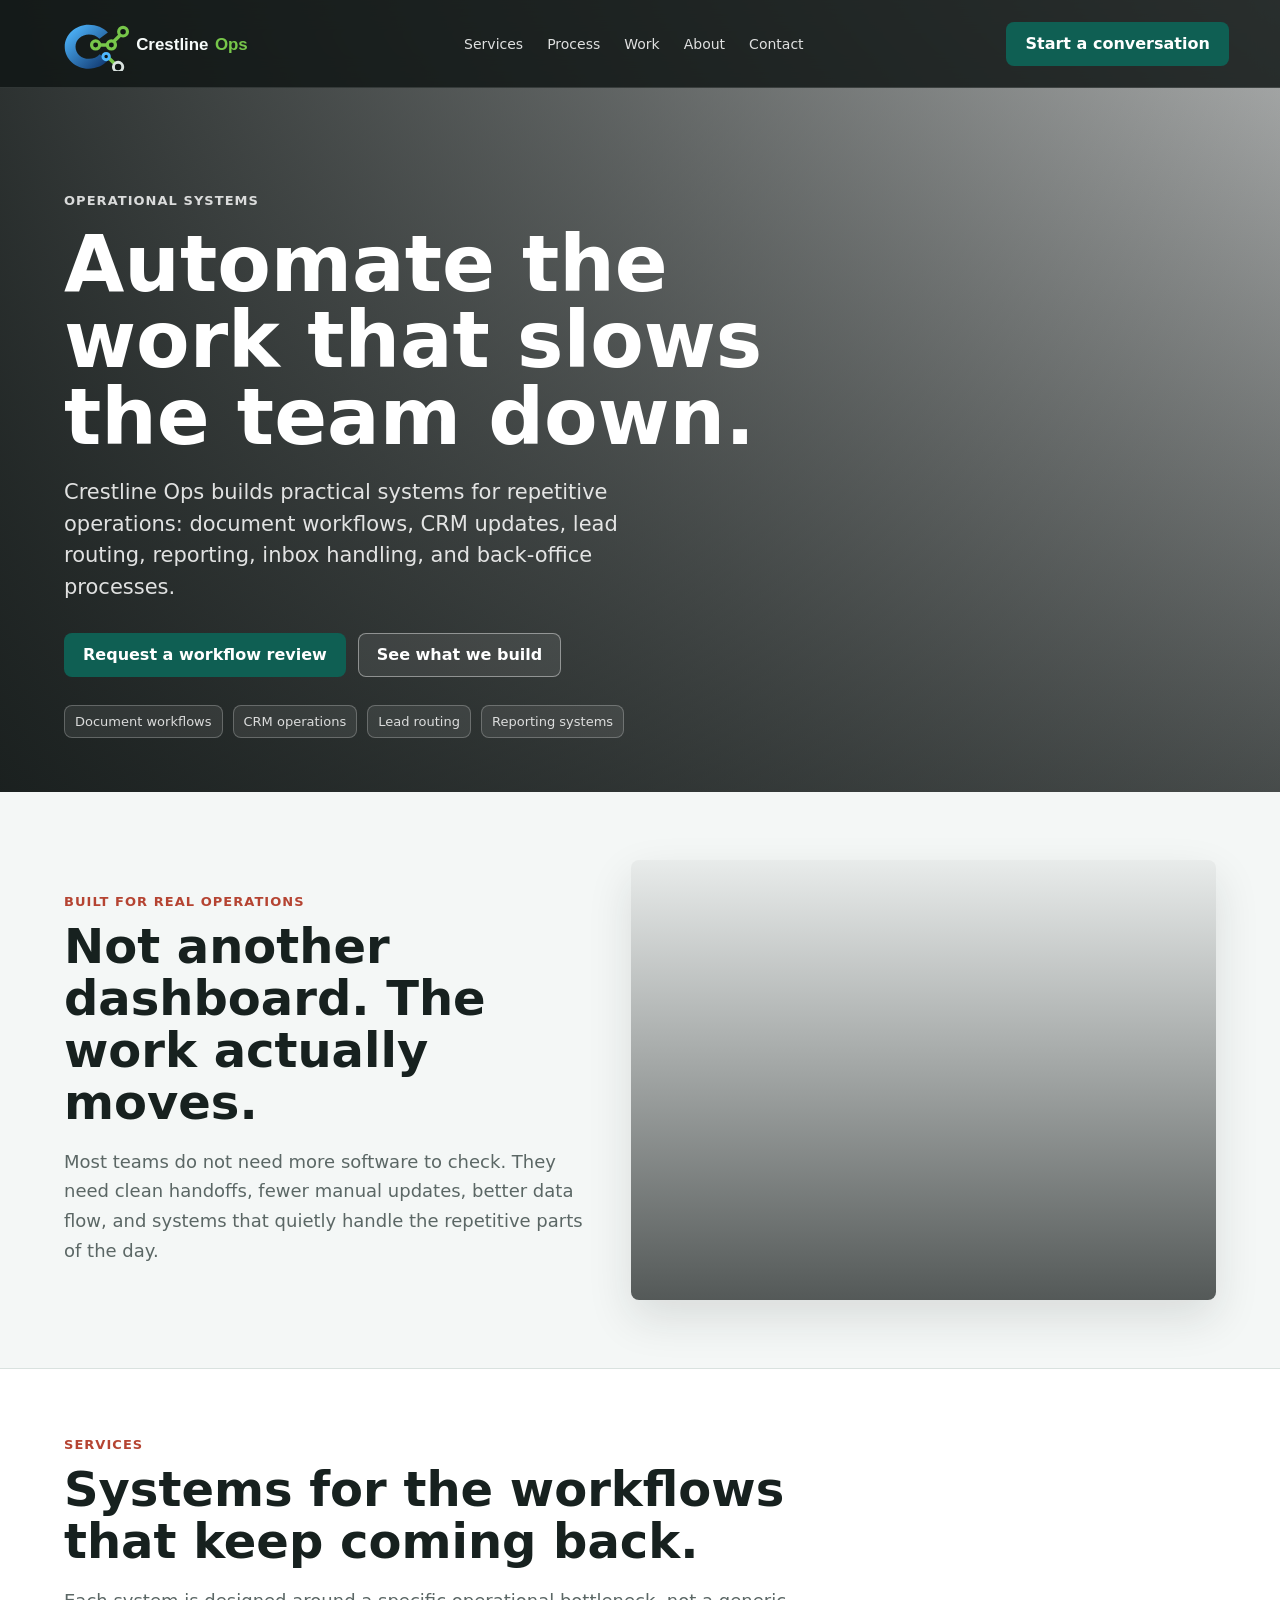
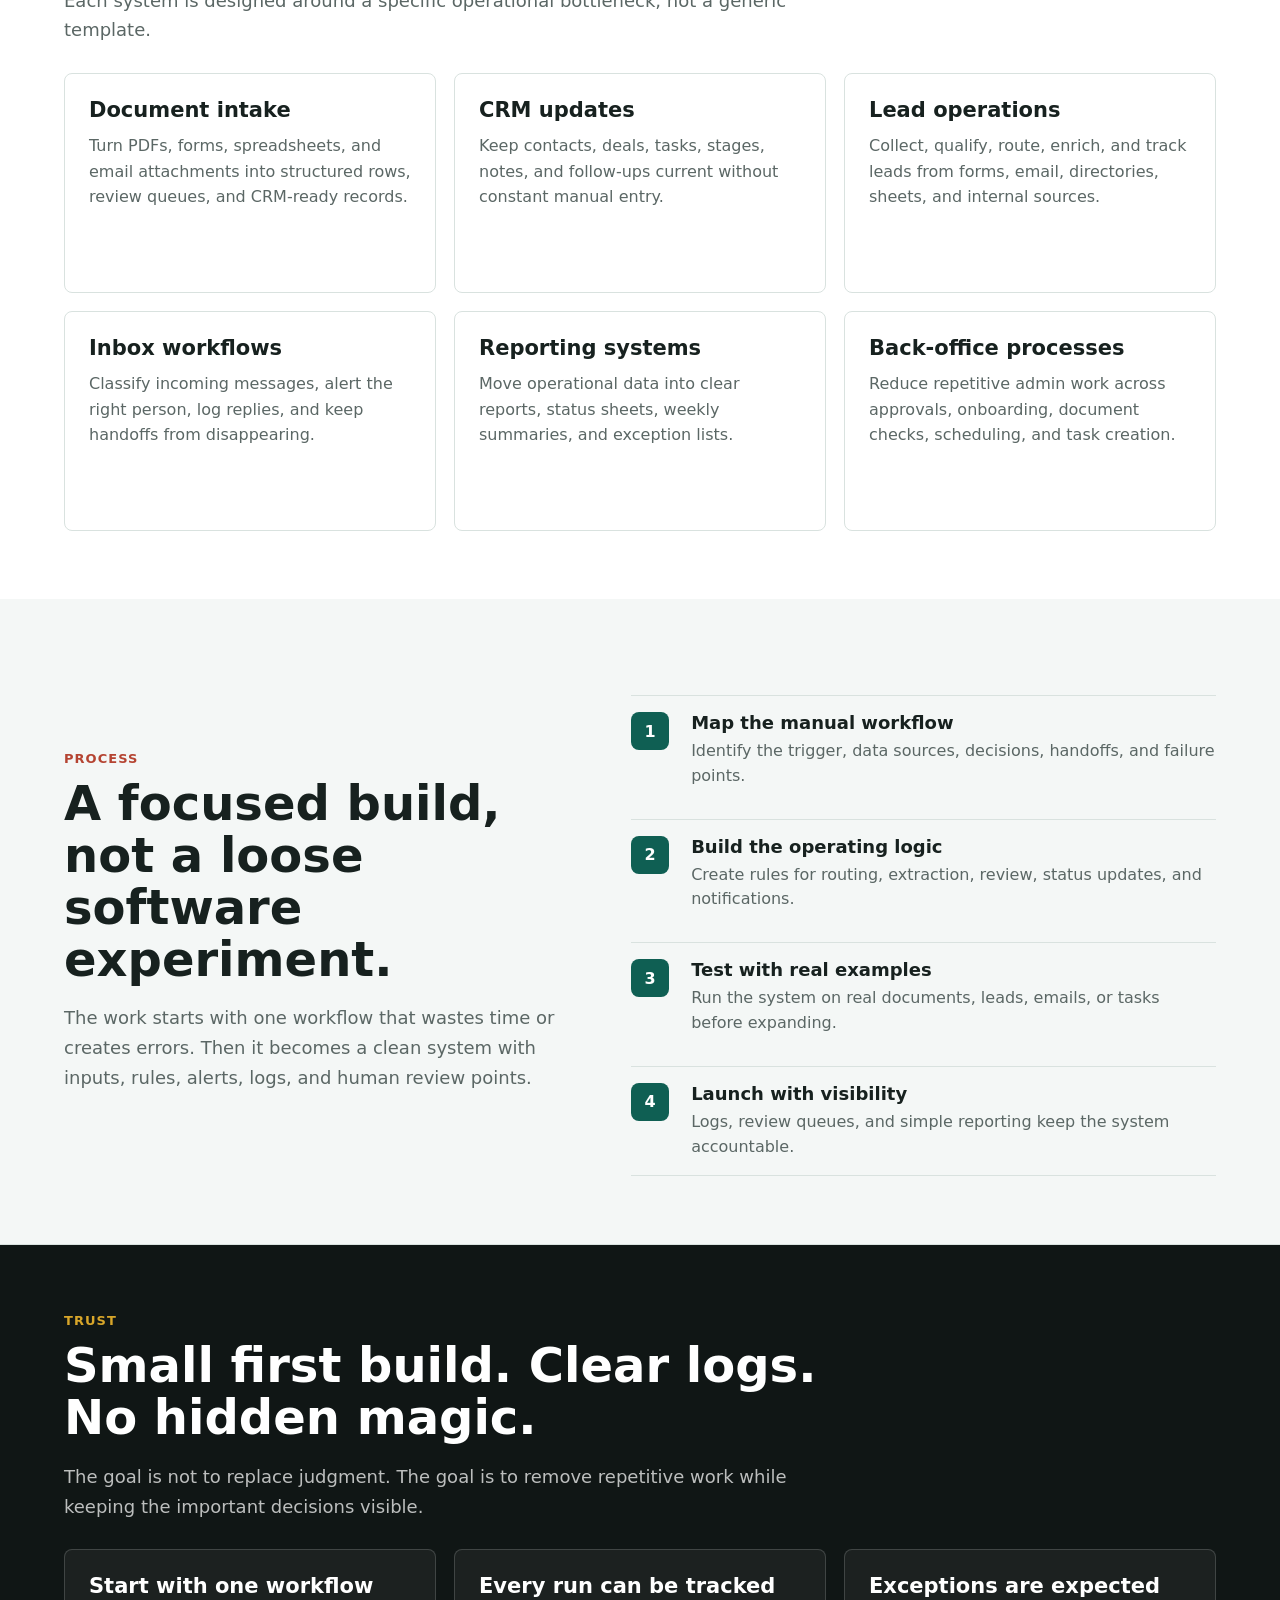
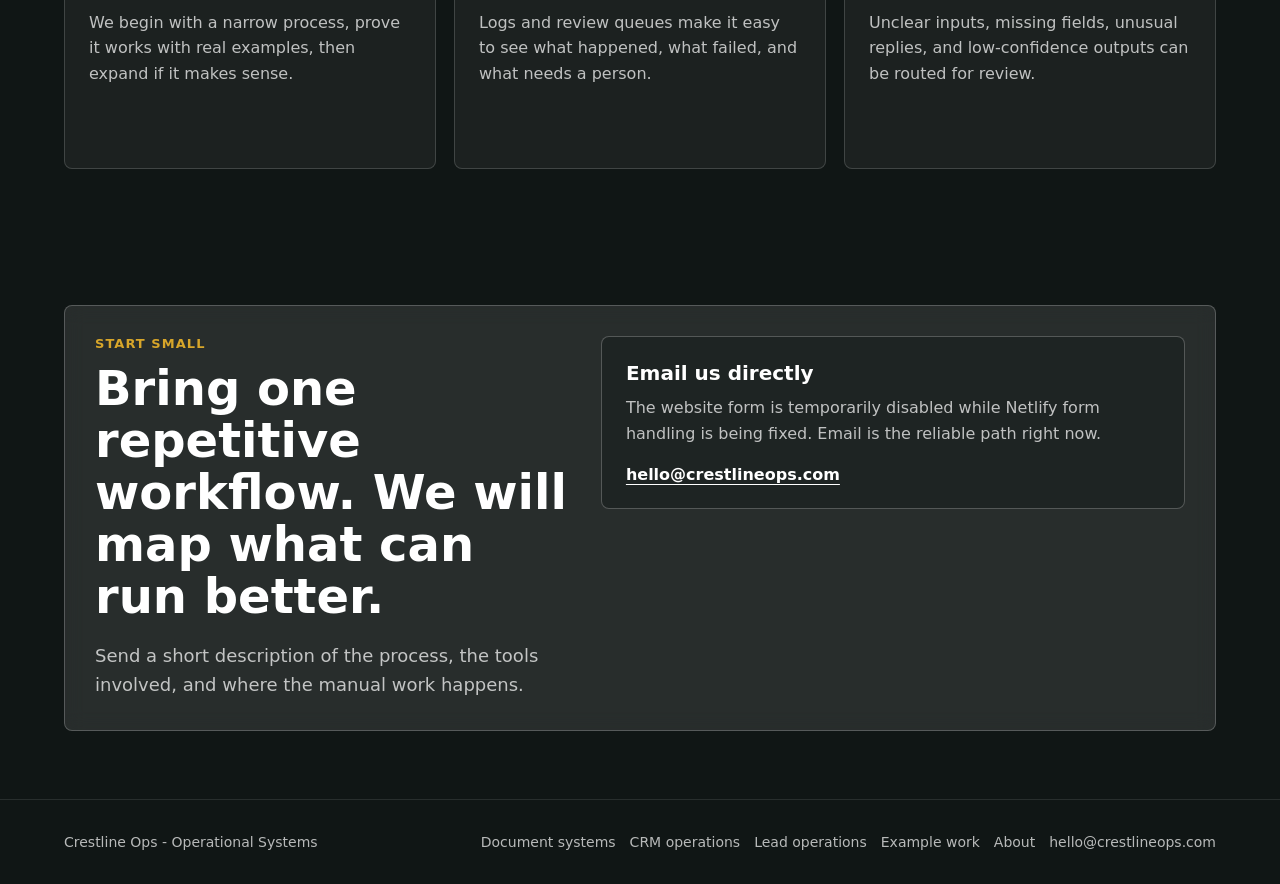
==== commit f16f1065: "Replace broken contact form with reliable email CTA" ====
--- a/index.html
+++ b/index.html
@@ -3,56 +3,44 @@
 <head>
   <meta charset="utf-8">
   <meta name="viewport" content="width=device-width, initial-scale=1">
-  <title>Crestline Ops | Operational Automation Systems</title>
-  <meta name="description" content="Crestline Ops builds practical systems for growing teams: document workflows, CRM updates, lead routing, reporting, inbox operations, and back-office processes.">
+  <title>Crestline Ops | Operational Systems for Growing Teams</title>
+  <meta name="description" content="Crestline Ops builds practical operations systems for document workflows, CRM updates, lead handling, reporting, inbox routing, and back-office handoffs.">
   <meta name="robots" content="index, follow, max-image-preview:large">
   <link rel="canonical" href="https://crestlineops.com/">
   <link rel="manifest" href="/site.webmanifest">
   <link rel="icon" type="image/svg+xml" href="/assets/favicon.svg">
   <meta name="theme-color" content="#0f2f2b">
   <meta property="og:type" content="website">
-  <meta property="og:title" content="Crestline Ops | Operational Automation Systems">
-  <meta property="og:description" content="Systems for document workflows, CRM operations, reporting, inbox routing, and repetitive back-office work.">
+  <meta property="og:title" content="Crestline Ops | Operational Systems for Growing Teams">
+  <meta property="og:description" content="Practical systems for document workflows, CRM operations, reporting, inbox routing, and repetitive back-office work.">
   <meta property="og:url" content="https://crestlineops.com/">
   <meta property="og:image" content="https://crestlineops.com/assets/crestline-ops-logo-wide.svg">
-  <meta name="twitter:card" content="summary_large_image">
   <style>
-    :root{--ink:#17211f;--muted:#5b6765;--surface:#fff;--wash:#f4f7f6;--line:#d9e2df;--green:#0f5f53;--green2:#1f7a68;--red:#b54432;--gold:#d8a62a;--charcoal:#101615;--shadow:0 18px 45px rgba(23,33,31,.12);--max:1160px}
-    *{box-sizing:border-box}html{scroll-behavior:smooth}body{margin:0;font-family:Inter,ui-sans-serif,system-ui,-apple-system,BlinkMacSystemFont,"Segoe UI",sans-serif;color:var(--ink);background:var(--surface)}img{display:block;max-width:100%}a{color:inherit;text-decoration:none}
-    .nav{position:fixed;top:0;left:0;right:0;z-index:30;display:flex;align-items:center;justify-content:space-between;gap:22px;padding:16px clamp(18px,4vw,64px);color:#fff;background:rgba(16,22,21,.82);border-bottom:1px solid rgba(255,255,255,.12);backdrop-filter:blur(14px)}.brand{display:inline-flex;align-items:center}.brand-logo{width:210px;height:auto}.nav-links{display:flex;align-items:center;gap:26px;font-size:14px;color:rgba(255,255,255,.86)}.nav-links a:hover{color:#fff}
-    .button{display:inline-flex;align-items:center;justify-content:center;min-height:44px;padding:12px 18px;border-radius:8px;border:1px solid transparent;font-weight:750;line-height:1;transition:transform 160ms ease,background 160ms ease,border 160ms ease}.button:hover{transform:translateY(-1px)}.button.primary{color:#fff;background:var(--green)}.button.primary:hover{background:var(--green2)}.button.secondary{color:#fff;border-color:rgba(255,255,255,.44);background:rgba(255,255,255,.08)}.button.light{color:var(--ink);border-color:var(--line);background:#fff}
-    .hero{position:relative;display:grid;align-items:end;min-height:88vh;padding:112px clamp(18px,5vw,72px) 54px;color:#fff;overflow:hidden;background:linear-gradient(90deg,rgba(16,22,21,.84),rgba(16,22,21,.56) 46%,rgba(16,22,21,.18)),linear-gradient(180deg,rgba(16,22,21,.20),rgba(16,22,21,.72)),url("https://images.unsplash.com/photo-1556761175-b413da4baf72?auto=format&fit=crop&w=2200&q=82") center/cover}.hero-inner{width:min(760px,100%)}.eyebrow{margin:0 0 18px;color:rgba(255,255,255,.82);font-size:13px;font-weight:750;letter-spacing:.08em;text-transform:uppercase}h1{max-width:760px;margin:0;font-size:clamp(44px,7vw,78px);line-height:.98;letter-spacing:0}.hero-copy{max-width:640px;margin:22px 0 0;color:rgba(255,255,255,.86);font-size:clamp(17px,2vw,21px);line-height:1.5}.hero-actions{display:flex;flex-wrap:wrap;gap:12px;margin-top:30px}.hero-proof{display:flex;flex-wrap:wrap;gap:10px;margin-top:28px;color:rgba(255,255,255,.82);font-size:13px}.hero-proof span{padding:8px 10px;border:1px solid rgba(255,255,255,.24);border-radius:8px;background:rgba(255,255,255,.08)}
-    section{padding:68px clamp(18px,5vw,72px)}.section-inner{max-width:var(--max);margin:0 auto}.section-kicker{margin:0 0 12px;color:var(--red);font-size:13px;font-weight:800;letter-spacing:.08em;text-transform:uppercase}h2{max-width:780px;margin:0;font-size:clamp(31px,4vw,48px);line-height:1.08;letter-spacing:0}.section-lead{max-width:720px;margin:18px 0 0;color:var(--muted);font-size:18px;line-height:1.65}.intro{background:var(--wash);border-bottom:1px solid var(--line)}
-    .intro-grid{display:grid;grid-template-columns:1.2fr .8fr;gap:28px;align-items:stretch;margin-top:28px}.statement{display:grid;align-content:end;min-height:380px;padding:30px;border:1px solid rgba(255,255,255,.18);border-radius:8px;color:#fff;background:linear-gradient(180deg,rgba(16,22,21,.12),rgba(16,22,21,.88)),url("https://images.unsplash.com/photo-1517048676732-d65bc937f952?auto=format&fit=crop&w=1200&q=82") center/cover;box-shadow:var(--shadow);overflow:hidden}.statement p{margin:0;max-width:620px;font-size:clamp(24px,3vw,38px);line-height:1.16}.statement small{display:block;max-width:560px;margin-top:16px;color:rgba(255,255,255,.76);font-size:15px;line-height:1.55}.mini-list{display:grid;gap:12px}.mini-list div,.proof-panel,.service,.system,.trust-item,.faq-item{border:1px solid var(--line);border-radius:8px;background:#fff}.mini-list div{padding:18px}.mini-list strong{display:block;margin-bottom:5px}.mini-list span{color:var(--muted);line-height:1.5}
-    .proof-grid{display:grid;grid-template-columns:.9fr 1.1fr;gap:28px;align-items:start;margin-top:28px}.proof-panel{padding:26px}.proof-panel h3,.system h3,.trust-item h3,.faq-item h3{margin:0 0 10px;font-size:20px;line-height:1.2}.proof-panel p,.system p,.trust-item p,.faq-item p{margin:0;color:var(--muted);line-height:1.6}.metric-row{display:grid;grid-template-columns:repeat(3,1fr);gap:12px;margin-top:20px}.metric{padding:16px;border-radius:8px;background:var(--wash)}.metric strong{display:block;color:var(--green);font-size:26px;line-height:1}.metric span{display:block;margin-top:8px;color:var(--muted);font-size:13px;line-height:1.35}
-    .services-grid,.systems-grid{display:grid;grid-template-columns:repeat(3,1fr);gap:18px;margin-top:28px}.service{min-height:230px;padding:24px}.service-number{color:var(--green);font-size:13px;font-weight:850}.service h3{margin:36px 0 10px;font-size:22px;line-height:1.18}.service p{margin:0;color:var(--muted);line-height:1.6}.split{display:grid;grid-template-columns:.95fr 1.05fr;gap:38px;align-items:center}.photo{min-height:470px;border-radius:8px;background:url("https://images.unsplash.com/photo-1551836022-d5d88e9218df?auto=format&fit=crop&w=1200&q=82") center/cover}.process{display:grid;gap:14px;margin-top:30px}.process-step{display:grid;grid-template-columns:48px 1fr;gap:16px;align-items:start;padding:18px 0;border-top:1px solid var(--line)}.process-step:last-child{border-bottom:1px solid var(--line)}.process-step b{display:grid;place-items:center;width:40px;height:40px;color:#fff;border-radius:8px;background:var(--green)}.process-step h3{margin:0 0 6px;font-size:18px}.process-step p{margin:0;color:var(--muted);line-height:1.55}.system{padding:24px;min-height:300px}.system-tag{display:inline-flex;margin-bottom:30px;padding:7px 10px;border:1px solid var(--line);border-radius:8px;color:var(--green);font-size:13px;font-weight:800;background:var(--wash)}
-    .trust-grid,.faq-grid{display:grid;grid-template-columns:repeat(2,1fr);gap:18px;margin-top:28px}.trust-item,.faq-item{padding:24px}.industries{color:#fff;background:var(--charcoal)}.industries .section-kicker{color:var(--gold)}.industries .section-lead{color:rgba(255,255,255,.72)}.industry-grid{display:grid;grid-template-columns:repeat(4,1fr);gap:14px;margin-top:28px}.industry{min-height:150px;padding:18px;border:1px solid rgba(255,255,255,.16);border-radius:8px;background:rgba(255,255,255,.05)}.industry strong{display:block;margin-bottom:8px;font-size:17px}.industry span{color:rgba(255,255,255,.68);line-height:1.5}.seo-band{padding-top:46px;padding-bottom:46px;background:var(--wash);border-top:1px solid var(--line);border-bottom:1px solid var(--line)}.keyword-row{display:flex;flex-wrap:wrap;gap:10px;margin-top:22px}.keyword-row span{padding:9px 12px;border:1px solid var(--line);border-radius:8px;color:var(--muted);background:#fff;font-size:14px}
-    .cta{color:#fff;background:linear-gradient(90deg,rgba(15,47,43,.94),rgba(15,95,83,.74)),url("https://images.unsplash.com/photo-1497366754035-f200968a6e72?auto=format&fit=crop&w=1800&q=82") center/cover}.cta-box{display:grid;grid-template-columns:.9fr 1.1fr;gap:28px;align-items:start}.cta h2{color:#fff}.cta p{max-width:690px;color:rgba(255,255,255,.78)}.contact-form{display:grid;gap:12px;padding:24px;border:1px solid rgba(255,255,255,.24);border-radius:8px;background:rgba(255,255,255,.1);backdrop-filter:blur(10px)}.contact-form label{display:grid;gap:7px;color:rgba(255,255,255,.82);font-size:13px;font-weight:750}.contact-form input,.contact-form textarea{width:100%;border:1px solid rgba(255,255,255,.32);border-radius:8px;padding:13px 14px;color:#fff;font:inherit;background:rgba(16,22,21,.46);outline:none}.contact-form textarea{min-height:126px;resize:vertical}.contact-form input::placeholder,.contact-form textarea::placeholder{color:rgba(255,255,255,.52)}.contact-form button{width:100%;cursor:pointer}.footer{padding:34px clamp(18px,5vw,72px);color:rgba(255,255,255,.7);background:var(--charcoal);border-top:1px solid rgba(255,255,255,.1)}.footer-inner{max-width:var(--max);margin:0 auto;display:flex;justify-content:space-between;gap:24px;flex-wrap:wrap;font-size:14px}.footer-links{display:flex;flex-wrap:wrap;gap:14px}.footer-links a:hover{color:#fff}
-    @media(max-width:900px){.nav-links{display:none}.intro-grid,.split,.proof-grid,.cta-box{grid-template-columns:1fr}.services-grid,.systems-grid,.trust-grid,.faq-grid,.industry-grid{grid-template-columns:1fr 1fr}.photo{min-height:360px}}
-    @media(max-width:620px){.nav{padding:13px 16px}.brand-logo{width:168px}.hero{min-height:87vh;padding:94px 18px 34px}.hero-actions,.button{width:100%}.services-grid,.systems-grid,.trust-grid,.faq-grid,.industry-grid{grid-template-columns:1fr}.metric-row{grid-template-columns:1fr}section{padding:50px 18px}.statement,.service{padding:20px}}
+    :root{--ink:#17211f;--muted:#5b6765;--wash:#f4f7f6;--line:#d9e2df;--green:#0f5f53;--green2:#1f7a68;--red:#b54432;--gold:#d8a62a;--charcoal:#101615;--max:1160px;--shadow:0 18px 45px rgba(23,33,31,.12)}
+    *{box-sizing:border-box}html{scroll-behavior:smooth}body{margin:0;font-family:Inter,ui-sans-serif,system-ui,-apple-system,BlinkMacSystemFont,"Segoe UI",sans-serif;color:var(--ink);background:#fff}a{color:inherit;text-decoration:none}img{display:block;max-width:100%}
+    .nav{position:fixed;inset:0 0 auto 0;z-index:20;display:flex;align-items:center;justify-content:space-between;gap:22px;padding:16px clamp(18px,4vw,64px);color:#fff;background:rgba(16,22,21,.84);border-bottom:1px solid rgba(255,255,255,.12);backdrop-filter:blur(14px)}.brand-logo{width:210px}.nav-links{display:flex;gap:24px;font-size:14px;color:rgba(255,255,255,.86)}.nav-links a:hover{color:#fff}.button{display:inline-flex;align-items:center;justify-content:center;min-height:44px;padding:12px 18px;border-radius:8px;border:1px solid transparent;font-weight:750;line-height:1}.button.primary{color:#fff;background:var(--green)}.button.primary:hover{background:var(--green2)}.button.secondary{color:#fff;border-color:rgba(255,255,255,.42);background:rgba(255,255,255,.08)}.button.light{color:var(--ink);background:#fff;border-color:var(--line)}
+    .hero{display:grid;align-items:end;min-height:88vh;padding:112px clamp(18px,5vw,72px) 54px;color:#fff;background:linear-gradient(90deg,rgba(16,22,21,.84),rgba(16,22,21,.56) 46%,rgba(16,22,21,.18)),linear-gradient(180deg,rgba(16,22,21,.20),rgba(16,22,21,.72)),url("https://images.unsplash.com/photo-1556761175-b413da4baf72?auto=format&fit=crop&w=2200&q=82") center/cover}.hero-inner{width:min(760px,100%)}.eyebrow{margin:0 0 18px;color:rgba(255,255,255,.82);font-size:13px;font-weight:800;letter-spacing:.08em;text-transform:uppercase}h1{max-width:760px;margin:0;font-size:clamp(44px,7vw,78px);line-height:.98;letter-spacing:0}.hero-copy{max-width:640px;margin:22px 0 0;color:rgba(255,255,255,.86);font-size:clamp(17px,2vw,21px);line-height:1.5}.hero-actions,.hero-proof{display:flex;flex-wrap:wrap;gap:12px;margin-top:30px}.hero-proof{gap:10px;margin-top:28px;color:rgba(255,255,255,.82);font-size:13px}.hero-proof span{padding:8px 10px;border:1px solid rgba(255,255,255,.24);border-radius:8px;background:rgba(255,255,255,.08)}
+    section{padding:68px clamp(18px,5vw,72px)}.inner{max-width:var(--max);margin:0 auto}.kicker{margin:0 0 12px;color:var(--red);font-size:13px;font-weight:800;letter-spacing:.08em;text-transform:uppercase}h2{max-width:800px;margin:0;font-size:clamp(31px,4vw,48px);line-height:1.08;letter-spacing:0}.lead{max-width:740px;margin:18px 0 0;color:var(--muted);font-size:18px;line-height:1.65}.wash{background:var(--wash);border-bottom:1px solid var(--line)}.dark{color:#fff;background:var(--charcoal)}.dark .kicker{color:var(--gold)}.dark .lead,.dark p{color:rgba(255,255,255,.72)}
+    .grid{display:grid;grid-template-columns:repeat(3,1fr);gap:18px;margin-top:28px}.card{min-height:220px;padding:24px;border:1px solid var(--line);border-radius:8px;background:#fff}.card h3{margin:0 0 10px;font-size:21px;line-height:1.2}.card p{margin:0;color:var(--muted);line-height:1.6}.dark .card{border-color:rgba(255,255,255,.16);background:rgba(255,255,255,.05)}.dark .card p{color:rgba(255,255,255,.72)}.split{display:grid;grid-template-columns:.95fr 1.05fr;gap:38px;align-items:center}.photo{min-height:440px;border-radius:8px;background:linear-gradient(180deg,rgba(16,22,21,.05),rgba(16,22,21,.70)),url("https://images.unsplash.com/photo-1517048676732-d65bc937f952?auto=format&fit=crop&w=1200&q=82") center/cover;box-shadow:var(--shadow)}.steps{display:grid;gap:14px;margin-top:28px}.step{display:grid;grid-template-columns:46px 1fr;gap:14px;padding:16px 0;border-top:1px solid var(--line)}.step:last-child{border-bottom:1px solid var(--line)}.step b{display:grid;place-items:center;width:38px;height:38px;border-radius:8px;color:#fff;background:var(--green)}.step h3{margin:0 0 6px;font-size:18px}.step p{margin:0;color:var(--muted);line-height:1.55}
+    .contact-box{display:grid;grid-template-columns:.9fr 1.1fr;gap:28px;align-items:start;padding:30px;border:1px solid rgba(255,255,255,.22);border-radius:8px;background:rgba(255,255,255,.10);backdrop-filter:blur(10px)}.contact-box p{color:rgba(255,255,255,.78)}.contact-panel{padding:24px;border:1px solid rgba(255,255,255,.24);border-radius:8px;background:rgba(16,22,21,.38)}.contact-panel strong{display:block;margin-bottom:10px;color:#fff;font-size:20px}.contact-panel span{display:block;color:rgba(255,255,255,.72);line-height:1.6}.email-line{display:inline-flex;margin-top:18px;color:#fff;font-weight:800;text-decoration:underline;text-underline-offset:4px}.footer{padding:34px clamp(18px,5vw,72px);color:rgba(255,255,255,.7);background:var(--charcoal);border-top:1px solid rgba(255,255,255,.1)}.footer-inner{max-width:var(--max);margin:0 auto;display:flex;justify-content:space-between;gap:24px;flex-wrap:wrap;font-size:14px}.footer-links{display:flex;flex-wrap:wrap;gap:14px}.footer-links a:hover{color:#fff}
+    @media(max-width:900px){.nav-links{display:none}.grid,.split,.contact-box{grid-template-columns:1fr}.photo{min-height:320px}}@media(max-width:620px){.nav{padding:13px 16px}.brand-logo{width:168px}.hero{min-height:87vh;padding:94px 18px 34px}.hero-actions,.button{width:100%}section{padding:50px 18px}.grid{grid-template-columns:1fr}.contact-box{padding:20px}}
   </style>
   <script type="application/ld+json">{"@context":"https://schema.org","@type":"ProfessionalService","name":"Crestline Ops","url":"https://crestlineops.com/","description":"Operational systems for document workflows, CRM updates, lead routing, reporting, inbox operations, and back-office processes.","email":"hello@crestlineops.com","areaServed":"Worldwide","serviceType":["Document processing systems","CRM operations systems","Lead operations systems","Inbox workflow systems","Back-office systems"]}</script>
-  <script type="application/ld+json">{"@context":"https://schema.org","@type":"FAQPage","mainEntity":[{"@type":"Question","name":"Do we need to change our tools?","acceptedAnswer":{"@type":"Answer","text":"No. Most projects are built around the tools already in place, then cleaned up where the handoffs are weak."}},{"@type":"Question","name":"What should we bring first?","acceptedAnswer":{"@type":"Answer","text":"One repeatable workflow, a few real examples, and the place where the final data or task should land."}},{"@type":"Question","name":"What if the input is messy?","acceptedAnswer":{"@type":"Answer","text":"Messy inputs are normal. The system can flag uncertain fields, missing values, and unusual cases for review."}},{"@type":"Question","name":"How fast can a first version be built?","acceptedAnswer":{"@type":"Answer","text":"A focused first system can often be mapped quickly once the workflow, tools, and real examples are clear."}}]}</script>
 </head>
 <body>
   <header class="nav" aria-label="Primary navigation">
-    <a class="brand" href="#top" aria-label="Crestline Ops home"><img class="brand-logo" src="/assets/crestline-ops-logo-wide.svg" alt="Crestline Ops"></a>
-    <nav class="nav-links" aria-label="Site links"><a href="#services">Services</a><a href="#process">Process</a><a href="#industries">Industries</a><a href="#contact">Contact</a></nav>
-    <a class="button primary" href="mailto:hello@crestlineops.com?subject=System%20inquiry">Start a conversation</a>
+    <a href="#top" aria-label="Crestline Ops home"><img class="brand-logo" src="/assets/crestline-ops-logo-wide.svg" alt="Crestline Ops"></a>
+    <nav class="nav-links" aria-label="Site links"><a href="#services">Services</a><a href="#process">Process</a><a href="/work/">Work</a><a href="/about/">About</a><a href="#contact">Contact</a></nav>
+    <a class="button primary" href="mailto:hello@crestlineops.com?subject=Workflow%20review%20request">Start a conversation</a>
   </header>
   <main id="top">
-    <section class="hero"><div class="hero-inner"><p class="eyebrow">Operational Automation Systems</p><h1>Automate the work that slows the team down.</h1><p class="hero-copy">Crestline Ops builds practical systems for repetitive operations: document workflows, CRM updates, lead routing, reporting, inbox handling, and back-office processes.</p><div class="hero-actions"><a class="button primary" href="/#contact">Request a workflow review</a><a class="button secondary" href="#services">See what we build</a></div><div class="hero-proof" aria-label="Core service areas"><span>Document workflows</span><span>CRM operations</span><span>Lead routing</span><span>Reporting systems</span></div></div></section>
-    <section class="intro"><div class="section-inner"><p class="section-kicker">Built for real operations</p><h2>Not another dashboard. The work actually moves.</h2><p class="section-lead">Most teams do not need more software to check. They need clean handoffs, fewer manual updates, better data flow, and systems that quietly handle the repetitive parts of the day.</p><div class="intro-grid"><div class="statement"><p>We turn scattered manual work into clear, accountable operating systems.</p><small>Every build starts with the real process: where requests arrive, who owns the next step, what needs review, and where the final data should land.</small></div><div class="mini-list"><div><strong>Clear inputs</strong><span>Forms, emails, documents, spreadsheets, CRM records, and internal requests.</span></div><div><strong>Reliable routing</strong><span>Tasks move to the right place with context, status, and ownership attached.</span></div><div><strong>Human review where it matters</strong><span>Approvals, uncertain data, customer messages, and exceptions stay visible.</span></div></div></div></div></section>
-    <section><div class="section-inner"><p class="section-kicker">Why it works</p><h2>Useful systems start with the messy details.</h2><p class="section-lead">We look at the work as it really happens: the inboxes, spreadsheets, documents, handoffs, edge cases, and review points that keep slowing the team down.</p><div class="proof-grid"><div class="proof-panel"><h3>Built around your current tools</h3><p>No forced platform switch. The system can fit around Gmail, Google Sheets, CRMs, forms, shared drives, internal trackers, and the way your team already works.</p><div class="metric-row"><div class="metric"><strong>90%</strong><span>routine entry can often be removed after setup</span></div><div class="metric"><strong>1</strong><span>clear workflow to start, then expand</span></div><div class="metric"><strong>0</strong><span>black boxes for sensitive decisions</span></div></div></div><div class="proof-panel"><h3>Human review stays in the right places</h3><p>Good systems do not guess silently. Uncertain data, unusual requests, customer replies, approvals, and exceptions can be flagged before anything important moves forward.</p></div></div></div></section>
-    <section id="services"><div class="section-inner"><p class="section-kicker">Services</p><h2>Systems for the workflows that keep coming back.</h2><p class="section-lead">Each system is designed around a specific operational bottleneck, not a generic template.</p><div class="services-grid"><article class="service"><span class="service-number">01</span><h3>Document intake</h3><p>Turn PDFs, forms, spreadsheets, and email attachments into structured rows, review queues, and CRM-ready records.</p></article><article class="service"><span class="service-number">02</span><h3>CRM updates</h3><p>Keep contacts, deals, tasks, stages, notes, and follow-ups current without constant manual entry.</p></article><article class="service"><span class="service-number">03</span><h3>Lead operations</h3><p>Collect, qualify, route, enrich, and track leads from forms, email, directories, sheets, and internal sources.</p></article><article class="service"><span class="service-number">04</span><h3>Inbox workflows</h3><p>Classify incoming messages, alert the right person, log replies, and keep handoffs from disappearing.</p></article><article class="service"><span class="service-number">05</span><h3>Reporting systems</h3><p>Move operational data into clear reports, status sheets, weekly summaries, and exception lists.</p></article><article class="service"><span class="service-number">06</span><h3>Back-office processes</h3><p>Reduce repetitive admin work across approvals, onboarding, document checks, scheduling, and task creation.</p></article></div></div></section>
-    <section id="process" class="intro"><div class="section-inner split"><div class="photo" role="img" aria-label="Team reviewing an operations workflow"></div><div><p class="section-kicker">Process</p><h2>A focused build, not a loose software experiment.</h2><p class="section-lead">The work starts with one workflow that wastes time or creates errors. Then it becomes a clean system with inputs, rules, alerts, logs, and human review points.</p><div class="process"><div class="process-step"><b>1</b><div><h3>Map the manual workflow</h3><p>Identify the exact trigger, data sources, decisions, handoffs, and failure points.</p></div></div><div class="process-step"><b>2</b><div><h3>Build the operating logic</h3><p>Create the rules for routing, extraction, review, status updates, and notifications.</p></div></div><div class="process-step"><b>3</b><div><h3>Test with real examples</h3><p>Run the system on real documents, leads, emails, or tasks before expanding the workflow.</p></div></div><div class="process-step"><b>4</b><div><h3>Launch with visibility</h3><p>Logs, alerts, review queues, and simple reporting keep the system accountable.</p></div></div></div></div></div></section>
-    <section><div class="section-inner"><p class="section-kicker">Example systems</p><h2>Concrete builds, not vague promises.</h2><p class="section-lead">A first project usually starts with one repeatable workflow that already costs time, creates errors, or delays customer response.</p><div class="systems-grid"><article class="system"><span class="system-tag">Document intake</span><h3>PDF and spreadsheet to clean rows</h3><p>Incoming documents are read, key fields are extracted, uncertain values are flagged, and clean records are sent to a Sheet or CRM for review.</p></article><article class="system"><span class="system-tag">Lead handling</span><h3>Research, qualify, and route leads</h3><p>New companies can be researched, scored, grouped by fit, and prepared for outreach without turning the team into a manual data-entry desk.</p></article><article class="system"><span class="system-tag">Inbox operations</span><h3>Replies and requests stay visible</h3><p>Important replies can be classified, logged, and sent to the right person with context so follow-up does not depend on memory.</p></article></div></div></section>
-    <section id="industries" class="industries"><div class="section-inner"><p class="section-kicker">Where it fits</p><h2>For teams with repetitive work and too many manual handoffs.</h2><p class="section-lead">The best projects usually involve documents, customer requests, operational data, CRM records, lead flow, or recurring internal tasks.</p><div class="industry-grid"><div class="industry"><strong>Real estate</strong><span>Property documents, spreadsheets, CRM rows, leasing workflows, and reporting.</span></div><div class="industry"><strong>Professional services</strong><span>Client intake, document review, task routing, and recurring reporting.</span></div><div class="industry"><strong>Sales teams</strong><span>Lead intake, enrichment, follow-up tracking, inbox alerts, and CRM hygiene.</span></div><div class="industry"><strong>Operations teams</strong><span>Back-office workflows, approvals, exceptions, status updates, and handoffs.</span></div></div></div></section>
-    <section class="seo-band"><div class="section-inner"><p class="section-kicker">Common problems</p><h2>The best fit is work that repeats, but still needs judgment.</h2><p class="section-lead">We help with operational work that has clear patterns, recurring inputs, and enough exceptions that a simple template is not enough.</p><div class="keyword-row" aria-label="Service keywords"><span>document processing</span><span>CRM cleanup and updates</span><span>lead intake and routing</span><span>reply tracking</span><span>operations reporting</span><span>review queues</span><span>back-office handoffs</span></div></div></section>
-    <section><div class="section-inner"><p class="section-kicker">Trust</p><h2>Small first build. Clear logs. No hidden magic.</h2><p class="section-lead">The goal is not to replace judgment. The goal is to remove repetitive work while keeping the important decisions visible.</p><div class="trust-grid"><div class="trust-item"><h3>Start with one workflow</h3><p>We begin with a narrow process, prove it works with real examples, then decide whether it is worth expanding.</p></div><div class="trust-item"><h3>Every run can be tracked</h3><p>Logs, review queues, and clear status fields make it easy to see what happened, what failed, and what needs a person.</p></div><div class="trust-item"><h3>Your tools stay connected</h3><p>Systems can connect to the tools already in use, including email, Sheets, CRMs, forms, files, and internal trackers.</p></div><div class="trust-item"><h3>Exceptions are expected</h3><p>Unclear inputs, missing fields, unusual replies, and low-confidence outputs can be routed for review instead of being forced through.</p></div></div></div></section>
-    <section class="intro"><div class="section-inner"><p class="section-kicker">FAQ</p><h2>Questions buyers usually ask first.</h2><div class="faq-grid"><div class="faq-item"><h3>Do we need to change our tools?</h3><p>No. Most projects are built around the tools already in place, then cleaned up where the handoffs are weak.</p></div><div class="faq-item"><h3>What should we bring first?</h3><p>One repeatable workflow, a few real examples, and the place where the final data or task should land.</p></div><div class="faq-item"><h3>What if the input is messy?</h3><p>Messy inputs are normal. The system can flag uncertain fields, missing values, and unusual cases for review.</p></div><div class="faq-item"><h3>How fast can a first version be built?</h3><p>A focused first system can often be mapped quickly once the workflow, tools, and real examples are clear.</p></div></div></div></section>
-    <section id="contact" class="cta"><div class="section-inner cta-box"><div><p class="section-kicker">Start small</p><h2>Bring one repetitive workflow. We will map what can run better.</h2><p class="section-lead">Send a short description of the process, the tools involved, and where the manual work happens. A useful first build usually starts with one painful workflow.</p></div><form class="contact-form" name="workflow-review" method="POST" data-netlify="true" netlify-honeypot="company_website"><input type="hidden" name="form-name" value="workflow-review"><p hidden><label>Company website <input name="company_website"></label></p><label>Name<input name="name" autocomplete="name" placeholder="Your name" required></label><label>Work email<input type="email" name="email" autocomplete="email" placeholder="you@company.com" required></label><label>Company<input name="company" autocomplete="organization" placeholder="Company name"></label><label>What work should run better?<textarea name="workflow" placeholder="Tell us what your team is still doing manually." required></textarea></label><button class="button light" type="submit">Request a workflow review</button></form></div></section>
+    <section class="hero"><div class="hero-inner"><p class="eyebrow">Operational Systems</p><h1>Automate the work that slows the team down.</h1><p class="hero-copy">Crestline Ops builds practical systems for repetitive operations: document workflows, CRM updates, lead routing, reporting, inbox handling, and back-office processes.</p><div class="hero-actions"><a class="button primary" href="mailto:hello@crestlineops.com?subject=Workflow%20review%20request">Request a workflow review</a><a class="button secondary" href="#services">See what we build</a></div><div class="hero-proof"><span>Document workflows</span><span>CRM operations</span><span>Lead routing</span><span>Reporting systems</span></div></div></section>
+    <section class="wash"><div class="inner split"><div><p class="kicker">Built for real operations</p><h2>Not another dashboard. The work actually moves.</h2><p class="lead">Most teams do not need more software to check. They need clean handoffs, fewer manual updates, better data flow, and systems that quietly handle the repetitive parts of the day.</p></div><div class="photo" role="img" aria-label="Operations workflow review"></div></div></section>
+    <section id="services"><div class="inner"><p class="kicker">Services</p><h2>Systems for the workflows that keep coming back.</h2><p class="lead">Each system is designed around a specific operational bottleneck, not a generic template.</p><div class="grid"><article class="card"><h3>Document intake</h3><p>Turn PDFs, forms, spreadsheets, and email attachments into structured rows, review queues, and CRM-ready records.</p></article><article class="card"><h3>CRM updates</h3><p>Keep contacts, deals, tasks, stages, notes, and follow-ups current without constant manual entry.</p></article><article class="card"><h3>Lead operations</h3><p>Collect, qualify, route, enrich, and track leads from forms, email, directories, sheets, and internal sources.</p></article><article class="card"><h3>Inbox workflows</h3><p>Classify incoming messages, alert the right person, log replies, and keep handoffs from disappearing.</p></article><article class="card"><h3>Reporting systems</h3><p>Move operational data into clear reports, status sheets, weekly summaries, and exception lists.</p></article><article class="card"><h3>Back-office processes</h3><p>Reduce repetitive admin work across approvals, onboarding, document checks, scheduling, and task creation.</p></article></div></div></section>
+    <section id="process" class="wash"><div class="inner split"><div><p class="kicker">Process</p><h2>A focused build, not a loose software experiment.</h2><p class="lead">The work starts with one workflow that wastes time or creates errors. Then it becomes a clean system with inputs, rules, alerts, logs, and human review points.</p></div><div class="steps"><div class="step"><b>1</b><div><h3>Map the manual workflow</h3><p>Identify the trigger, data sources, decisions, handoffs, and failure points.</p></div></div><div class="step"><b>2</b><div><h3>Build the operating logic</h3><p>Create rules for routing, extraction, review, status updates, and notifications.</p></div></div><div class="step"><b>3</b><div><h3>Test with real examples</h3><p>Run the system on real documents, leads, emails, or tasks before expanding.</p></div></div><div class="step"><b>4</b><div><h3>Launch with visibility</h3><p>Logs, review queues, and simple reporting keep the system accountable.</p></div></div></div></div></section>
+    <section class="dark"><div class="inner"><p class="kicker">Trust</p><h2>Small first build. Clear logs. No hidden magic.</h2><p class="lead">The goal is not to replace judgment. The goal is to remove repetitive work while keeping the important decisions visible.</p><div class="grid"><article class="card"><h3>Start with one workflow</h3><p>We begin with a narrow process, prove it works with real examples, then expand if it makes sense.</p></article><article class="card"><h3>Every run can be tracked</h3><p>Logs and review queues make it easy to see what happened, what failed, and what needs a person.</p></article><article class="card"><h3>Exceptions are expected</h3><p>Unclear inputs, missing fields, unusual replies, and low-confidence outputs can be routed for review.</p></article></div></div></section>
+    <section id="contact" class="dark"><div class="inner contact-box"><div><p class="kicker">Start small</p><h2>Bring one repetitive workflow. We will map what can run better.</h2><p class="lead">Send a short description of the process, the tools involved, and where the manual work happens.</p></div><div class="contact-panel"><strong>Email us directly</strong><span>The website form is temporarily disabled while Netlify form handling is being fixed. Email is the reliable path right now.</span><a class="email-line" href="mailto:hello@crestlineops.com?subject=Workflow%20review%20request&body=Hi%20Crestline%20Ops%2C%0A%0AI%20want%20to%20review%20a%20workflow.%0A%0ACompany%3A%0AWorkflow%3A%0ATools%20we%20use%3A%0A%0AThanks%2C">hello@crestlineops.com</a></div></div></section>
   </main>
-  <footer class="footer"><div class="footer-inner"><span>Crestline Ops - Operational Automation Systems</span><div class="footer-links"><a href="/document-processing-systems/">Document systems</a><a href="/crm-operations-systems/">CRM operations</a><a href="/lead-operations-systems/">Lead operations</a><a href="mailto:hello@crestlineops.com">hello@crestlineops.com</a></div></div></footer>
+  <footer class="footer"><div class="footer-inner"><span>Crestline Ops - Operational Systems</span><div class="footer-links"><a href="/document-processing-systems/">Document systems</a><a href="/crm-operations-systems/">CRM operations</a><a href="/lead-operations-systems/">Lead operations</a><a href="/work/">Example work</a><a href="/about/">About</a><a href="mailto:hello@crestlineops.com">hello@crestlineops.com</a></div></div></footer>
 </body>
 </html>
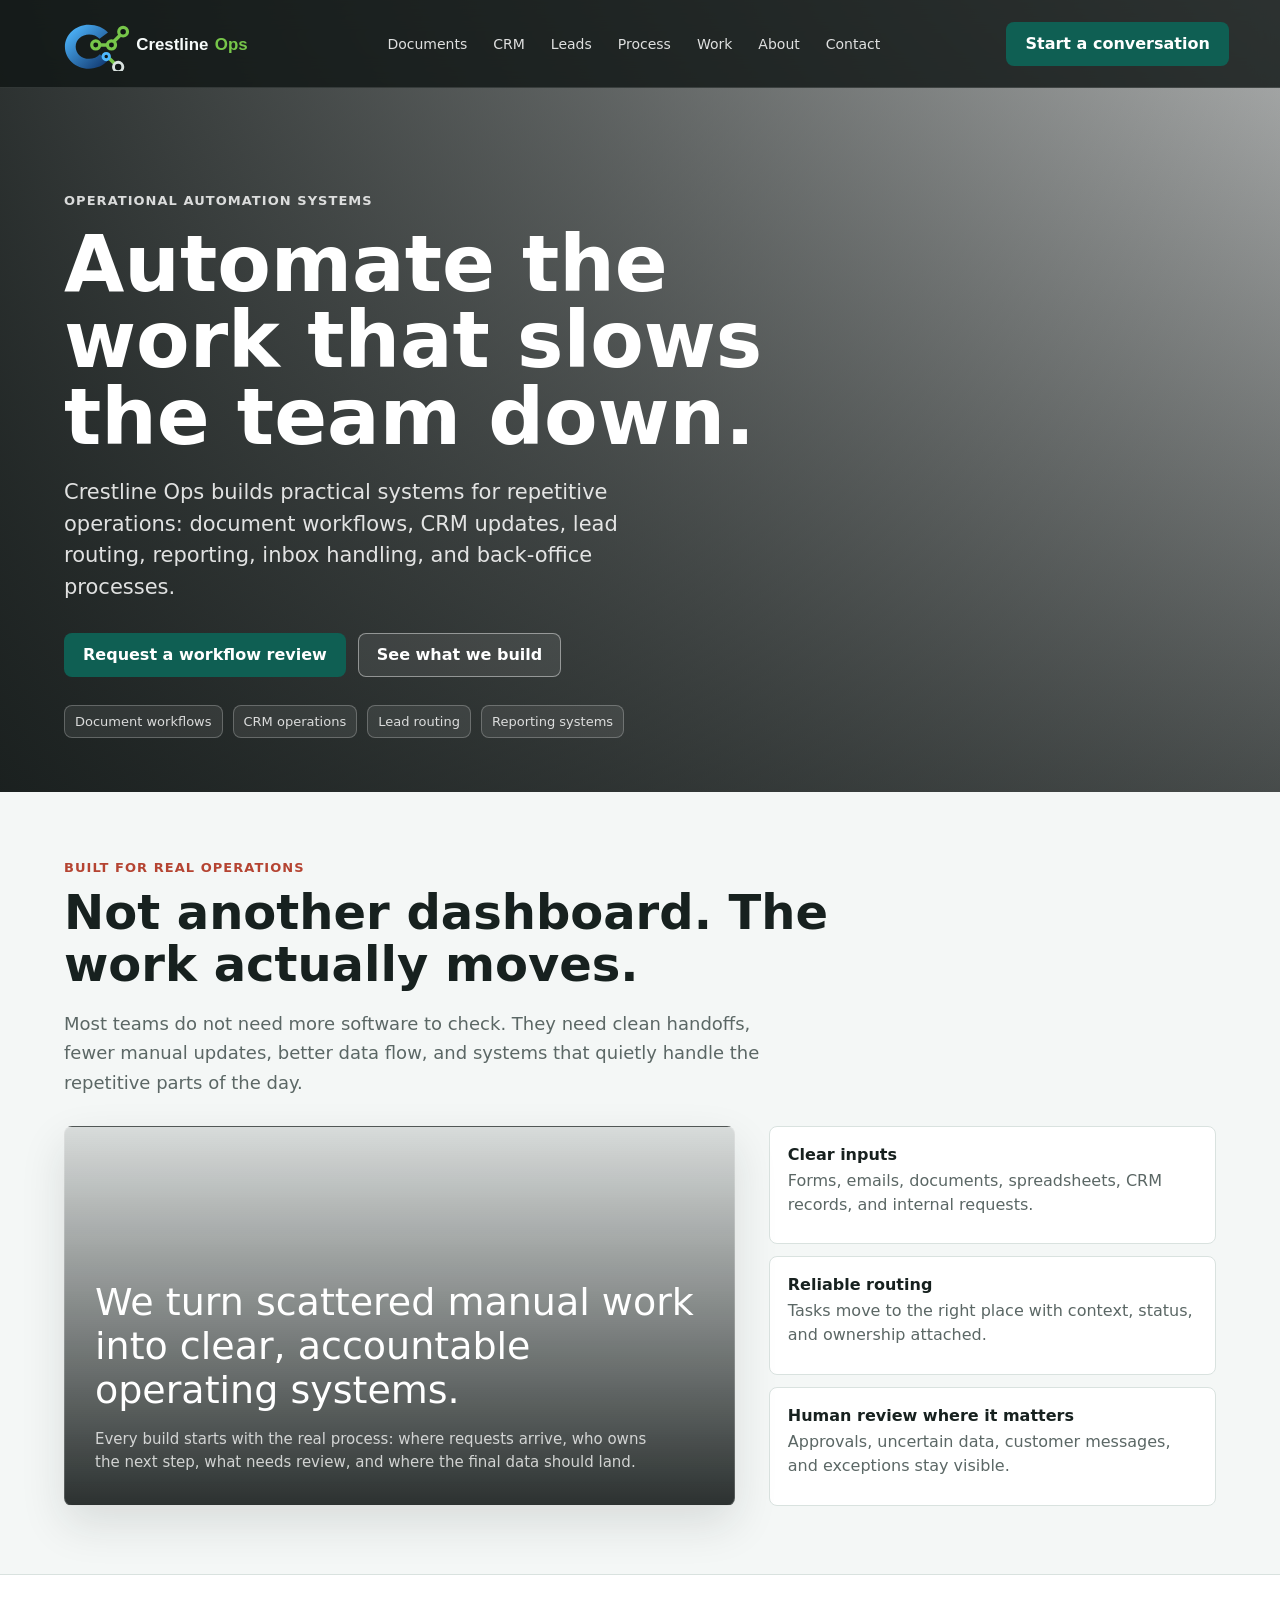
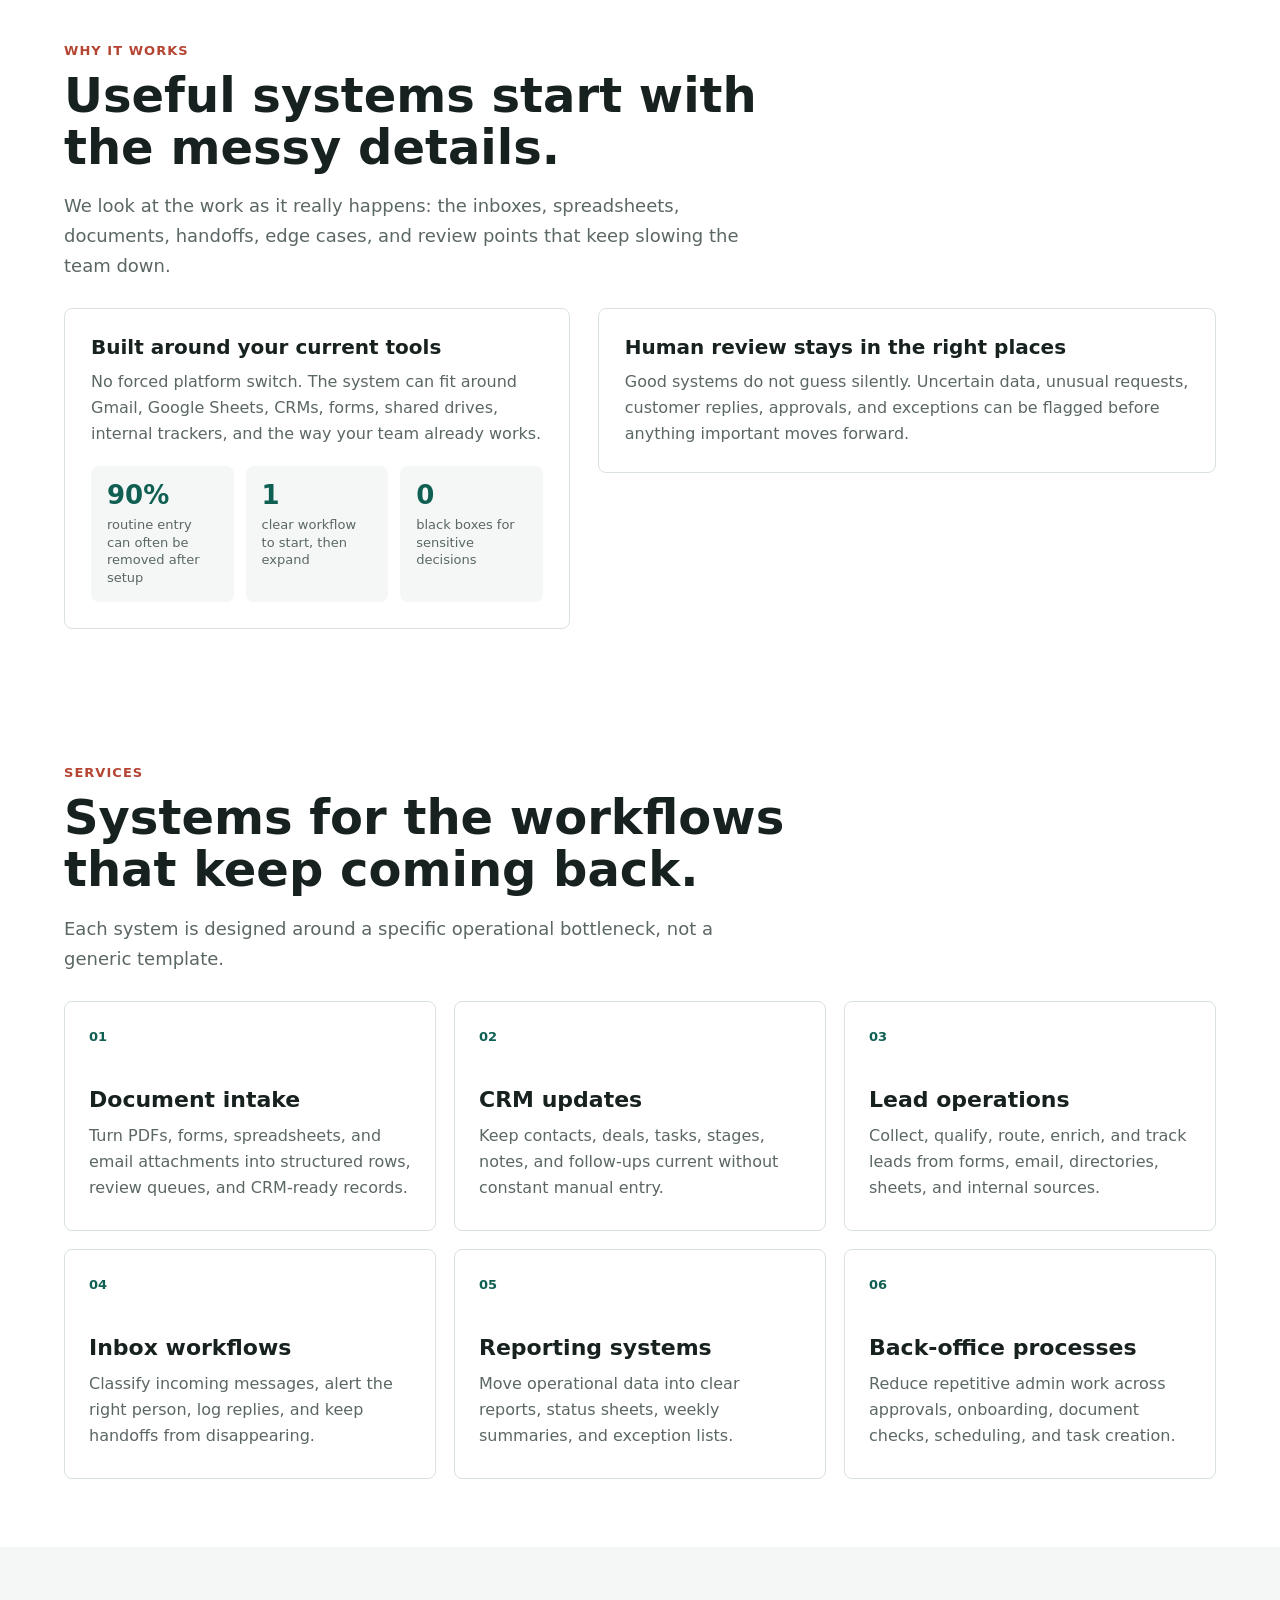
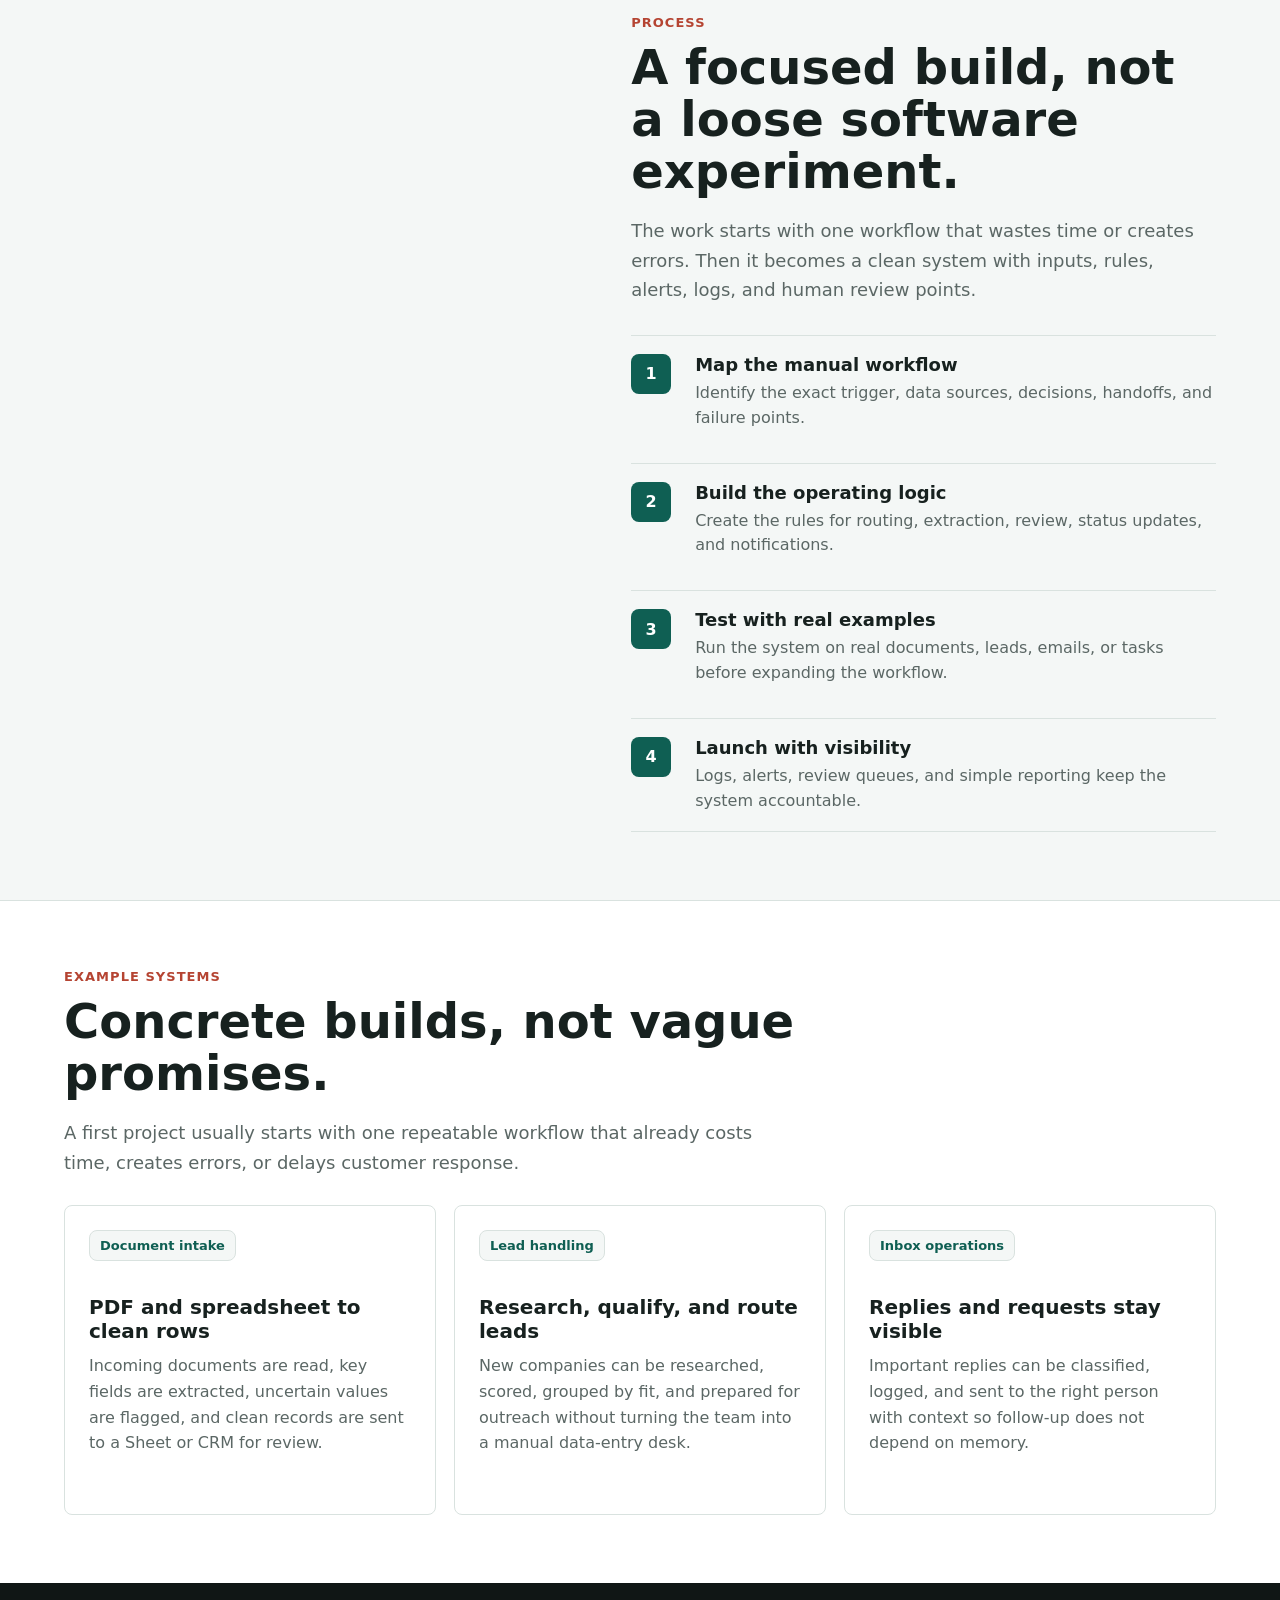
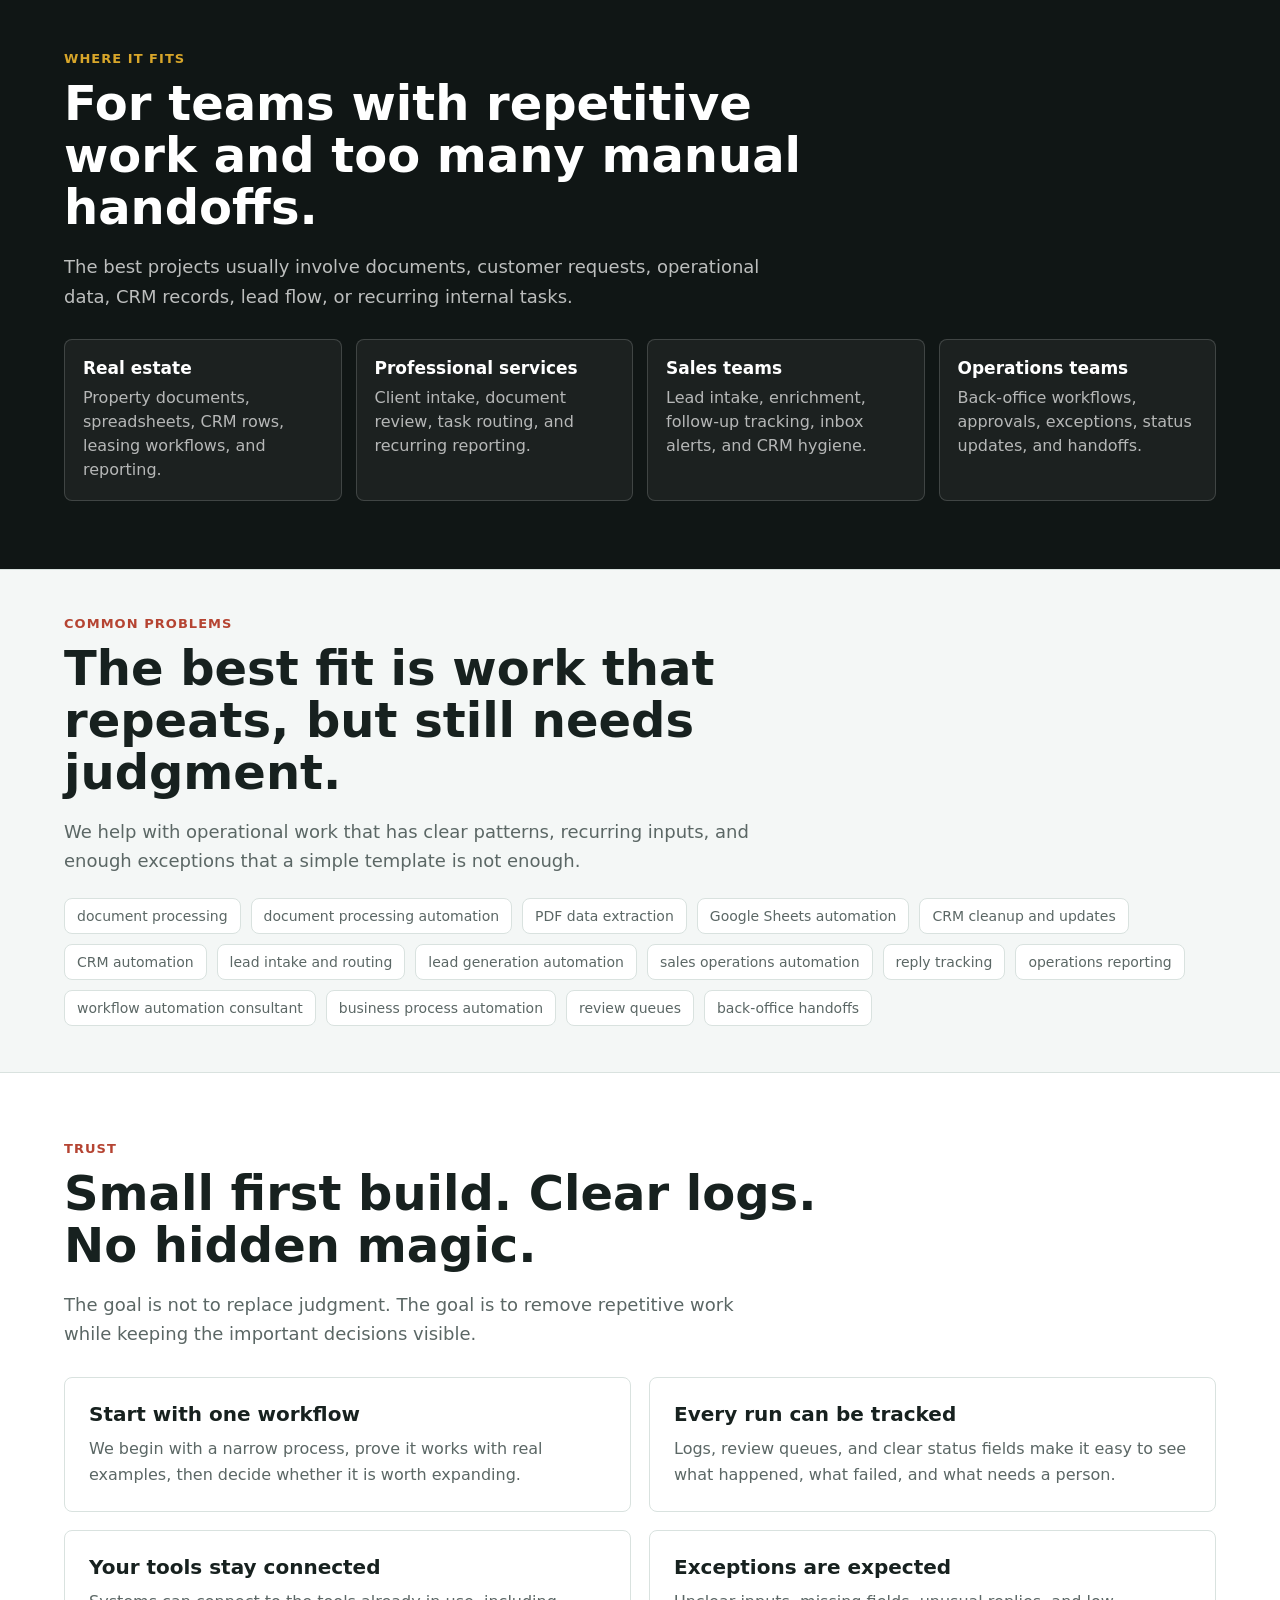
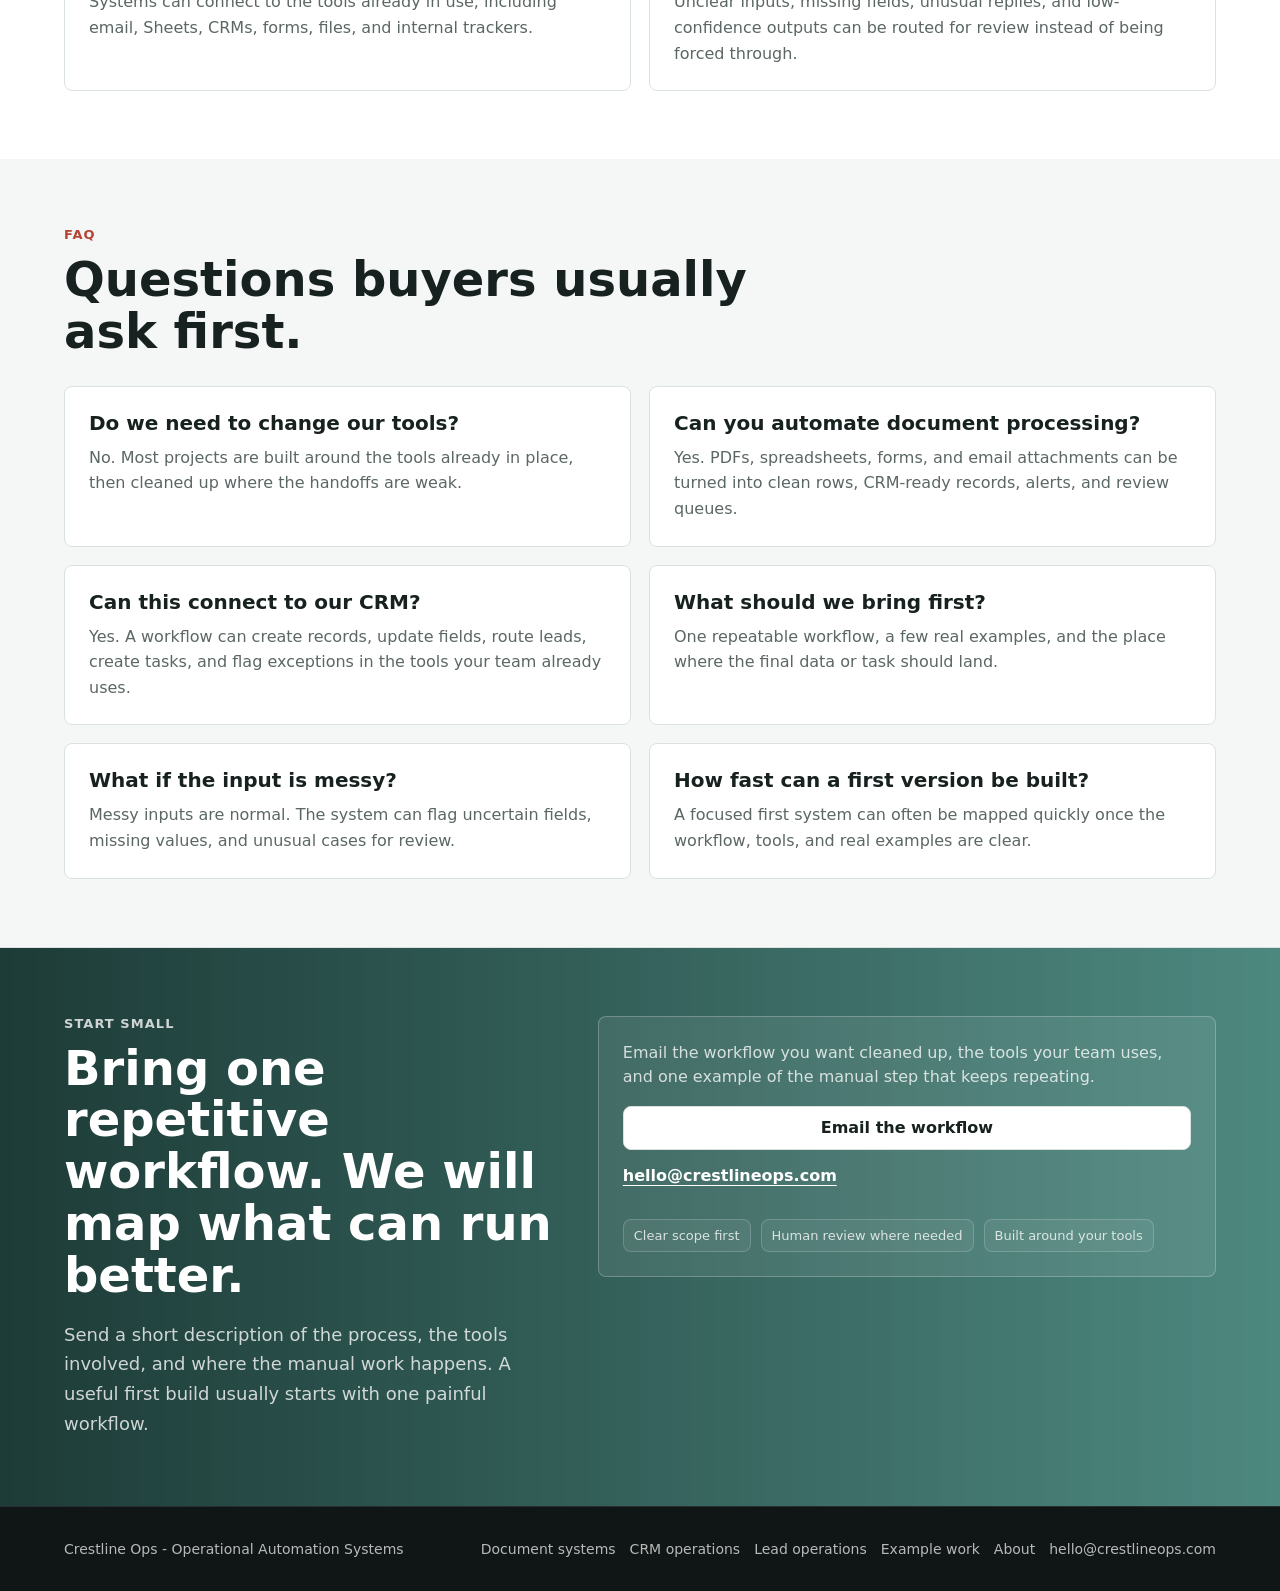
==== commit 341c190a: "Improve site navigation and SEO" ====
--- a/index.html
+++ b/index.html
@@ -3,44 +3,1170 @@
 <head>
   <meta charset="utf-8">
   <meta name="viewport" content="width=device-width, initial-scale=1">
-  <title>Crestline Ops | Operational Systems for Growing Teams</title>
-  <meta name="description" content="Crestline Ops builds practical operations systems for document workflows, CRM updates, lead handling, reporting, inbox routing, and back-office handoffs.">
+  <title>Crestline Ops | Workflow Automation Systems for Growing Teams</title>
+  <meta name="description" content="Crestline Ops builds workflow automation systems for document processing, CRM operations, lead handling, inbox routing, reporting, and repetitive back-office work.">
   <meta name="robots" content="index, follow, max-image-preview:large">
   <link rel="canonical" href="https://crestlineops.com/">
   <link rel="manifest" href="/site.webmanifest">
   <link rel="icon" type="image/svg+xml" href="/assets/favicon.svg">
+  <link rel="icon" type="image/png" sizes="192x192" href="/assets/favicon-192.png">
+  <link rel="apple-touch-icon" href="/assets/favicon-192.png">
+  <link rel="stylesheet" href="/assets/site-enhancements.css">
   <meta name="theme-color" content="#0f2f2b">
+
   <meta property="og:type" content="website">
-  <meta property="og:title" content="Crestline Ops | Operational Systems for Growing Teams">
-  <meta property="og:description" content="Practical systems for document workflows, CRM operations, reporting, inbox routing, and repetitive back-office work.">
+  <meta property="og:title" content="Crestline Ops | Workflow Automation Systems for Growing Teams">
+  <meta property="og:description" content="Workflow automation systems for document processing, CRM operations, lead handling, inbox routing, reporting, and repetitive back-office work.">
   <meta property="og:url" content="https://crestlineops.com/">
   <meta property="og:image" content="https://crestlineops.com/assets/crestline-ops-logo-wide.svg">
+  <meta name="twitter:card" content="summary_large_image">
+
   <style>
-    :root{--ink:#17211f;--muted:#5b6765;--wash:#f4f7f6;--line:#d9e2df;--green:#0f5f53;--green2:#1f7a68;--red:#b54432;--gold:#d8a62a;--charcoal:#101615;--max:1160px;--shadow:0 18px 45px rgba(23,33,31,.12)}
-    *{box-sizing:border-box}html{scroll-behavior:smooth}body{margin:0;font-family:Inter,ui-sans-serif,system-ui,-apple-system,BlinkMacSystemFont,"Segoe UI",sans-serif;color:var(--ink);background:#fff}a{color:inherit;text-decoration:none}img{display:block;max-width:100%}
-    .nav{position:fixed;inset:0 0 auto 0;z-index:20;display:flex;align-items:center;justify-content:space-between;gap:22px;padding:16px clamp(18px,4vw,64px);color:#fff;background:rgba(16,22,21,.84);border-bottom:1px solid rgba(255,255,255,.12);backdrop-filter:blur(14px)}.brand-logo{width:210px}.nav-links{display:flex;gap:24px;font-size:14px;color:rgba(255,255,255,.86)}.nav-links a:hover{color:#fff}.button{display:inline-flex;align-items:center;justify-content:center;min-height:44px;padding:12px 18px;border-radius:8px;border:1px solid transparent;font-weight:750;line-height:1}.button.primary{color:#fff;background:var(--green)}.button.primary:hover{background:var(--green2)}.button.secondary{color:#fff;border-color:rgba(255,255,255,.42);background:rgba(255,255,255,.08)}.button.light{color:var(--ink);background:#fff;border-color:var(--line)}
-    .hero{display:grid;align-items:end;min-height:88vh;padding:112px clamp(18px,5vw,72px) 54px;color:#fff;background:linear-gradient(90deg,rgba(16,22,21,.84),rgba(16,22,21,.56) 46%,rgba(16,22,21,.18)),linear-gradient(180deg,rgba(16,22,21,.20),rgba(16,22,21,.72)),url("https://images.unsplash.com/photo-1556761175-b413da4baf72?auto=format&fit=crop&w=2200&q=82") center/cover}.hero-inner{width:min(760px,100%)}.eyebrow{margin:0 0 18px;color:rgba(255,255,255,.82);font-size:13px;font-weight:800;letter-spacing:.08em;text-transform:uppercase}h1{max-width:760px;margin:0;font-size:clamp(44px,7vw,78px);line-height:.98;letter-spacing:0}.hero-copy{max-width:640px;margin:22px 0 0;color:rgba(255,255,255,.86);font-size:clamp(17px,2vw,21px);line-height:1.5}.hero-actions,.hero-proof{display:flex;flex-wrap:wrap;gap:12px;margin-top:30px}.hero-proof{gap:10px;margin-top:28px;color:rgba(255,255,255,.82);font-size:13px}.hero-proof span{padding:8px 10px;border:1px solid rgba(255,255,255,.24);border-radius:8px;background:rgba(255,255,255,.08)}
-    section{padding:68px clamp(18px,5vw,72px)}.inner{max-width:var(--max);margin:0 auto}.kicker{margin:0 0 12px;color:var(--red);font-size:13px;font-weight:800;letter-spacing:.08em;text-transform:uppercase}h2{max-width:800px;margin:0;font-size:clamp(31px,4vw,48px);line-height:1.08;letter-spacing:0}.lead{max-width:740px;margin:18px 0 0;color:var(--muted);font-size:18px;line-height:1.65}.wash{background:var(--wash);border-bottom:1px solid var(--line)}.dark{color:#fff;background:var(--charcoal)}.dark .kicker{color:var(--gold)}.dark .lead,.dark p{color:rgba(255,255,255,.72)}
-    .grid{display:grid;grid-template-columns:repeat(3,1fr);gap:18px;margin-top:28px}.card{min-height:220px;padding:24px;border:1px solid var(--line);border-radius:8px;background:#fff}.card h3{margin:0 0 10px;font-size:21px;line-height:1.2}.card p{margin:0;color:var(--muted);line-height:1.6}.dark .card{border-color:rgba(255,255,255,.16);background:rgba(255,255,255,.05)}.dark .card p{color:rgba(255,255,255,.72)}.split{display:grid;grid-template-columns:.95fr 1.05fr;gap:38px;align-items:center}.photo{min-height:440px;border-radius:8px;background:linear-gradient(180deg,rgba(16,22,21,.05),rgba(16,22,21,.70)),url("https://images.unsplash.com/photo-1517048676732-d65bc937f952?auto=format&fit=crop&w=1200&q=82") center/cover;box-shadow:var(--shadow)}.steps{display:grid;gap:14px;margin-top:28px}.step{display:grid;grid-template-columns:46px 1fr;gap:14px;padding:16px 0;border-top:1px solid var(--line)}.step:last-child{border-bottom:1px solid var(--line)}.step b{display:grid;place-items:center;width:38px;height:38px;border-radius:8px;color:#fff;background:var(--green)}.step h3{margin:0 0 6px;font-size:18px}.step p{margin:0;color:var(--muted);line-height:1.55}
-    .contact-box{display:grid;grid-template-columns:.9fr 1.1fr;gap:28px;align-items:start;padding:30px;border:1px solid rgba(255,255,255,.22);border-radius:8px;background:rgba(255,255,255,.10);backdrop-filter:blur(10px)}.contact-box p{color:rgba(255,255,255,.78)}.contact-panel{padding:24px;border:1px solid rgba(255,255,255,.24);border-radius:8px;background:rgba(16,22,21,.38)}.contact-panel strong{display:block;margin-bottom:10px;color:#fff;font-size:20px}.contact-panel span{display:block;color:rgba(255,255,255,.72);line-height:1.6}.email-line{display:inline-flex;margin-top:18px;color:#fff;font-weight:800;text-decoration:underline;text-underline-offset:4px}.footer{padding:34px clamp(18px,5vw,72px);color:rgba(255,255,255,.7);background:var(--charcoal);border-top:1px solid rgba(255,255,255,.1)}.footer-inner{max-width:var(--max);margin:0 auto;display:flex;justify-content:space-between;gap:24px;flex-wrap:wrap;font-size:14px}.footer-links{display:flex;flex-wrap:wrap;gap:14px}.footer-links a:hover{color:#fff}
-    @media(max-width:900px){.nav-links{display:none}.grid,.split,.contact-box{grid-template-columns:1fr}.photo{min-height:320px}}@media(max-width:620px){.nav{padding:13px 16px}.brand-logo{width:168px}.hero{min-height:87vh;padding:94px 18px 34px}.hero-actions,.button{width:100%}section{padding:50px 18px}.grid{grid-template-columns:1fr}.contact-box{padding:20px}}
+    :root {
+      --ink: #17211f;
+      --muted: #5b6765;
+      --surface: #ffffff;
+      --wash: #f4f7f6;
+      --line: #d9e2df;
+      --green: #0f5f53;
+      --green-2: #1f7a68;
+      --red: #b54432;
+      --gold: #d8a62a;
+      --charcoal: #101615;
+      --shadow: 0 18px 45px rgba(23, 33, 31, 0.12);
+      --max: 1160px;
+    }
+
+    * {
+      box-sizing: border-box;
+    }
+
+    html {
+      scroll-behavior: smooth;
+    }
+
+    body {
+      margin: 0;
+      font-family: Inter, ui-sans-serif, system-ui, -apple-system, BlinkMacSystemFont, "Segoe UI", sans-serif;
+      color: var(--ink);
+      background: var(--surface);
+    }
+
+    img {
+      display: block;
+      max-width: 100%;
+    }
+
+    a {
+      color: inherit;
+      text-decoration: none;
+    }
+
+    .nav {
+      position: fixed;
+      top: 0;
+      left: 0;
+      right: 0;
+      z-index: 30;
+      display: flex;
+      align-items: center;
+      justify-content: space-between;
+      gap: 22px;
+      padding: 16px clamp(18px, 4vw, 64px);
+      color: #fff;
+      background: rgba(16, 22, 21, 0.82);
+      border-bottom: 1px solid rgba(255,255,255,0.12);
+      backdrop-filter: blur(14px);
+    }
+
+    .brand {
+      display: inline-flex;
+      align-items: center;
+      padding: 0;
+      border: 0;
+      border-radius: 0;
+      background: transparent;
+    }
+
+    .brand-logo {
+      width: 210px;
+      height: auto;
+      object-fit: contain;
+    }
+
+    .nav-links {
+      display: flex;
+      align-items: center;
+      gap: 26px;
+      font-size: 14px;
+      color: rgba(255,255,255,0.86);
+    }
+
+    .nav-links a:hover {
+      color: #fff;
+    }
+
+    .button {
+      display: inline-flex;
+      align-items: center;
+      justify-content: center;
+      min-height: 44px;
+      padding: 12px 18px;
+      border-radius: 8px;
+      border: 1px solid transparent;
+      font-weight: 750;
+      line-height: 1;
+      transition: transform 160ms ease, background 160ms ease, border 160ms ease;
+    }
+
+    .button:hover {
+      transform: translateY(-1px);
+    }
+
+    .button.primary {
+      color: #fff;
+      background: var(--green);
+    }
+
+    .button.primary:hover {
+      background: var(--green-2);
+    }
+
+    .button.secondary {
+      color: #fff;
+      border-color: rgba(255,255,255,0.44);
+      background: rgba(255,255,255,0.08);
+    }
+
+    .button.light {
+      color: var(--ink);
+      border-color: var(--line);
+      background: #fff;
+    }
+
+    .hero {
+      position: relative;
+      display: grid;
+      align-items: end;
+      min-height: 88vh;
+      padding: 112px clamp(18px, 5vw, 72px) 54px;
+      color: #fff;
+      overflow: hidden;
+      background:
+        linear-gradient(90deg, rgba(16,22,21,0.84), rgba(16,22,21,0.56) 46%, rgba(16,22,21,0.18)),
+        linear-gradient(180deg, rgba(16,22,21,0.20), rgba(16,22,21,0.72)),
+        url("https://images.unsplash.com/photo-1556761175-b413da4baf72?auto=format&fit=crop&w=2200&q=82") center/cover;
+    }
+
+    .hero-inner {
+      width: min(760px, 100%);
+    }
+
+    .eyebrow {
+      margin: 0 0 18px;
+      color: rgba(255,255,255,0.82);
+      font-size: 13px;
+      font-weight: 750;
+      letter-spacing: 0.08em;
+      text-transform: uppercase;
+    }
+
+    h1 {
+      max-width: 760px;
+      margin: 0;
+      font-size: clamp(44px, 7vw, 78px);
+      line-height: 0.98;
+      letter-spacing: 0;
+    }
+
+    .hero-copy {
+      max-width: 640px;
+      margin: 22px 0 0;
+      color: rgba(255,255,255,0.86);
+      font-size: clamp(17px, 2vw, 21px);
+      line-height: 1.5;
+    }
+
+    .hero-actions {
+      display: flex;
+      flex-wrap: wrap;
+      gap: 12px;
+      margin-top: 30px;
+    }
+
+    .hero-proof {
+      display: flex;
+      flex-wrap: wrap;
+      gap: 10px;
+      margin-top: 28px;
+      color: rgba(255,255,255,0.82);
+      font-size: 13px;
+    }
+
+    .hero-proof span {
+      padding: 8px 10px;
+      border: 1px solid rgba(255,255,255,0.24);
+      border-radius: 8px;
+      background: rgba(255,255,255,0.08);
+    }
+
+    section {
+      padding: 68px clamp(18px, 5vw, 72px);
+    }
+
+    .section-inner {
+      max-width: var(--max);
+      margin: 0 auto;
+    }
+
+    .section-kicker {
+      margin: 0 0 12px;
+      color: var(--red);
+      font-size: 13px;
+      font-weight: 800;
+      letter-spacing: 0.08em;
+      text-transform: uppercase;
+    }
+
+    h2 {
+      max-width: 780px;
+      margin: 0;
+      font-size: clamp(31px, 4vw, 48px);
+      line-height: 1.08;
+      letter-spacing: 0;
+    }
+
+    .section-lead {
+      max-width: 720px;
+      margin: 18px 0 0;
+      color: var(--muted);
+      font-size: 18px;
+      line-height: 1.65;
+    }
+
+    .intro {
+      background: var(--wash);
+      border-bottom: 1px solid var(--line);
+    }
+
+    .intro-grid {
+      display: grid;
+      grid-template-columns: 1.2fr 0.8fr;
+      gap: 34px;
+      align-items: stretch;
+      margin-top: 28px;
+    }
+
+    .statement {
+      position: relative;
+      display: grid;
+      align-content: end;
+      min-height: 380px;
+      padding: 30px;
+      border: 1px solid rgba(255,255,255,0.18);
+      border-radius: 8px;
+      color: #fff;
+      background:
+        linear-gradient(180deg, rgba(16,22,21,0.12), rgba(16,22,21,0.88)),
+        url("https://images.unsplash.com/photo-1517048676732-d65bc937f952?auto=format&fit=crop&w=1200&q=82") center/cover;
+      box-shadow: var(--shadow);
+      overflow: hidden;
+    }
+
+    .statement p {
+      margin: 0;
+      max-width: 620px;
+      font-size: clamp(24px, 3vw, 38px);
+      line-height: 1.16;
+      letter-spacing: 0;
+    }
+
+    .statement small {
+      display: block;
+      max-width: 560px;
+      margin-top: 16px;
+      color: rgba(255,255,255,0.76);
+      font-size: 15px;
+      line-height: 1.55;
+    }
+
+    .mini-list {
+      display: grid;
+      gap: 12px;
+    }
+
+    .mini-list div {
+      padding: 18px;
+      border: 1px solid var(--line);
+      border-radius: 8px;
+      background: #fff;
+    }
+
+    .mini-list strong {
+      display: block;
+      margin-bottom: 5px;
+    }
+
+    .mini-list span {
+      color: var(--muted);
+      line-height: 1.5;
+    }
+
+    .proof-grid {
+      display: grid;
+      grid-template-columns: 0.9fr 1.1fr;
+      gap: 28px;
+      align-items: start;
+      margin-top: 28px;
+    }
+
+    .proof-panel {
+      padding: 26px;
+      border: 1px solid var(--line);
+      border-radius: 8px;
+      background: #fff;
+    }
+
+    .proof-panel h3,
+    .system h3,
+    .trust-item h3,
+    .faq-item h3 {
+      margin: 0 0 10px;
+      font-size: 20px;
+      line-height: 1.2;
+    }
+
+    .proof-panel p,
+    .system p,
+    .trust-item p,
+    .faq-item p {
+      margin: 0;
+      color: var(--muted);
+      line-height: 1.6;
+    }
+
+    .metric-row {
+      display: grid;
+      grid-template-columns: repeat(3, 1fr);
+      gap: 12px;
+      margin-top: 20px;
+    }
+
+    .metric {
+      padding: 16px;
+      border-radius: 8px;
+      background: var(--wash);
+    }
+
+    .metric strong {
+      display: block;
+      color: var(--green);
+      font-size: 26px;
+      line-height: 1;
+    }
+
+    .metric span {
+      display: block;
+      margin-top: 8px;
+      color: var(--muted);
+      font-size: 13px;
+      line-height: 1.35;
+    }
+
+    .services-grid {
+      display: grid;
+      grid-template-columns: repeat(3, 1fr);
+      gap: 18px;
+      margin-top: 28px;
+    }
+
+    .service {
+      min-height: 230px;
+      padding: 24px;
+      border: 1px solid var(--line);
+      border-radius: 8px;
+      background: #fff;
+    }
+
+    .service-number {
+      color: var(--green);
+      font-size: 13px;
+      font-weight: 850;
+    }
+
+    .service h3 {
+      margin: 42px 0 10px;
+      font-size: 22px;
+      line-height: 1.18;
+    }
+
+    .service p {
+      margin: 0;
+      color: var(--muted);
+      line-height: 1.6;
+    }
+
+    .split {
+      display: grid;
+      grid-template-columns: 0.95fr 1.05fr;
+      gap: 38px;
+      align-items: center;
+    }
+
+    .photo {
+      min-height: 470px;
+      border-radius: 8px;
+      background: url("https://images.unsplash.com/photo-1551836022-d5d88e9218df?auto=format&fit=crop&w=1200&q=82") center/cover;
+    }
+
+    .process {
+      display: grid;
+      gap: 14px;
+      margin-top: 30px;
+    }
+
+    .process-step {
+      display: grid;
+      grid-template-columns: 48px 1fr;
+      gap: 16px;
+      align-items: start;
+      padding: 18px 0;
+      border-top: 1px solid var(--line);
+    }
+
+    .process-step:last-child {
+      border-bottom: 1px solid var(--line);
+    }
+
+    .process-step b {
+      display: grid;
+      place-items: center;
+      width: 40px;
+      height: 40px;
+      color: #fff;
+      border-radius: 8px;
+      background: var(--green);
+    }
+
+    .process-step h3 {
+      margin: 0 0 6px;
+      font-size: 18px;
+    }
+
+    .process-step p {
+      margin: 0;
+      color: var(--muted);
+      line-height: 1.55;
+    }
+
+    .systems-grid {
+      display: grid;
+      grid-template-columns: repeat(3, 1fr);
+      gap: 18px;
+      margin-top: 28px;
+    }
+
+    .system {
+      padding: 24px;
+      border: 1px solid var(--line);
+      border-radius: 8px;
+      background: #fff;
+      min-height: 310px;
+    }
+
+    .system-tag {
+      display: inline-flex;
+      margin-bottom: 34px;
+      padding: 7px 10px;
+      border: 1px solid var(--line);
+      border-radius: 8px;
+      color: var(--green);
+      font-size: 13px;
+      font-weight: 800;
+      background: var(--wash);
+    }
+
+    .trust-grid,
+    .faq-grid {
+      display: grid;
+      grid-template-columns: repeat(2, 1fr);
+      gap: 18px;
+      margin-top: 28px;
+    }
+
+    .trust-item,
+    .faq-item {
+      padding: 24px;
+      border: 1px solid var(--line);
+      border-radius: 8px;
+      background: #fff;
+    }
+
+    .industries {
+      color: #fff;
+      background: var(--charcoal);
+    }
+
+    .industries .section-kicker {
+      color: var(--gold);
+    }
+
+    .industries .section-lead {
+      color: rgba(255,255,255,0.72);
+    }
+
+    .industry-grid {
+      display: grid;
+      grid-template-columns: repeat(4, 1fr);
+      gap: 14px;
+      margin-top: 28px;
+    }
+
+    .industry {
+      min-height: 150px;
+      padding: 18px;
+      border: 1px solid rgba(255,255,255,0.16);
+      border-radius: 8px;
+      background: rgba(255,255,255,0.05);
+    }
+
+    .industry strong {
+      display: block;
+      margin-bottom: 8px;
+      font-size: 17px;
+    }
+
+    .industry span {
+      color: rgba(255,255,255,0.68);
+      line-height: 1.5;
+    }
+
+    .seo-band {
+      padding-top: 46px;
+      padding-bottom: 46px;
+      background: var(--wash);
+      border-top: 1px solid var(--line);
+      border-bottom: 1px solid var(--line);
+    }
+
+    .keyword-row {
+      display: flex;
+      flex-wrap: wrap;
+      gap: 10px;
+      margin-top: 22px;
+    }
+
+    .keyword-row span {
+      padding: 9px 12px;
+      border: 1px solid var(--line);
+      border-radius: 8px;
+      color: var(--muted);
+      background: #fff;
+      font-size: 14px;
+    }
+
+    .cta {
+      color: #fff;
+      background:
+        linear-gradient(90deg, rgba(15,47,43,0.94), rgba(15,95,83,0.74)),
+        url("https://images.unsplash.com/photo-1497366754035-f200968a6e72?auto=format&fit=crop&w=1800&q=82") center/cover;
+    }
+
+    .cta-box {
+      display: grid;
+      grid-template-columns: 0.9fr 1.1fr;
+      gap: 28px;
+      align-items: start;
+    }
+
+    .cta h2 {
+      color: #fff;
+    }
+
+    .cta p {
+      max-width: 690px;
+      color: rgba(255,255,255,0.78);
+    }
+
+    .contact-form {
+      display: grid;
+      gap: 12px;
+      padding: 24px;
+      border: 1px solid rgba(255,255,255,0.24);
+      border-radius: 8px;
+      background: rgba(255,255,255,0.1);
+      backdrop-filter: blur(10px);
+    }
+
+    .contact-form label {
+      display: grid;
+      gap: 7px;
+      color: rgba(255,255,255,0.82);
+      font-size: 13px;
+      font-weight: 750;
+    }
+
+    .contact-form input,
+    .contact-form textarea {
+      width: 100%;
+      border: 1px solid rgba(255,255,255,0.32);
+      border-radius: 8px;
+      padding: 13px 14px;
+      color: #fff;
+      font: inherit;
+      background: rgba(16,22,21,0.46);
+      outline: none;
+    }
+
+    .contact-form textarea {
+      min-height: 126px;
+      resize: vertical;
+    }
+
+    .contact-form input::placeholder,
+    .contact-form textarea::placeholder {
+      color: rgba(255,255,255,0.52);
+    }
+
+    .contact-form button {
+      width: 100%;
+      cursor: pointer;
+    }
+
+    .footer {
+      padding: 34px clamp(18px, 5vw, 72px);
+      color: rgba(255,255,255,0.7);
+      background: var(--charcoal);
+      border-top: 1px solid rgba(255,255,255,0.1);
+    }
+
+    .footer-inner {
+      max-width: var(--max);
+      margin: 0 auto;
+      display: flex;
+      justify-content: space-between;
+      gap: 24px;
+      flex-wrap: wrap;
+      font-size: 14px;
+    }
+
+    .footer-links {
+      display: flex;
+      flex-wrap: wrap;
+      gap: 14px;
+    }
+
+    .footer-links a:hover {
+      color: #fff;
+    }
+
+    @media (max-width: 900px) {
+      .nav-links {
+        display: none;
+      }
+
+      .intro-grid,
+      .split,
+      .proof-grid,
+      .cta-box {
+        grid-template-columns: 1fr;
+      }
+
+      .services-grid,
+      .systems-grid,
+      .trust-grid,
+      .faq-grid,
+      .industry-grid {
+        grid-template-columns: 1fr 1fr;
+      }
+
+      .photo {
+        min-height: 360px;
+      }
+    }
+
+    @media (max-width: 620px) {
+      .nav {
+        padding: 13px 16px;
+      }
+
+      .brand {
+        padding: 0;
+      }
+
+      .brand-logo {
+        width: 168px;
+      }
+
+      .hero {
+        min-height: 87vh;
+        padding: 94px 18px 34px;
+      }
+
+      .hero-actions,
+      .button {
+        width: 100%;
+      }
+
+      .services-grid,
+      .systems-grid,
+      .trust-grid,
+      .faq-grid,
+      .industry-grid {
+        grid-template-columns: 1fr;
+      }
+
+      .metric-row {
+        grid-template-columns: 1fr;
+      }
+
+      section {
+        padding: 50px 18px;
+      }
+
+      .statement,
+      .service {
+        padding: 20px;
+      }
+    }
   </style>
-  <script type="application/ld+json">{"@context":"https://schema.org","@type":"ProfessionalService","name":"Crestline Ops","url":"https://crestlineops.com/","description":"Operational systems for document workflows, CRM updates, lead routing, reporting, inbox operations, and back-office processes.","email":"hello@crestlineops.com","areaServed":"Worldwide","serviceType":["Document processing systems","CRM operations systems","Lead operations systems","Inbox workflow systems","Back-office systems"]}</script>
+
+  <script type="application/ld+json">
+  {
+    "@context": "https://schema.org",
+    "@type": "ProfessionalService",
+    "name": "Crestline Ops",
+    "url": "https://crestlineops.com/",
+    "description": "Workflow automation systems for growing teams, including document processing, CRM operations, lead handling, reporting, inbox operations, and back-office processes.",
+    "email": "hello@crestlineops.com",
+    "areaServed": "Worldwide",
+    "serviceType": [
+      "Business process automation",
+      "Workflow automation",
+      "CRM automation",
+      "Document automation",
+      "Document processing automation",
+      "Lead generation automation",
+      "Back-office automation",
+      "Operations automation"
+    ]
+  }
+  </script>
+
+  <script type="application/ld+json">
+  {
+    "@context": "https://schema.org",
+    "@type": "FAQPage",
+    "mainEntity": [
+      {
+        "@type": "Question",
+        "name": "What does Crestline Ops automate?",
+        "acceptedAnswer": {
+          "@type": "Answer",
+          "text": "Crestline Ops builds automation systems for repetitive operational work such as document intake, CRM updates, lead routing, reporting, inbox workflows, and back-office processes."
+        }
+      },
+      {
+        "@type": "Question",
+        "name": "Can you automate document processing?",
+        "acceptedAnswer": {
+          "@type": "Answer",
+          "text": "Yes. Crestline Ops can build document processing automation for PDFs, spreadsheets, email attachments, and forms, with review queues for missing or uncertain fields."
+        }
+      },
+      {
+        "@type": "Question",
+        "name": "Can you connect workflow automation to a CRM?",
+        "acceptedAnswer": {
+          "@type": "Answer",
+          "text": "Yes. Workflow automation can be connected to CRMs, Google Sheets, inboxes, forms, task tools, and reporting workflows depending on the process."
+        }
+      },
+      {
+        "@type": "Question",
+        "name": "Can automation connect to existing tools?",
+        "acceptedAnswer": {
+          "@type": "Answer",
+          "text": "Yes. Systems can be designed around tools teams already use, including Google Sheets, Gmail, CRMs, forms, databases, and internal workflows."
+        }
+      },
+      {
+        "@type": "Question",
+        "name": "Is every project fully automated?",
+        "acceptedAnswer": {
+          "@type": "Answer",
+          "text": "No. The goal is practical automation with human review where needed, especially for uncertain data, customer communication, approvals, and sensitive operational decisions."
+        }
+      }
+    ]
+  }
+  </script>
 </head>
 <body>
   <header class="nav" aria-label="Primary navigation">
-    <a href="#top" aria-label="Crestline Ops home"><img class="brand-logo" src="/assets/crestline-ops-logo-wide.svg" alt="Crestline Ops"></a>
-    <nav class="nav-links" aria-label="Site links"><a href="#services">Services</a><a href="#process">Process</a><a href="/work/">Work</a><a href="/about/">About</a><a href="#contact">Contact</a></nav>
-    <a class="button primary" href="mailto:hello@crestlineops.com?subject=Workflow%20review%20request">Start a conversation</a>
+    <a class="brand" href="#top" aria-label="Crestline Ops home">
+      <img class="brand-logo" src="/assets/crestline-ops-logo-wide.svg" alt="Crestline Ops">
+    </a>
+    <nav class="nav-links" aria-label="Site links">
+      <a href="/document-processing-systems/">Documents</a>
+      <a href="/crm-operations-systems/">CRM</a>
+      <a href="/lead-operations-systems/">Leads</a>
+      <a href="#process">Process</a>
+      <a href="/work/">Work</a>
+      <a href="/about/">About</a>
+      <a href="#contact">Contact</a>
+    </nav>
+    <a class="button primary nav-cta" href="#contact">Start a conversation</a>
   </header>
+
   <main id="top">
-    <section class="hero"><div class="hero-inner"><p class="eyebrow">Operational Systems</p><h1>Automate the work that slows the team down.</h1><p class="hero-copy">Crestline Ops builds practical systems for repetitive operations: document workflows, CRM updates, lead routing, reporting, inbox handling, and back-office processes.</p><div class="hero-actions"><a class="button primary" href="mailto:hello@crestlineops.com?subject=Workflow%20review%20request">Request a workflow review</a><a class="button secondary" href="#services">See what we build</a></div><div class="hero-proof"><span>Document workflows</span><span>CRM operations</span><span>Lead routing</span><span>Reporting systems</span></div></div></section>
-    <section class="wash"><div class="inner split"><div><p class="kicker">Built for real operations</p><h2>Not another dashboard. The work actually moves.</h2><p class="lead">Most teams do not need more software to check. They need clean handoffs, fewer manual updates, better data flow, and systems that quietly handle the repetitive parts of the day.</p></div><div class="photo" role="img" aria-label="Operations workflow review"></div></div></section>
-    <section id="services"><div class="inner"><p class="kicker">Services</p><h2>Systems for the workflows that keep coming back.</h2><p class="lead">Each system is designed around a specific operational bottleneck, not a generic template.</p><div class="grid"><article class="card"><h3>Document intake</h3><p>Turn PDFs, forms, spreadsheets, and email attachments into structured rows, review queues, and CRM-ready records.</p></article><article class="card"><h3>CRM updates</h3><p>Keep contacts, deals, tasks, stages, notes, and follow-ups current without constant manual entry.</p></article><article class="card"><h3>Lead operations</h3><p>Collect, qualify, route, enrich, and track leads from forms, email, directories, sheets, and internal sources.</p></article><article class="card"><h3>Inbox workflows</h3><p>Classify incoming messages, alert the right person, log replies, and keep handoffs from disappearing.</p></article><article class="card"><h3>Reporting systems</h3><p>Move operational data into clear reports, status sheets, weekly summaries, and exception lists.</p></article><article class="card"><h3>Back-office processes</h3><p>Reduce repetitive admin work across approvals, onboarding, document checks, scheduling, and task creation.</p></article></div></div></section>
-    <section id="process" class="wash"><div class="inner split"><div><p class="kicker">Process</p><h2>A focused build, not a loose software experiment.</h2><p class="lead">The work starts with one workflow that wastes time or creates errors. Then it becomes a clean system with inputs, rules, alerts, logs, and human review points.</p></div><div class="steps"><div class="step"><b>1</b><div><h3>Map the manual workflow</h3><p>Identify the trigger, data sources, decisions, handoffs, and failure points.</p></div></div><div class="step"><b>2</b><div><h3>Build the operating logic</h3><p>Create rules for routing, extraction, review, status updates, and notifications.</p></div></div><div class="step"><b>3</b><div><h3>Test with real examples</h3><p>Run the system on real documents, leads, emails, or tasks before expanding.</p></div></div><div class="step"><b>4</b><div><h3>Launch with visibility</h3><p>Logs, review queues, and simple reporting keep the system accountable.</p></div></div></div></div></section>
-    <section class="dark"><div class="inner"><p class="kicker">Trust</p><h2>Small first build. Clear logs. No hidden magic.</h2><p class="lead">The goal is not to replace judgment. The goal is to remove repetitive work while keeping the important decisions visible.</p><div class="grid"><article class="card"><h3>Start with one workflow</h3><p>We begin with a narrow process, prove it works with real examples, then expand if it makes sense.</p></article><article class="card"><h3>Every run can be tracked</h3><p>Logs and review queues make it easy to see what happened, what failed, and what needs a person.</p></article><article class="card"><h3>Exceptions are expected</h3><p>Unclear inputs, missing fields, unusual replies, and low-confidence outputs can be routed for review.</p></article></div></div></section>
-    <section id="contact" class="dark"><div class="inner contact-box"><div><p class="kicker">Start small</p><h2>Bring one repetitive workflow. We will map what can run better.</h2><p class="lead">Send a short description of the process, the tools involved, and where the manual work happens.</p></div><div class="contact-panel"><strong>Email us directly</strong><span>The website form is temporarily disabled while Netlify form handling is being fixed. Email is the reliable path right now.</span><a class="email-line" href="mailto:hello@crestlineops.com?subject=Workflow%20review%20request&body=Hi%20Crestline%20Ops%2C%0A%0AI%20want%20to%20review%20a%20workflow.%0A%0ACompany%3A%0AWorkflow%3A%0ATools%20we%20use%3A%0A%0AThanks%2C">hello@crestlineops.com</a></div></div></section>
+    <section class="hero">
+      <div class="hero-inner">
+        <p class="eyebrow">Operational Automation Systems</p>
+        <h1>Automate the work that slows the team down.</h1>
+        <p class="hero-copy">
+          Crestline Ops builds practical systems for repetitive operations: document workflows, CRM updates, lead routing, reporting, inbox handling, and back-office processes.
+        </p>
+        <div class="hero-actions">
+          <a class="button primary" href="#contact">Request a workflow review</a>
+          <a class="button secondary" href="#services">See what we build</a>
+        </div>
+        <div class="hero-proof" aria-label="Core service areas">
+          <span>Document workflows</span>
+          <span>CRM operations</span>
+          <span>Lead routing</span>
+          <span>Reporting systems</span>
+        </div>
+      </div>
+    </section>
+
+    <section class="intro">
+      <div class="section-inner">
+        <p class="section-kicker">Built for real operations</p>
+        <h2>Not another dashboard. The work actually moves.</h2>
+        <p class="section-lead">
+          Most teams do not need more software to check. They need clean handoffs, fewer manual updates, better data flow, and systems that quietly handle the repetitive parts of the day.
+        </p>
+        <div class="intro-grid">
+          <div class="statement">
+            <p>We turn scattered manual work into clear, accountable operating systems.</p>
+            <small>Every build starts with the real process: where requests arrive, who owns the next step, what needs review, and where the final data should land.</small>
+          </div>
+          <div class="mini-list">
+            <div>
+              <strong>Clear inputs</strong>
+              <span>Forms, emails, documents, spreadsheets, CRM records, and internal requests.</span>
+            </div>
+            <div>
+              <strong>Reliable routing</strong>
+              <span>Tasks move to the right place with context, status, and ownership attached.</span>
+            </div>
+            <div>
+              <strong>Human review where it matters</strong>
+              <span>Approvals, uncertain data, customer messages, and exceptions stay visible.</span>
+            </div>
+          </div>
+        </div>
+      </div>
+    </section>
+
+    <section>
+      <div class="section-inner">
+        <p class="section-kicker">Why it works</p>
+        <h2>Useful systems start with the messy details.</h2>
+        <p class="section-lead">
+          We look at the work as it really happens: the inboxes, spreadsheets, documents, handoffs, edge cases, and review points that keep slowing the team down.
+        </p>
+        <div class="proof-grid">
+          <div class="proof-panel">
+            <h3>Built around your current tools</h3>
+            <p>No forced platform switch. The system can fit around Gmail, Google Sheets, CRMs, forms, shared drives, internal trackers, and the way your team already works.</p>
+            <div class="metric-row">
+              <div class="metric">
+                <strong>90%</strong>
+                <span>routine entry can often be removed after setup</span>
+              </div>
+              <div class="metric">
+                <strong>1</strong>
+                <span>clear workflow to start, then expand</span>
+              </div>
+              <div class="metric">
+                <strong>0</strong>
+                <span>black boxes for sensitive decisions</span>
+              </div>
+            </div>
+          </div>
+          <div class="proof-panel">
+            <h3>Human review stays in the right places</h3>
+            <p>Good systems do not guess silently. Uncertain data, unusual requests, customer replies, approvals, and exceptions can be flagged before anything important moves forward.</p>
+          </div>
+        </div>
+      </div>
+    </section>
+
+    <section id="services">
+      <div class="section-inner">
+        <p class="section-kicker">Services</p>
+        <h2>Systems for the workflows that keep coming back.</h2>
+        <p class="section-lead">
+          Each system is designed around a specific operational bottleneck, not a generic template.
+        </p>
+        <div class="services-grid">
+          <article class="service">
+            <span class="service-number">01</span>
+            <h3>Document intake</h3>
+            <p>Turn PDFs, forms, spreadsheets, and email attachments into structured rows, review queues, and CRM-ready records.</p>
+          </article>
+          <article class="service">
+            <span class="service-number">02</span>
+            <h3>CRM updates</h3>
+            <p>Keep contacts, deals, tasks, stages, notes, and follow-ups current without constant manual entry.</p>
+          </article>
+          <article class="service">
+            <span class="service-number">03</span>
+            <h3>Lead operations</h3>
+            <p>Collect, qualify, route, enrich, and track leads from forms, email, directories, sheets, and internal sources.</p>
+          </article>
+          <article class="service">
+            <span class="service-number">04</span>
+            <h3>Inbox workflows</h3>
+            <p>Classify incoming messages, alert the right person, log replies, and keep handoffs from disappearing.</p>
+          </article>
+          <article class="service">
+            <span class="service-number">05</span>
+            <h3>Reporting systems</h3>
+            <p>Move operational data into clear reports, status sheets, weekly summaries, and exception lists.</p>
+          </article>
+          <article class="service">
+            <span class="service-number">06</span>
+            <h3>Back-office processes</h3>
+            <p>Reduce repetitive admin work across approvals, onboarding, document checks, scheduling, and task creation.</p>
+          </article>
+        </div>
+      </div>
+    </section>
+
+    <section id="process" class="intro">
+      <div class="section-inner split">
+        <div class="photo" role="img" aria-label="Team reviewing an operations workflow"></div>
+        <div>
+          <p class="section-kicker">Process</p>
+          <h2>A focused build, not a loose software experiment.</h2>
+          <p class="section-lead">
+            The work starts with one workflow that wastes time or creates errors. Then it becomes a clean system with inputs, rules, alerts, logs, and human review points.
+          </p>
+          <div class="process">
+            <div class="process-step">
+              <b>1</b>
+              <div>
+                <h3>Map the manual workflow</h3>
+                <p>Identify the exact trigger, data sources, decisions, handoffs, and failure points.</p>
+              </div>
+            </div>
+            <div class="process-step">
+              <b>2</b>
+              <div>
+                <h3>Build the operating logic</h3>
+                <p>Create the rules for routing, extraction, review, status updates, and notifications.</p>
+              </div>
+            </div>
+            <div class="process-step">
+              <b>3</b>
+              <div>
+                <h3>Test with real examples</h3>
+                <p>Run the system on real documents, leads, emails, or tasks before expanding the workflow.</p>
+              </div>
+            </div>
+            <div class="process-step">
+              <b>4</b>
+              <div>
+                <h3>Launch with visibility</h3>
+                <p>Logs, alerts, review queues, and simple reporting keep the system accountable.</p>
+              </div>
+            </div>
+          </div>
+        </div>
+      </div>
+    </section>
+
+    <section>
+      <div class="section-inner">
+        <p class="section-kicker">Example systems</p>
+        <h2>Concrete builds, not vague promises.</h2>
+        <p class="section-lead">
+          A first project usually starts with one repeatable workflow that already costs time, creates errors, or delays customer response.
+        </p>
+        <div class="systems-grid">
+          <article class="system">
+            <span class="system-tag">Document intake</span>
+            <h3>PDF and spreadsheet to clean rows</h3>
+            <p>Incoming documents are read, key fields are extracted, uncertain values are flagged, and clean records are sent to a Sheet or CRM for review.</p>
+          </article>
+          <article class="system">
+            <span class="system-tag">Lead handling</span>
+            <h3>Research, qualify, and route leads</h3>
+            <p>New companies can be researched, scored, grouped by fit, and prepared for outreach without turning the team into a manual data-entry desk.</p>
+          </article>
+          <article class="system">
+            <span class="system-tag">Inbox operations</span>
+            <h3>Replies and requests stay visible</h3>
+            <p>Important replies can be classified, logged, and sent to the right person with context so follow-up does not depend on memory.</p>
+          </article>
+        </div>
+      </div>
+    </section>
+
+    <section id="industries" class="industries">
+      <div class="section-inner">
+        <p class="section-kicker">Where it fits</p>
+        <h2>For teams with repetitive work and too many manual handoffs.</h2>
+        <p class="section-lead">
+          The best projects usually involve documents, customer requests, operational data, CRM records, lead flow, or recurring internal tasks.
+        </p>
+        <div class="industry-grid">
+          <div class="industry">
+            <strong>Real estate</strong>
+            <span>Property documents, spreadsheets, CRM rows, leasing workflows, and reporting.</span>
+          </div>
+          <div class="industry">
+            <strong>Professional services</strong>
+            <span>Client intake, document review, task routing, and recurring reporting.</span>
+          </div>
+          <div class="industry">
+            <strong>Sales teams</strong>
+            <span>Lead intake, enrichment, follow-up tracking, inbox alerts, and CRM hygiene.</span>
+          </div>
+          <div class="industry">
+            <strong>Operations teams</strong>
+            <span>Back-office workflows, approvals, exceptions, status updates, and handoffs.</span>
+          </div>
+        </div>
+      </div>
+    </section>
+
+    <section class="seo-band">
+      <div class="section-inner">
+        <p class="section-kicker">Common problems</p>
+        <h2>The best fit is work that repeats, but still needs judgment.</h2>
+        <p class="section-lead">
+          We help with operational work that has clear patterns, recurring inputs, and enough exceptions that a simple template is not enough.
+        </p>
+        <div class="keyword-row" aria-label="Service keywords">
+          <span>document processing</span>
+          <span>document processing automation</span>
+          <span>PDF data extraction</span>
+          <span>Google Sheets automation</span>
+          <span>CRM cleanup and updates</span>
+          <span>CRM automation</span>
+          <span>lead intake and routing</span>
+          <span>lead generation automation</span>
+          <span>sales operations automation</span>
+          <span>reply tracking</span>
+          <span>operations reporting</span>
+          <span>workflow automation consultant</span>
+          <span>business process automation</span>
+          <span>review queues</span>
+          <span>back-office handoffs</span>
+        </div>
+      </div>
+    </section>
+
+    <section>
+      <div class="section-inner">
+        <p class="section-kicker">Trust</p>
+        <h2>Small first build. Clear logs. No hidden magic.</h2>
+        <p class="section-lead">
+          The goal is not to replace judgment. The goal is to remove repetitive work while keeping the important decisions visible.
+        </p>
+        <div class="trust-grid">
+          <div class="trust-item">
+            <h3>Start with one workflow</h3>
+            <p>We begin with a narrow process, prove it works with real examples, then decide whether it is worth expanding.</p>
+          </div>
+          <div class="trust-item">
+            <h3>Every run can be tracked</h3>
+            <p>Logs, review queues, and clear status fields make it easy to see what happened, what failed, and what needs a person.</p>
+          </div>
+          <div class="trust-item">
+            <h3>Your tools stay connected</h3>
+            <p>Systems can connect to the tools already in use, including email, Sheets, CRMs, forms, files, and internal trackers.</p>
+          </div>
+          <div class="trust-item">
+            <h3>Exceptions are expected</h3>
+            <p>Unclear inputs, missing fields, unusual replies, and low-confidence outputs can be routed for review instead of being forced through.</p>
+          </div>
+        </div>
+      </div>
+    </section>
+
+    <section class="intro">
+      <div class="section-inner">
+        <p class="section-kicker">FAQ</p>
+        <h2>Questions buyers usually ask first.</h2>
+        <div class="faq-grid">
+          <div class="faq-item">
+            <h3>Do we need to change our tools?</h3>
+            <p>No. Most projects are built around the tools already in place, then cleaned up where the handoffs are weak.</p>
+          </div>
+          <div class="faq-item">
+            <h3>Can you automate document processing?</h3>
+            <p>Yes. PDFs, spreadsheets, forms, and email attachments can be turned into clean rows, CRM-ready records, alerts, and review queues.</p>
+          </div>
+          <div class="faq-item">
+            <h3>Can this connect to our CRM?</h3>
+            <p>Yes. A workflow can create records, update fields, route leads, create tasks, and flag exceptions in the tools your team already uses.</p>
+          </div>
+          <div class="faq-item">
+            <h3>What should we bring first?</h3>
+            <p>One repeatable workflow, a few real examples, and the place where the final data or task should land.</p>
+          </div>
+          <div class="faq-item">
+            <h3>What if the input is messy?</h3>
+            <p>Messy inputs are normal. The system can flag uncertain fields, missing values, and unusual cases for review.</p>
+          </div>
+          <div class="faq-item">
+            <h3>How fast can a first version be built?</h3>
+            <p>A focused first system can often be mapped quickly once the workflow, tools, and real examples are clear.</p>
+          </div>
+        </div>
+      </div>
+    </section>
+
+    <section id="contact" class="cta">
+      <div class="section-inner cta-box">
+        <div>
+          <p class="section-kicker">Start small</p>
+          <h2>Bring one repetitive workflow. We will map what can run better.</h2>
+          <p class="section-lead">
+            Send a short description of the process, the tools involved, and where the manual work happens. A useful first build usually starts with one painful workflow.
+          </p>
+        </div>
+        <div class="contact-direct" aria-label="Contact Crestline Ops">
+          <p>Email the workflow you want cleaned up, the tools your team uses, and one example of the manual step that keeps repeating.</p>
+          <a class="button light" href="mailto:hello@crestlineops.com?subject=Workflow%20review%20request&body=Hi%20Alex,%0A%0AI%20would%20like%20to%20review%20a%20workflow.%0A%0AThe%20manual%20work:%0A%0AThe%20tools%20we%20use:%0A%0AWhat%20I%20want%20to%20improve:%0A">Email the workflow</a>
+          <a class="contact-email" href="mailto:hello@crestlineops.com">hello@crestlineops.com</a>
+          <div class="trust-row" aria-label="Project controls">
+            <span>Clear scope first</span>
+            <span>Human review where needed</span>
+            <span>Built around your tools</span>
+          </div>
+        </div>
+      </div>
+    </section>
   </main>
-  <footer class="footer"><div class="footer-inner"><span>Crestline Ops - Operational Systems</span><div class="footer-links"><a href="/document-processing-systems/">Document systems</a><a href="/crm-operations-systems/">CRM operations</a><a href="/lead-operations-systems/">Lead operations</a><a href="/work/">Example work</a><a href="/about/">About</a><a href="mailto:hello@crestlineops.com">hello@crestlineops.com</a></div></div></footer>
+
+  <footer class="footer">
+    <div class="footer-inner">
+      <span>Crestline Ops - Operational Automation Systems</span>
+      <div class="footer-links">
+        <a href="/document-processing-systems/">Document systems</a>
+        <a href="/crm-operations-systems/">CRM operations</a>
+        <a href="/lead-operations-systems/">Lead operations</a>
+        <a href="/work/">Example work</a>
+        <a href="/about/">About</a>
+        <a href="mailto:hello@crestlineops.com">hello@crestlineops.com</a>
+      </div>
+    </div>
+  </footer>
 </body>
 </html>
--- a/assets/site-enhancements.css
+++ b/assets/site-enhancements.css
@@ -0,0 +1,158 @@
+/* Small shared upgrades layered after each page's inline styles. */
+
+:root {
+  --nav-h: 76px;
+}
+
+.interior-page .nav {
+  position: sticky;
+  top: 0;
+  z-index: 50;
+  border-bottom: 1px solid rgba(255, 255, 255, 0.12);
+  background: rgba(16, 22, 21, 0.94);
+  backdrop-filter: blur(14px);
+}
+
+.nav {
+  min-height: var(--nav-h);
+}
+
+.nav a {
+  outline-offset: 4px;
+}
+
+.nav-links {
+  align-items: center;
+}
+
+.nav-links a {
+  position: relative;
+  padding: 8px 0;
+  white-space: nowrap;
+}
+
+.nav-links a::after {
+  position: absolute;
+  left: 0;
+  right: 0;
+  bottom: 2px;
+  height: 2px;
+  content: "";
+  background: #78c94d;
+  transform: scaleX(0);
+  transform-origin: left;
+  transition: transform 160ms ease;
+}
+
+.nav-links a:hover::after,
+.nav-links a:focus-visible::after {
+  transform: scaleX(1);
+}
+
+.nav-cta {
+  flex: 0 0 auto;
+}
+
+.contact-direct {
+  display: grid;
+  gap: 16px;
+  padding: 24px;
+  border: 1px solid rgba(255, 255, 255, 0.24);
+  border-radius: 8px;
+  background: rgba(255, 255, 255, 0.08);
+}
+
+.contact-direct p {
+  margin: 0;
+  color: rgba(255, 255, 255, 0.78);
+  line-height: 1.55;
+}
+
+.contact-direct .button {
+  width: 100%;
+}
+
+.contact-email {
+  display: inline-flex;
+  width: fit-content;
+  color: #fff;
+  font-weight: 750;
+  text-decoration: underline;
+  text-underline-offset: 4px;
+}
+
+.trust-row {
+  display: flex;
+  flex-wrap: wrap;
+  gap: 10px;
+  margin-top: 18px;
+}
+
+.trust-row span {
+  padding: 8px 10px;
+  border: 1px solid rgba(255, 255, 255, 0.18);
+  border-radius: 8px;
+  color: rgba(255, 255, 255, 0.78);
+  font-size: 13px;
+  background: rgba(255, 255, 255, 0.06);
+}
+
+@media (max-width: 980px) {
+  .nav {
+    flex-wrap: wrap;
+    min-height: auto;
+  }
+
+  .nav .brand,
+  .nav > a:first-child {
+    order: 1;
+  }
+
+  .nav-cta,
+  .nav > .button {
+    order: 2;
+  }
+
+  .nav-links {
+    order: 3;
+    display: flex !important;
+    width: 100%;
+    gap: 10px;
+    overflow-x: auto;
+    padding: 4px 0 2px;
+    scrollbar-width: none;
+  }
+
+  .nav-links::-webkit-scrollbar {
+    display: none;
+  }
+
+  .nav-links a {
+    padding: 8px 10px;
+    border: 1px solid rgba(255, 255, 255, 0.16);
+    border-radius: 8px;
+    background: rgba(255, 255, 255, 0.07);
+  }
+
+  .nav-links a::after {
+    display: none;
+  }
+}
+
+@media (max-width: 620px) {
+  .nav {
+    gap: 10px;
+  }
+
+  .nav-cta,
+  .nav > .button {
+    min-height: 40px;
+    padding: 10px 12px;
+    font-size: 13px;
+  }
+
+  .brand-logo,
+  .nav img {
+    width: 154px !important;
+  }
+}
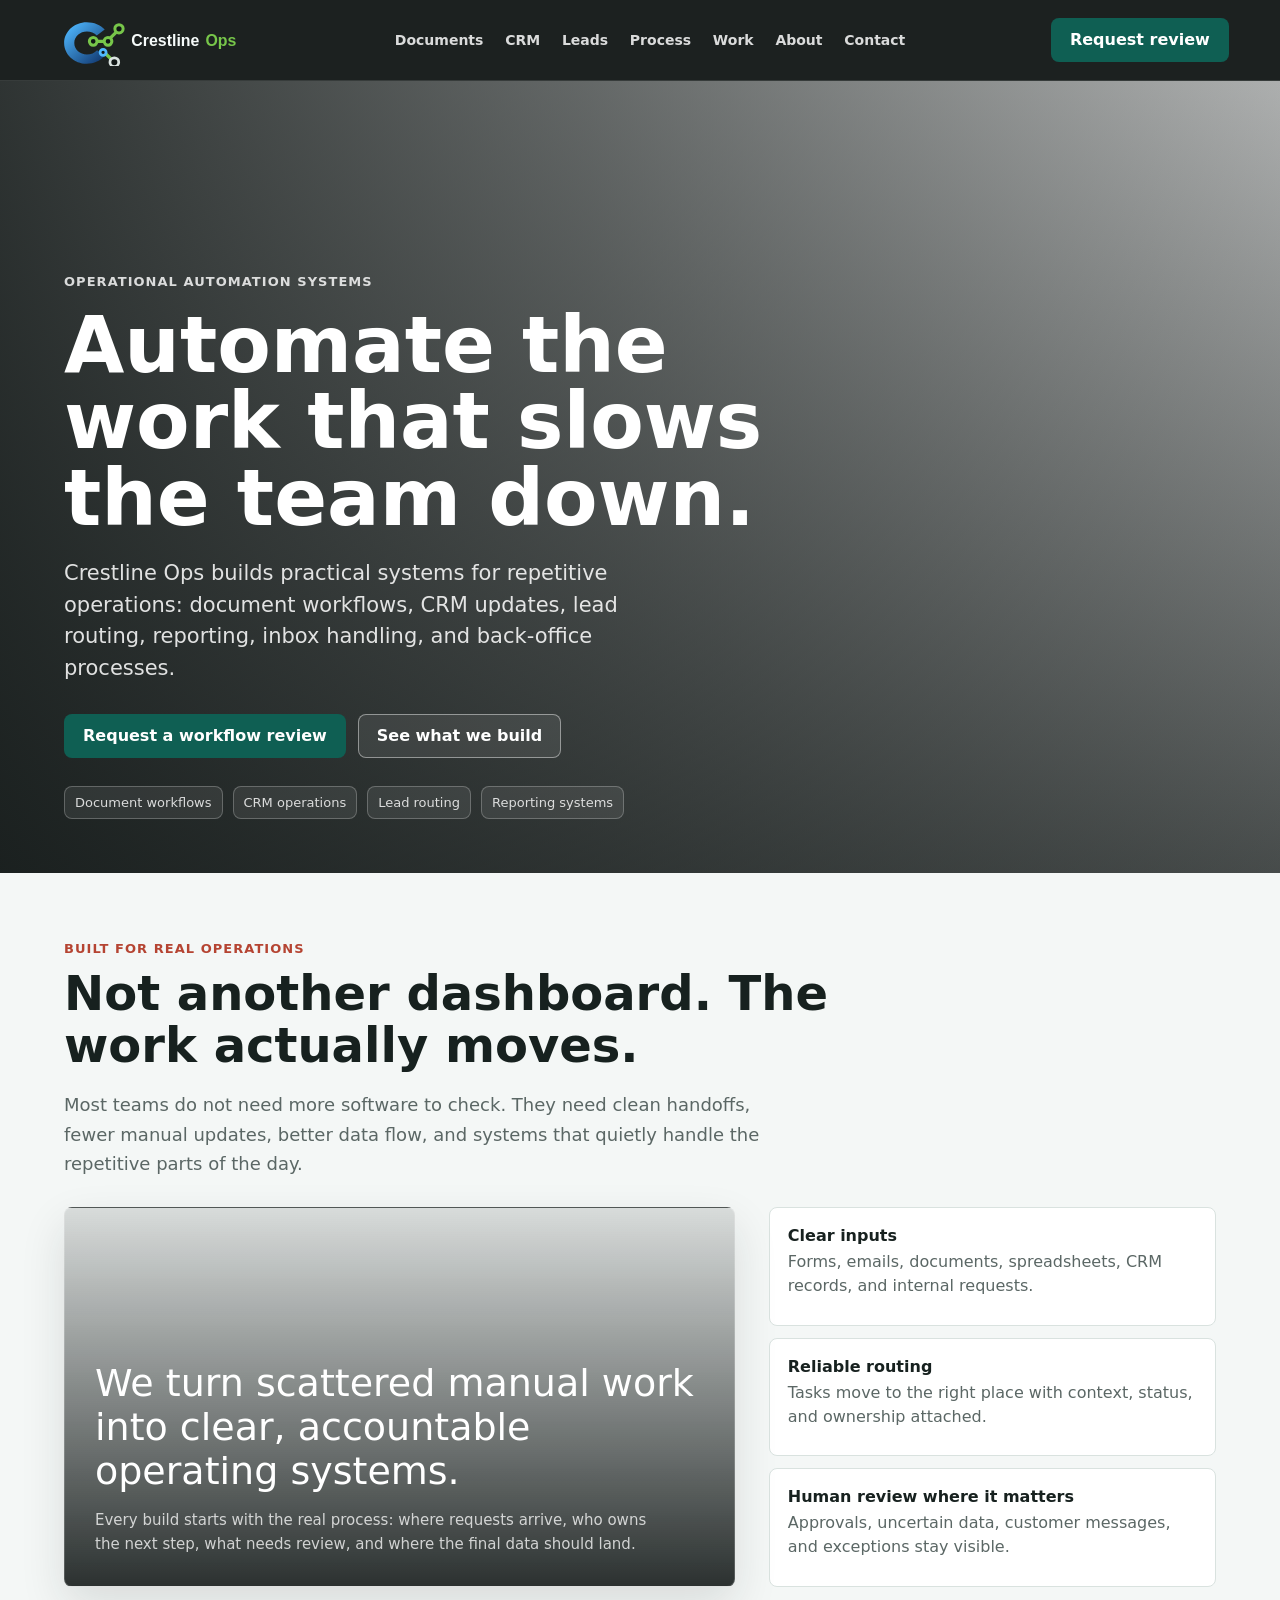
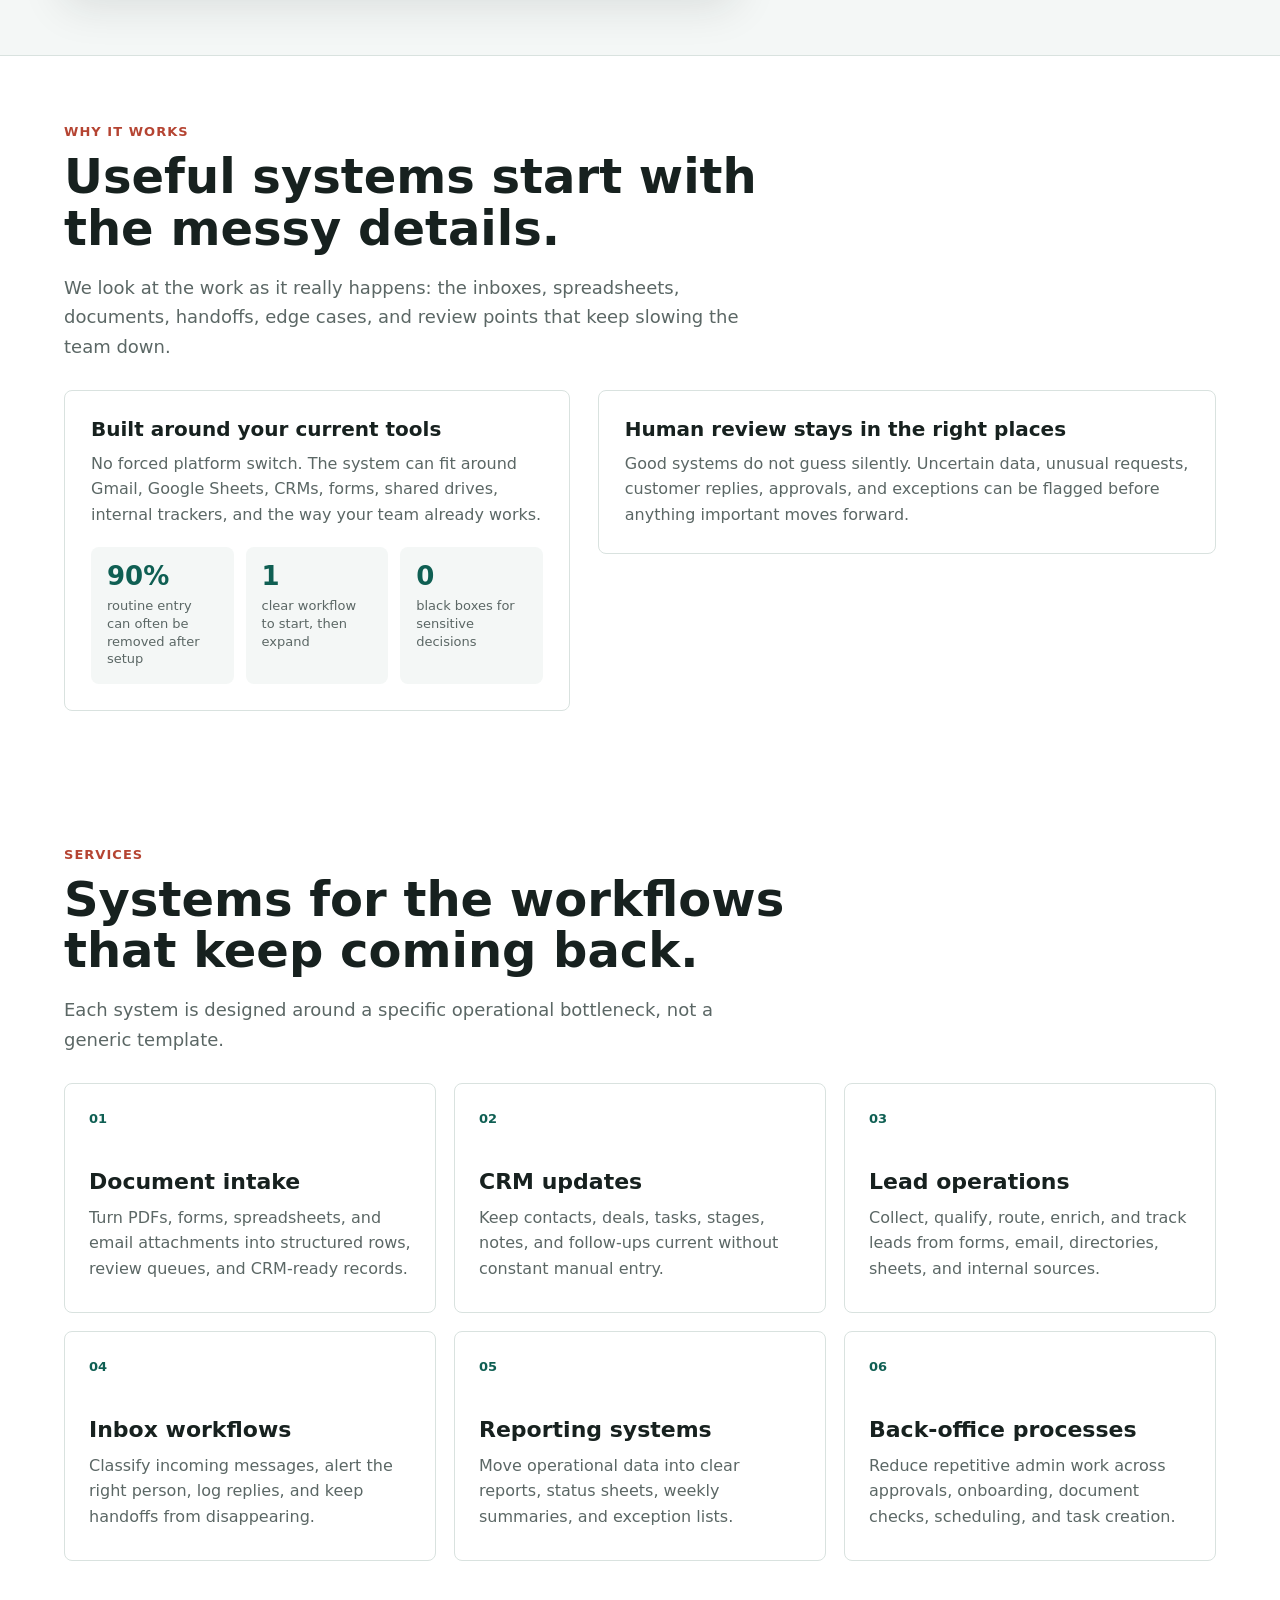
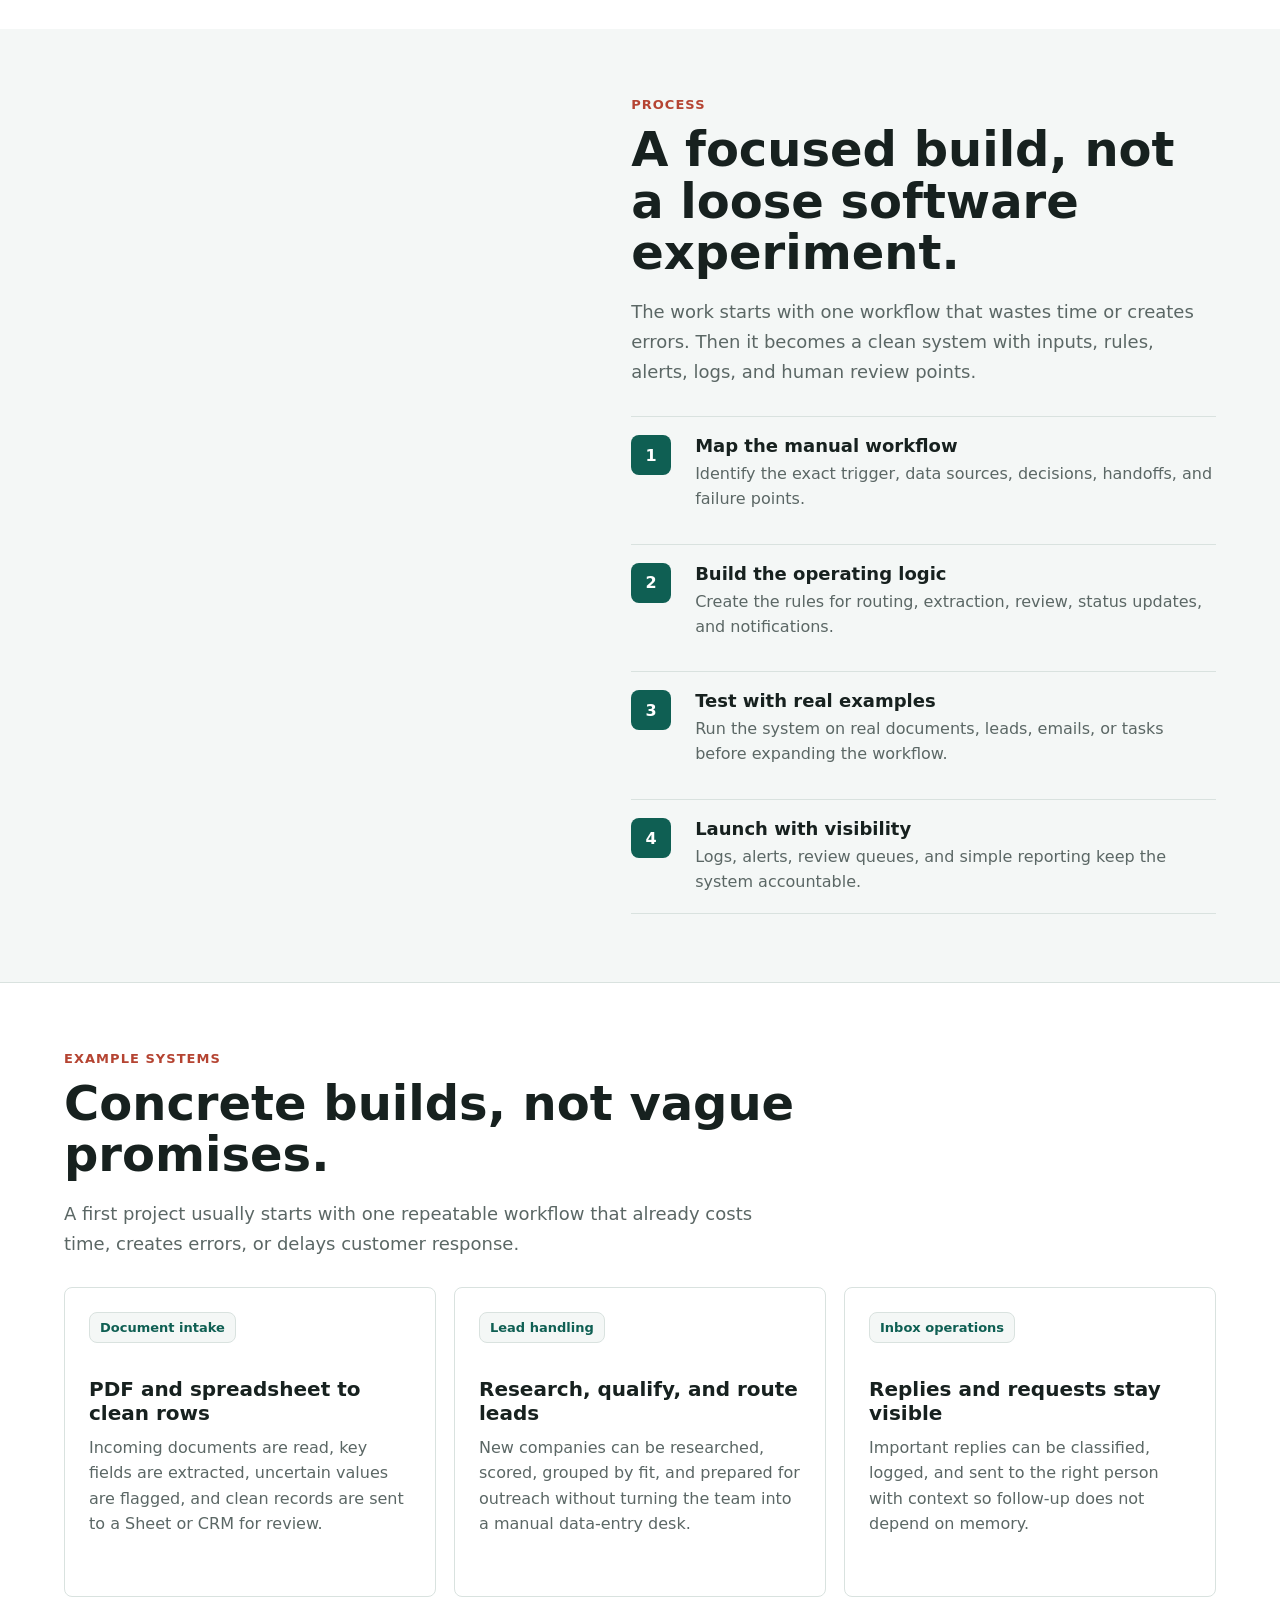
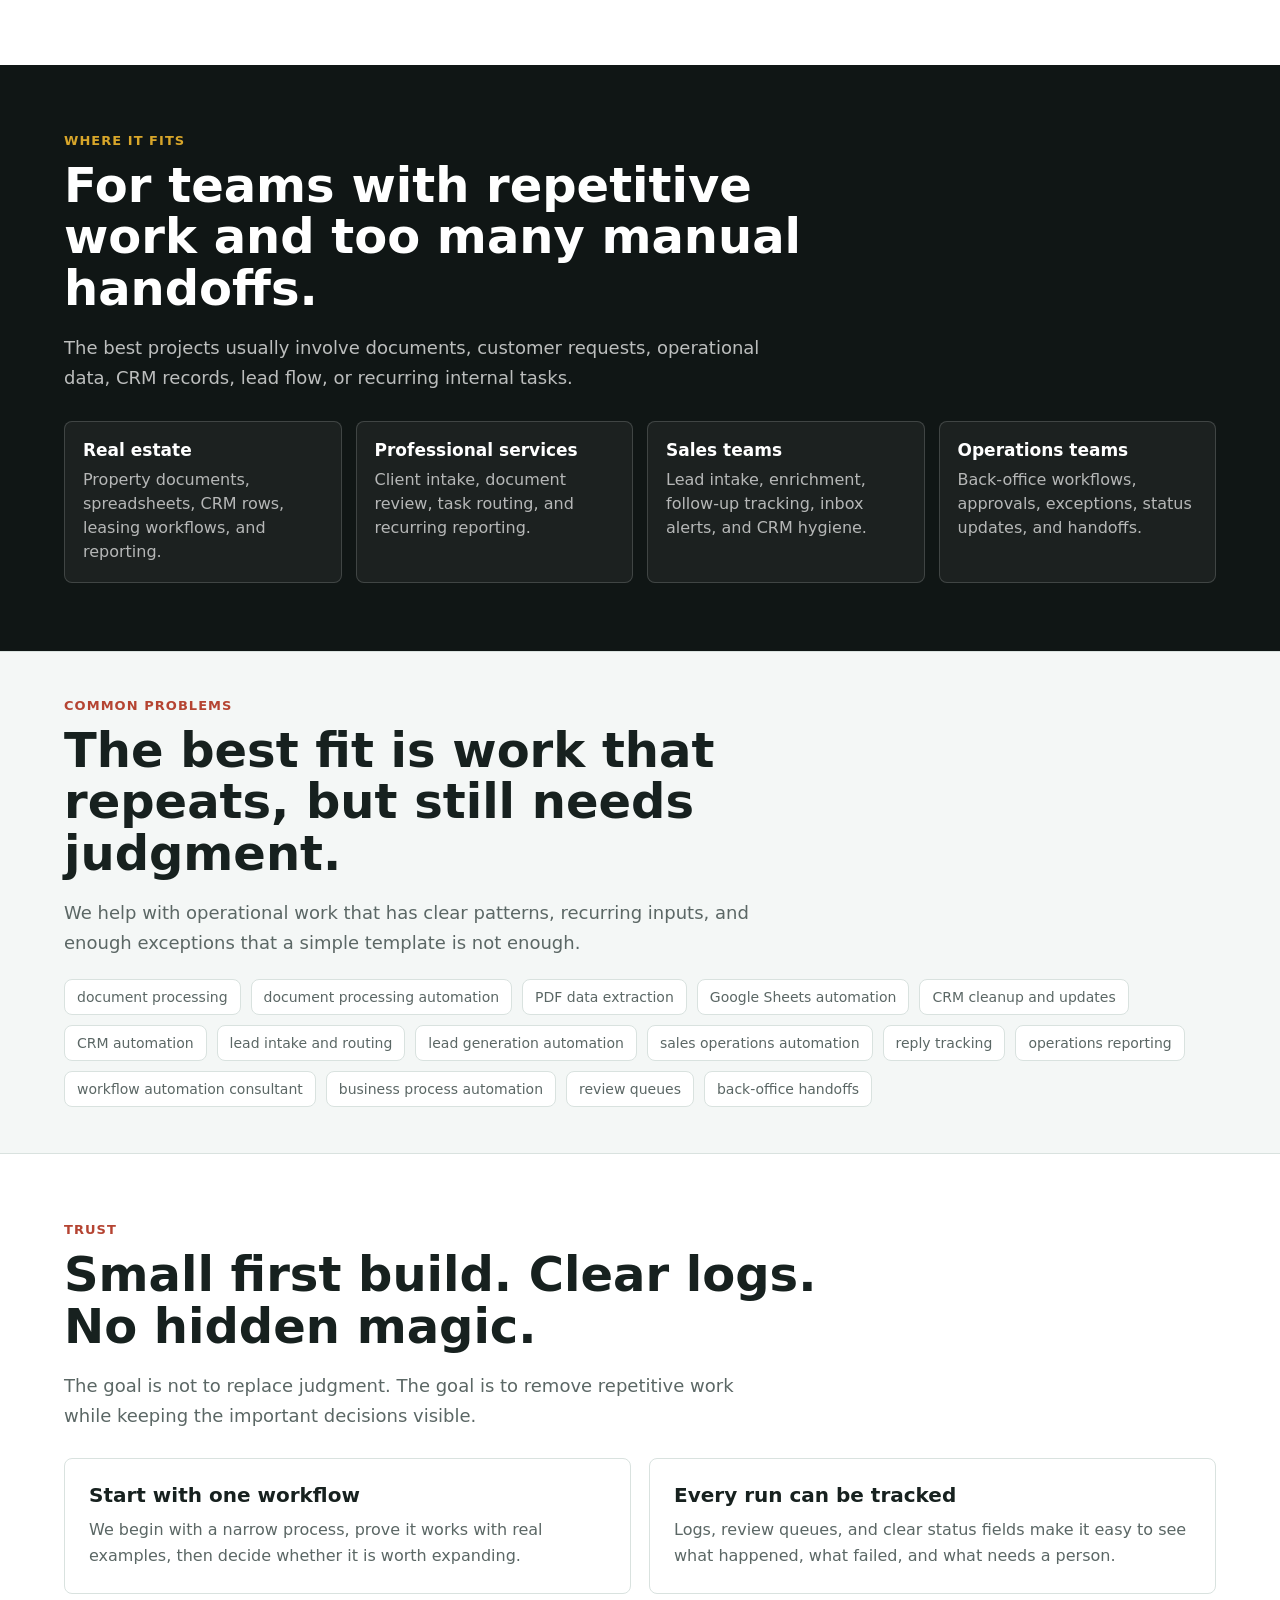
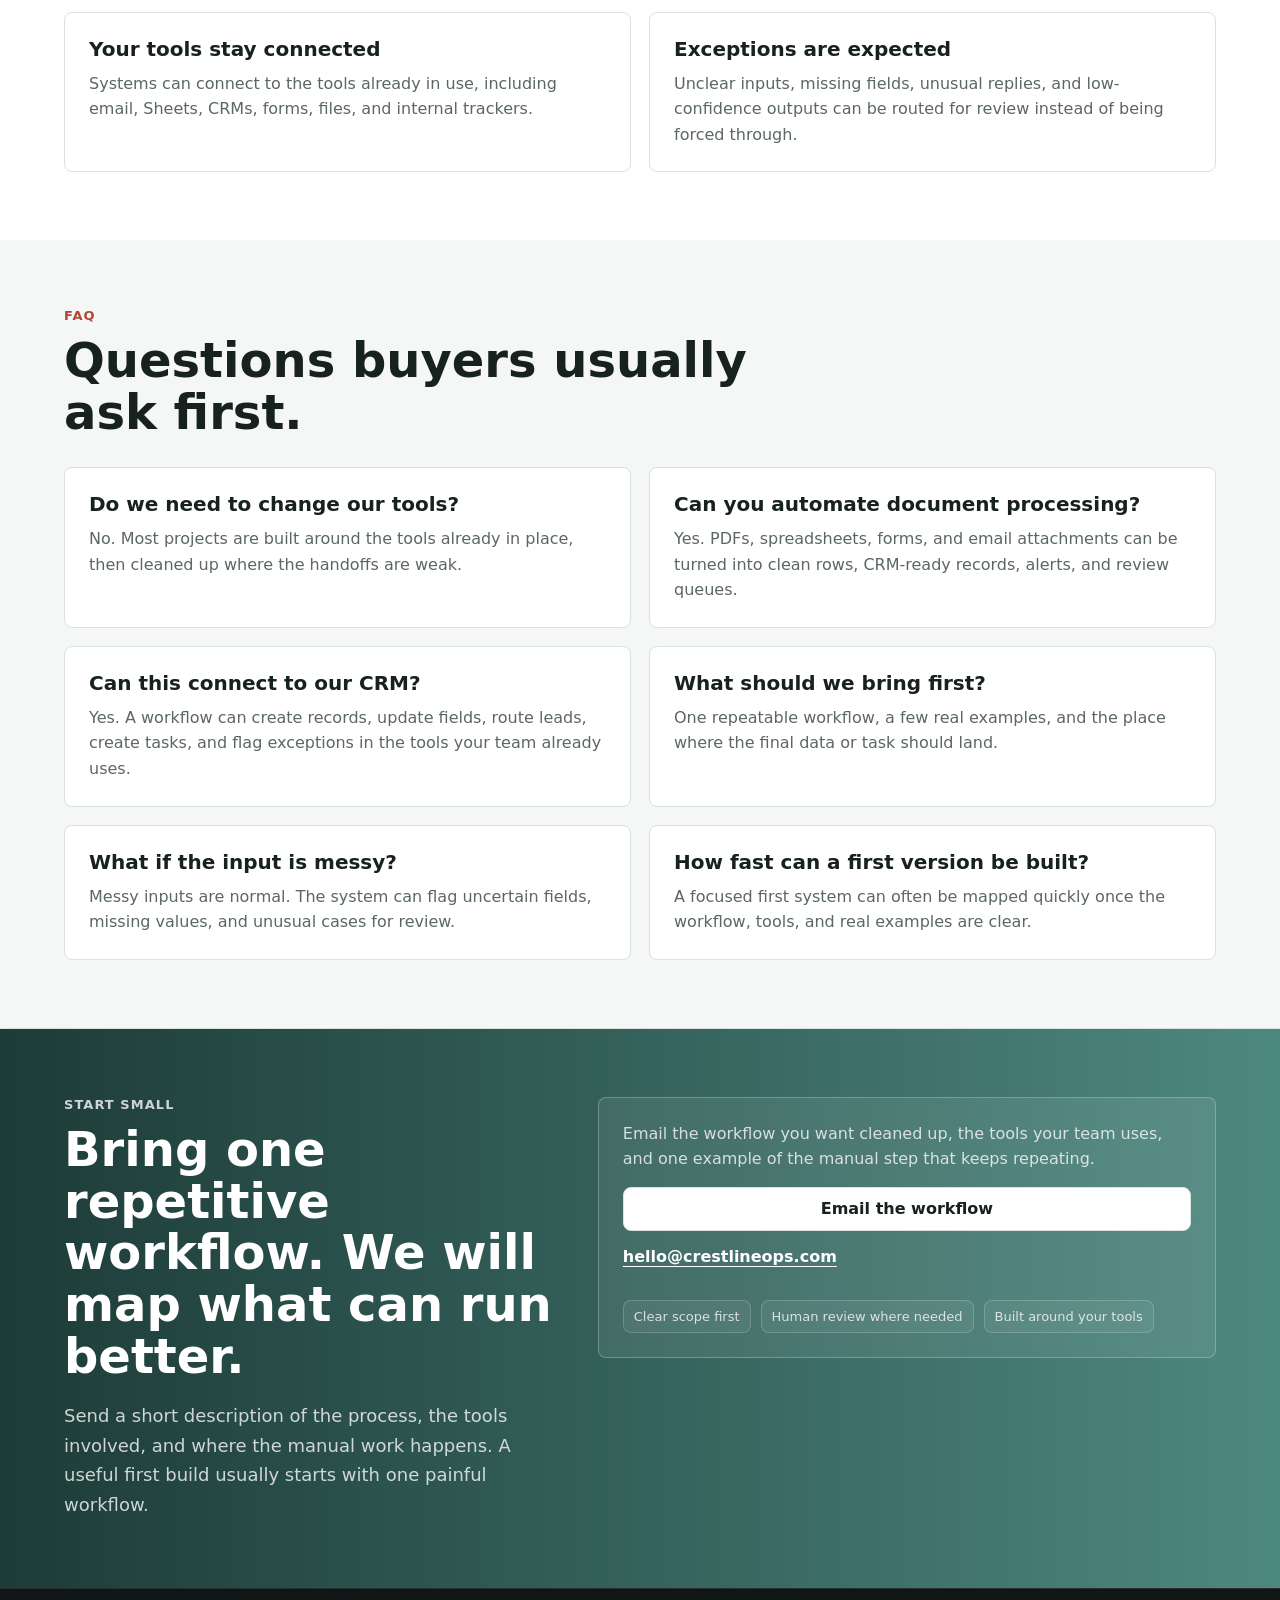
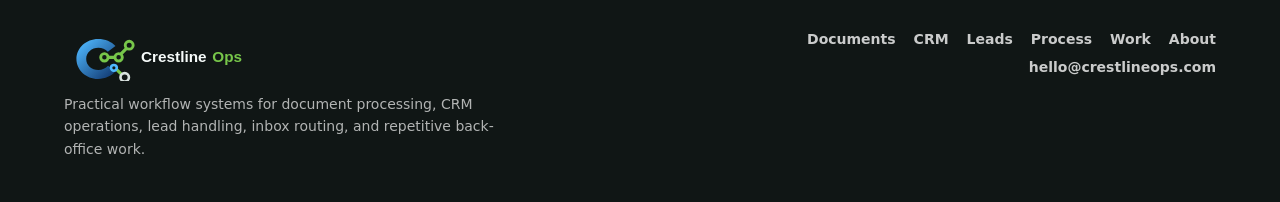
==== commit 176935d6: "Unify site navigation and footer" ====
--- a/index.html
+++ b/index.html
@@ -9,8 +9,6 @@
   <link rel="canonical" href="https://crestlineops.com/">
   <link rel="manifest" href="/site.webmanifest">
   <link rel="icon" type="image/svg+xml" href="/assets/favicon.svg">
-  <link rel="icon" type="image/png" sizes="192x192" href="/assets/favicon-192.png">
-  <link rel="apple-touch-icon" href="/assets/favicon-192.png">
   <link rel="stylesheet" href="/assets/site-enhancements.css">
   <meta name="theme-color" content="#0f2f2b">
 
@@ -804,19 +802,19 @@
 </head>
 <body>
   <header class="nav" aria-label="Primary navigation">
-    <a class="brand" href="#top" aria-label="Crestline Ops home">
+    <a class="brand" href="/" aria-label="Crestline Ops home">
       <img class="brand-logo" src="/assets/crestline-ops-logo-wide.svg" alt="Crestline Ops">
     </a>
     <nav class="nav-links" aria-label="Site links">
       <a href="/document-processing-systems/">Documents</a>
       <a href="/crm-operations-systems/">CRM</a>
       <a href="/lead-operations-systems/">Leads</a>
-      <a href="#process">Process</a>
+      <a href="/#process">Process</a>
       <a href="/work/">Work</a>
       <a href="/about/">About</a>
-      <a href="#contact">Contact</a>
+      <a href="/#contact">Contact</a>
     </nav>
-    <a class="button primary nav-cta" href="#contact">Start a conversation</a>
+    <a class="button primary nav-cta" href="/#contact">Request review</a>
   </header>
 
   <main id="top">
@@ -1157,12 +1155,16 @@
 
   <footer class="footer">
     <div class="footer-inner">
-      <span>Crestline Ops - Operational Automation Systems</span>
-      <div class="footer-links">
-        <a href="/document-processing-systems/">Document systems</a>
-        <a href="/crm-operations-systems/">CRM operations</a>
-        <a href="/lead-operations-systems/">Lead operations</a>
-        <a href="/work/">Example work</a>
+      <div class="footer-brand">
+        <img class="footer-logo" src="/assets/crestline-ops-logo-wide.svg" alt="Crestline Ops">
+        <p>Practical workflow systems for document processing, CRM operations, lead handling, inbox routing, and repetitive back-office work.</p>
+      </div>
+      <div class="footer-links" aria-label="Footer navigation">
+        <a href="/document-processing-systems/">Documents</a>
+        <a href="/crm-operations-systems/">CRM</a>
+        <a href="/lead-operations-systems/">Leads</a>
+        <a href="/#process">Process</a>
+        <a href="/work/">Work</a>
         <a href="/about/">About</a>
         <a href="mailto:hello@crestlineops.com">hello@crestlineops.com</a>
       </div>
--- a/assets/site-enhancements.css
+++ b/assets/site-enhancements.css
@@ -1,28 +1,66 @@
-/* Small shared upgrades layered after each page's inline styles. */
+/* Shared site system layered across every page. */
 
 :root {
   --nav-h: 76px;
-}
-
-.interior-page .nav {
-  position: sticky;
-  top: 0;
-  z-index: 50;
-  border-bottom: 1px solid rgba(255, 255, 255, 0.12);
-  background: rgba(16, 22, 21, 0.94);
-  backdrop-filter: blur(14px);
+  --site-font: Inter, ui-sans-serif, system-ui, -apple-system, BlinkMacSystemFont, "Segoe UI", sans-serif;
+}
+
+html {
+  scroll-padding-top: var(--nav-h);
+}
+
+body {
+  font-family: var(--site-font) !important;
+}
+
+.nav,
+.footer {
+  font-family: var(--site-font) !important;
 }
 
 .nav {
-  min-height: var(--nav-h);
+  position: sticky !important;
+  top: 0 !important;
+  z-index: 50 !important;
+  min-height: var(--nav-h) !important;
+  display: flex !important;
+  align-items: center !important;
+  justify-content: space-between !important;
+  gap: 22px !important;
+  padding: 14px clamp(18px, 4vw, 64px) !important;
+  color: #fff !important;
+  background: rgba(16, 22, 21, 0.95) !important;
+  border-bottom: 1px solid rgba(255, 255, 255, 0.12) !important;
+  backdrop-filter: blur(14px) !important;
 }
 
 .nav a {
   outline-offset: 4px;
 }
 
+.brand,
+.nav > a:first-child {
+  display: inline-flex !important;
+  align-items: center !important;
+  flex: 0 0 auto !important;
+}
+
+.brand-logo,
+.nav img {
+  width: 198px !important;
+  height: auto !important;
+  object-fit: contain !important;
+}
+
 .nav-links {
-  align-items: center;
+  display: flex !important;
+  align-items: center !important;
+  justify-content: center !important;
+  gap: clamp(12px, 1.7vw, 24px) !important;
+  color: rgba(255, 255, 255, 0.84) !important;
+  font-size: 14px !important;
+  font-weight: 650 !important;
+  line-height: 1 !important;
 }
 
 .nav-links a {
@@ -50,7 +88,10 @@
 }
 
 .nav-cta {
-  flex: 0 0 auto;
+  flex: 0 0 auto !important;
+  color: #fff !important;
+  background: #0f5f53 !important;
+  border: 1px solid transparent !important;
 }
 
 .contact-direct {
@@ -95,6 +136,107 @@
   color: rgba(255, 255, 255, 0.78);
   font-size: 13px;
   background: rgba(255, 255, 255, 0.06);
+}
+
+.about-page .dark .grid .card {
+  position: relative !important;
+  display: grid !important;
+  align-content: end !important;
+  min-height: 310px !important;
+  overflow: hidden !important;
+  padding: 0 !important;
+  color: #fff !important;
+  border: 1px solid rgba(255, 255, 255, 0.16) !important;
+  background: #16201e !important;
+}
+
+.about-page .dark .grid .card::before {
+  display: block;
+  min-height: 170px;
+  content: "";
+  background-position: center;
+  background-size: cover;
+}
+
+.about-page .dark .grid .card:nth-of-type(1)::before {
+  background-image: linear-gradient(180deg, rgba(16, 22, 21, 0.08), rgba(16, 22, 21, 0.18)), url("https://images.unsplash.com/photo-1554224155-6726b3ff858f?auto=format&fit=crop&w=900&q=82");
+}
+
+.about-page .dark .grid .card:nth-of-type(2)::before {
+  background-image: linear-gradient(180deg, rgba(16, 22, 21, 0.08), rgba(16, 22, 21, 0.18)), url("https://images.unsplash.com/photo-1559136555-9303baea8ebd?auto=format&fit=crop&w=900&q=82");
+}
+
+.about-page .dark .grid .card:nth-of-type(3)::before {
+  background-image: linear-gradient(180deg, rgba(16, 22, 21, 0.08), rgba(16, 22, 21, 0.18)), url("https://images.unsplash.com/photo-1460925895917-afdab827c52f?auto=format&fit=crop&w=900&q=82");
+}
+
+.about-page .dark .grid .card h3,
+.about-page .dark .grid .card p {
+  margin-left: 22px !important;
+  margin-right: 22px !important;
+}
+
+.about-page .dark .grid .card h3 {
+  margin-top: 20px !important;
+  color: #fff !important;
+}
+
+.about-page .dark .grid .card p {
+  margin-bottom: 22px !important;
+  color: rgba(255, 255, 255, 0.74) !important;
+}
+
+.footer {
+  padding: 42px clamp(18px, 5vw, 72px) !important;
+  color: rgba(255, 255, 255, 0.72) !important;
+  background: #101615 !important;
+  border-top: 1px solid rgba(255, 255, 255, 0.1) !important;
+}
+
+.footer-inner {
+  display: grid !important;
+  grid-template-columns: minmax(220px, 1fr) auto !important;
+  gap: 28px !important;
+  align-items: start !important;
+  max-width: 1160px !important;
+  margin: 0 auto !important;
+  font-size: 14px !important;
+}
+
+.footer-brand {
+  display: grid !important;
+  gap: 12px !important;
+  max-width: 430px !important;
+}
+
+.footer-logo {
+  width: 190px !important;
+  height: auto !important;
+}
+
+.footer-brand p {
+  margin: 0 !important;
+  color: rgba(255, 255, 255, 0.68) !important;
+  font-size: 14px !important;
+  line-height: 1.6 !important;
+}
+
+.footer-links {
+  display: flex !important;
+  flex-wrap: wrap !important;
+  justify-content: flex-end !important;
+  gap: 12px 18px !important;
+  max-width: 520px !important;
+}
+
+.footer-links a {
+  color: rgba(255, 255, 255, 0.78) !important;
+  font-weight: 650 !important;
+}
+
+.footer-links a:hover,
+.footer-links a:focus-visible {
+  color: #fff !important;
 }
 
 @media (max-width: 980px) {
@@ -137,6 +279,14 @@
   .nav-links a::after {
     display: none;
   }
+
+  .footer-inner {
+    grid-template-columns: 1fr !important;
+  }
+
+  .footer-links {
+    justify-content: flex-start !important;
+  }
 }
 
 @media (max-width: 620px) {
@@ -155,4 +305,13 @@
   .nav img {
     width: 154px !important;
   }
-}
+
+  .footer {
+    padding: 34px 18px !important;
+  }
+
+  .footer-links {
+    display: grid !important;
+    gap: 12px !important;
+  }
+}
